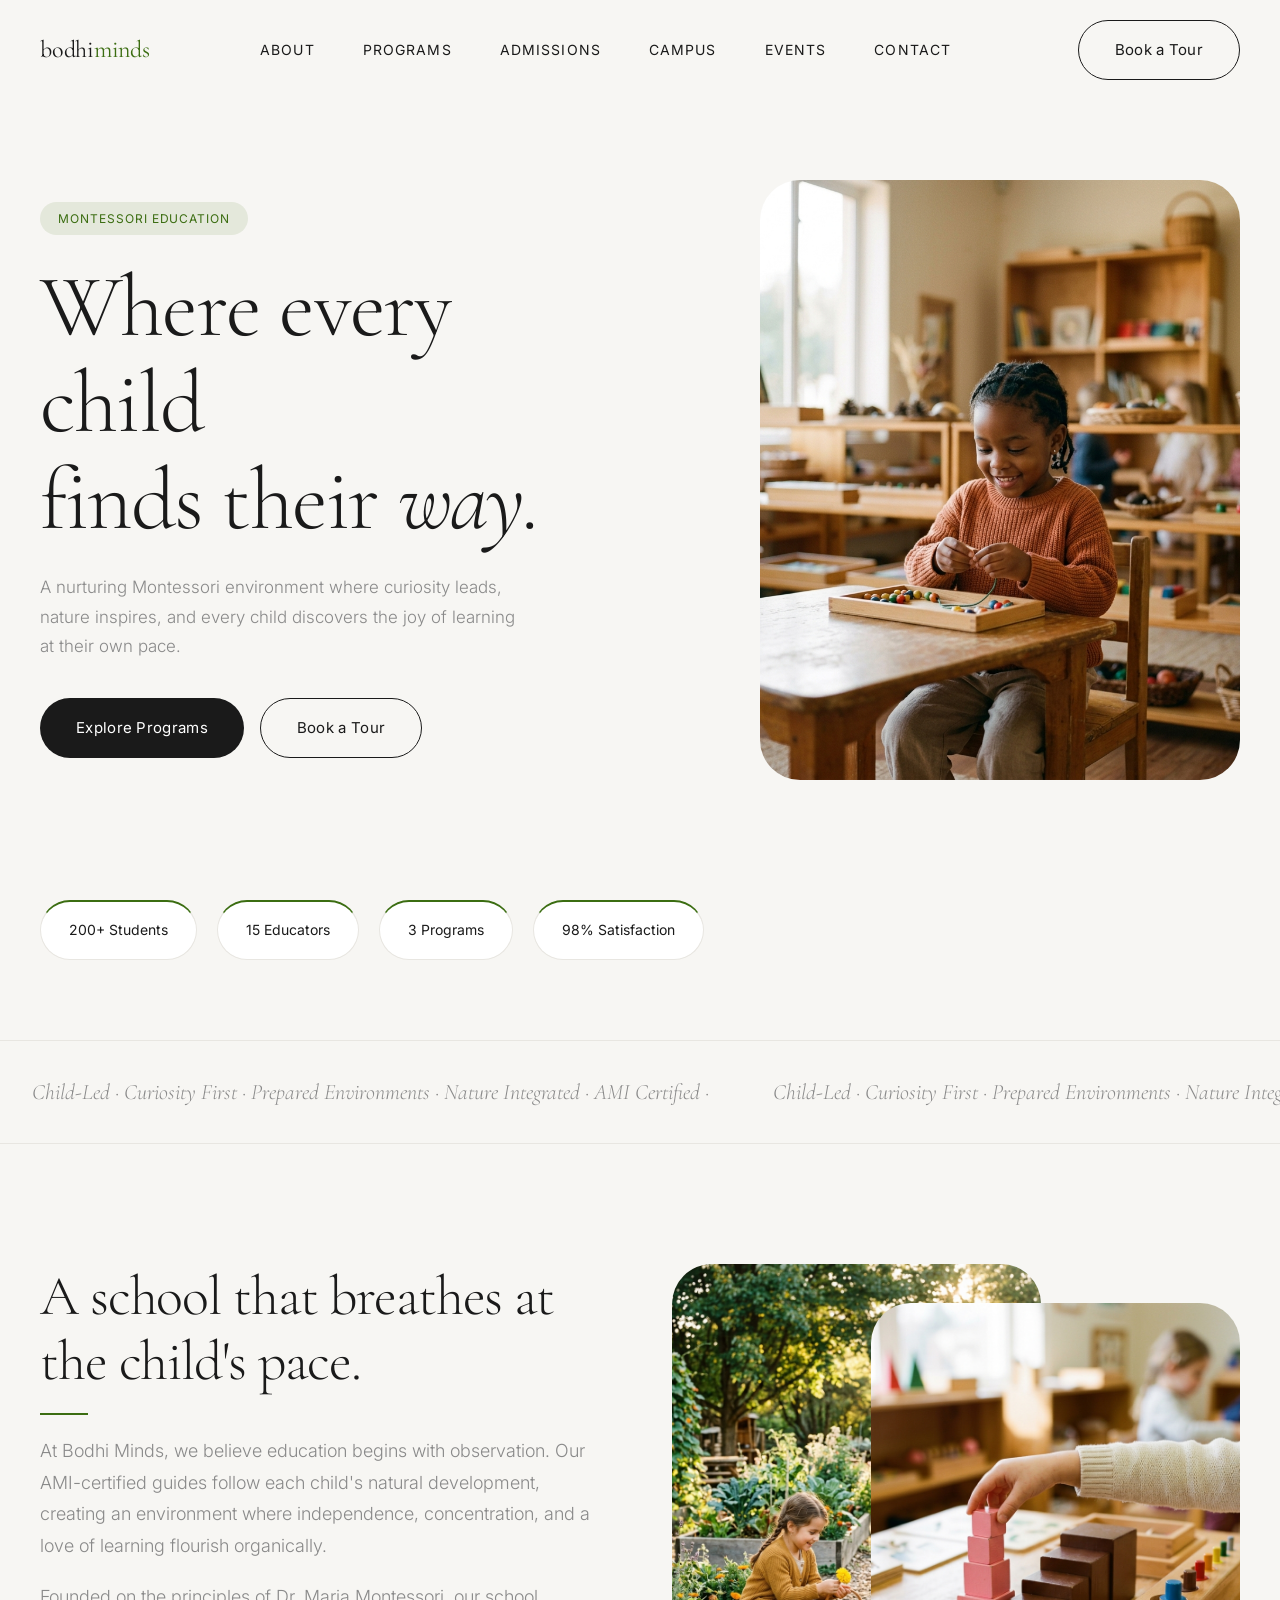
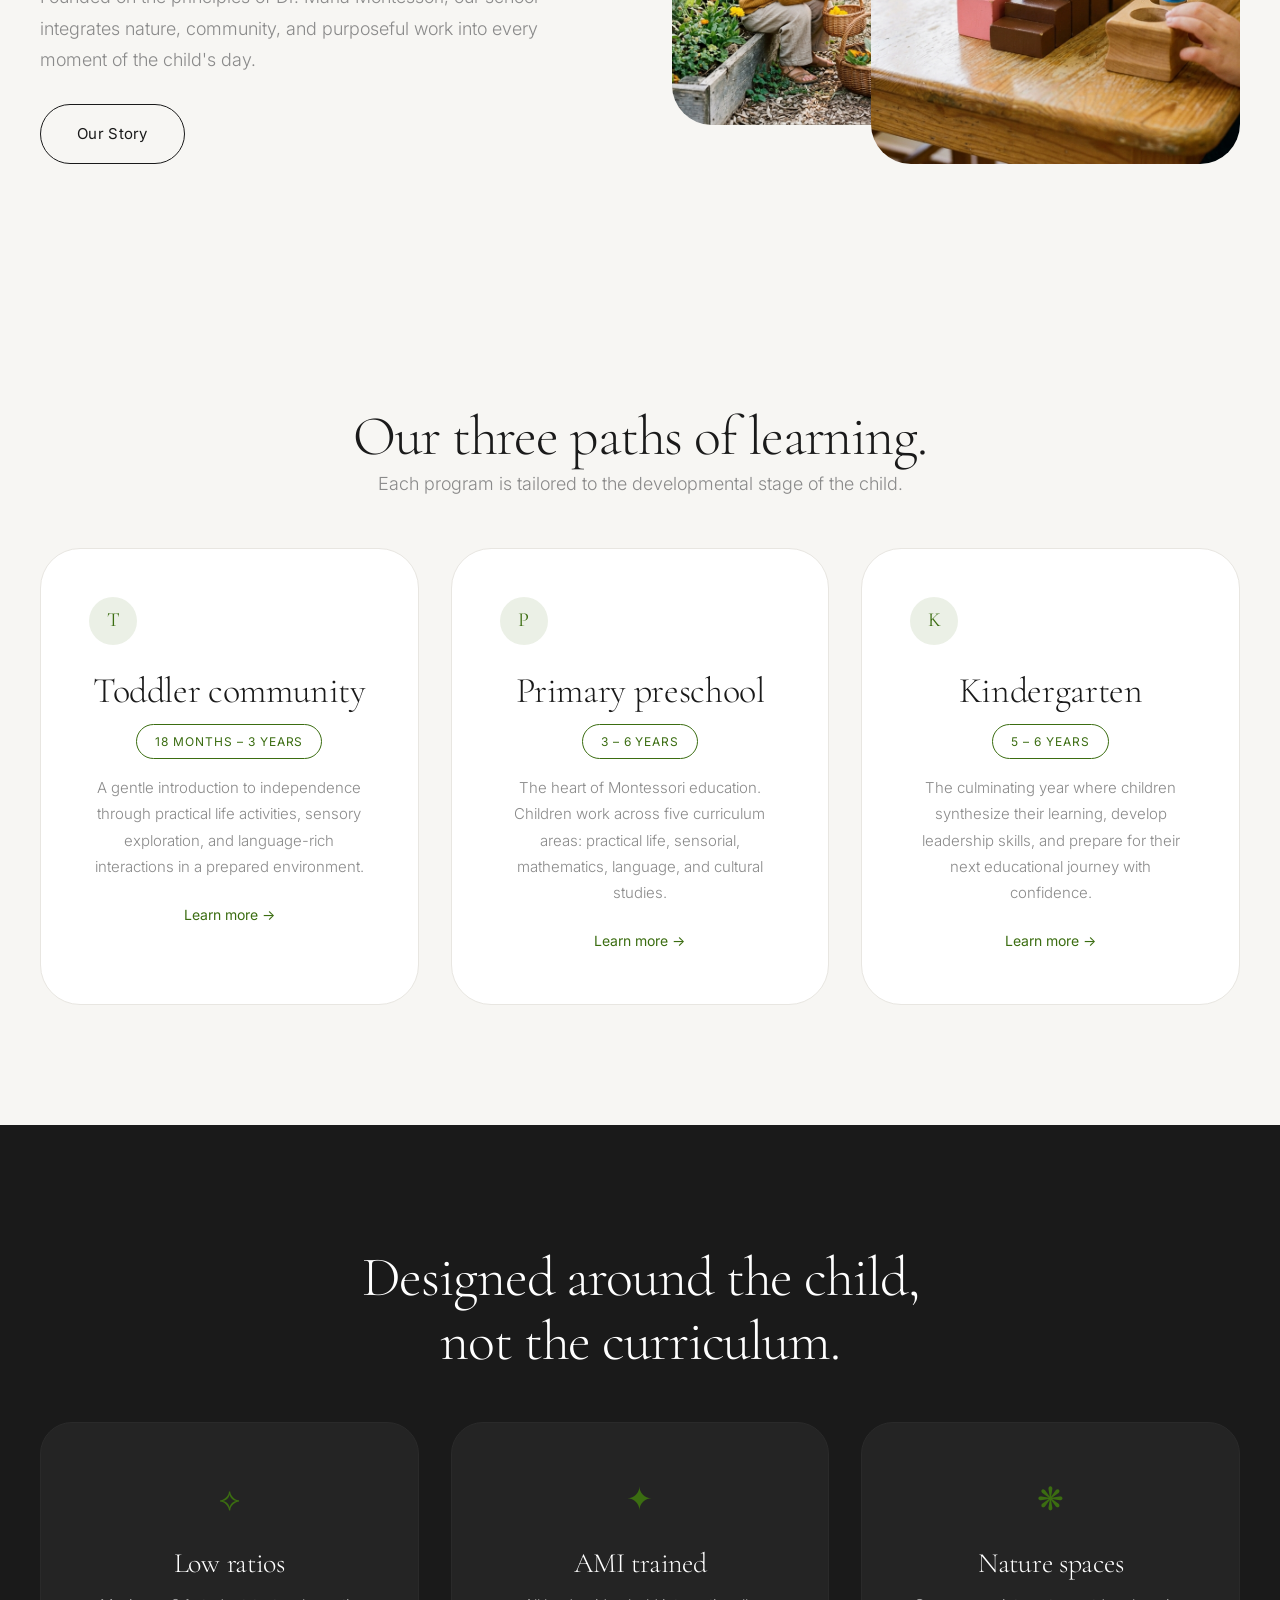
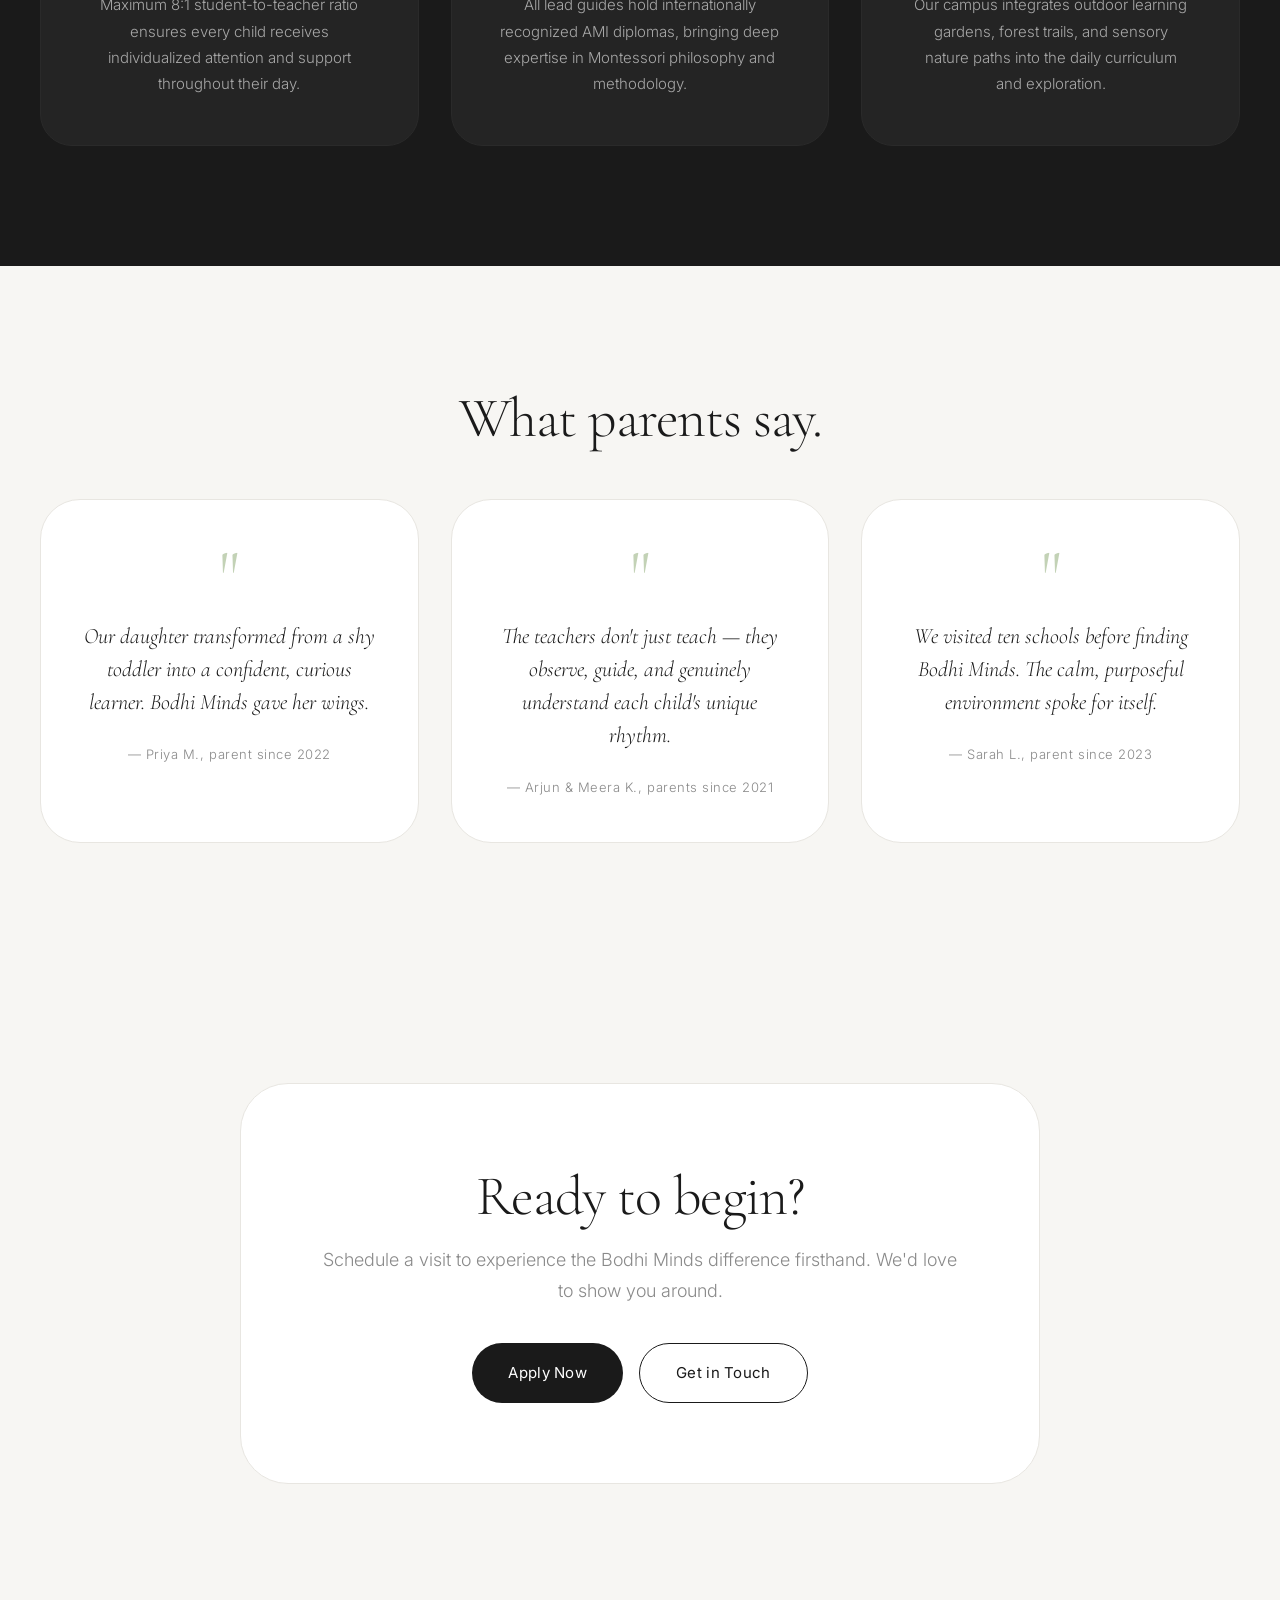
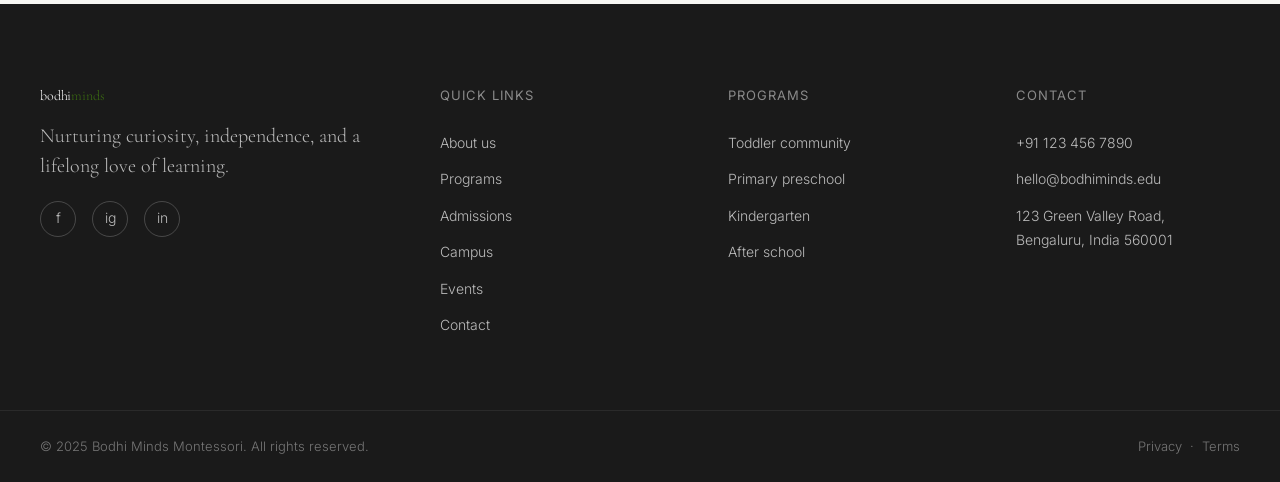
==== index.html @ 63c01d18 "Bodhi Minds Montessori - anti-gravity minimalist website with 7 pages" ====
<!DOCTYPE html>
<html lang="en">
<head>
  <meta charset="UTF-8">
  <meta name="viewport" content="width=device-width, initial-scale=1.0">
  <title>Bodhi Minds Montessori — Where Every Child Finds Their Way</title>
  <meta name="description" content="Bodhi Minds Montessori offers child-led education through our Toddler, Preschool, and Kindergarten programs. Discover a school that breathes at the child's pace.">
  <meta property="og:title" content="Bodhi Minds Montessori — Where Every Child Finds Their Way">
  <meta property="og:description" content="Child-led Montessori education in a nature-integrated, prepared environment. AMI certified educators nurturing every child's unique path.">
  <meta property="og:type" content="website">
  <link rel="stylesheet" href="css/tokens.css">
  <link rel="stylesheet" href="css/style.css">
</head>
<body>

  <!-- NAV -->
  <header class="site-nav" role="banner">
    <nav class="nav-inner" aria-label="Main navigation">
      <a href="index.html" class="nav-logo">bodhi<span>minds</span></a>
      <div class="nav-links">
        <a href="about.html">About</a>
        <a href="programs.html">Programs</a>
        <a href="admissions.html">Admissions</a>
        <a href="campus.html">Campus</a>
        <a href="events.html">Events</a>
        <a href="contact.html">Contact</a>
      </div>
      <a href="admissions.html" class="btn btn-ghost nav-cta">Book a Tour</a>
      <div class="nav-hamburger" aria-label="Open menu">
        <span></span><span></span><span></span>
      </div>
    </nav>
  </header>

  <!-- MOBILE DRAWER -->
  <div class="mobile-drawer" role="dialog" aria-label="Mobile menu">
    <a href="index.html">Home</a>
    <a href="about.html">About</a>
    <a href="programs.html">Programs</a>
    <a href="admissions.html">Admissions</a>
    <a href="campus.html">Campus</a>
    <a href="events.html">Events</a>
    <a href="contact.html">Contact</a>
    <a href="admissions.html" class="btn btn-filled" style="margin-top:16px">Book a Tour</a>
  </div>

  <main>
    <!-- HERO -->
    <section class="hero" aria-label="Hero">
      <div class="hero-inner">
        <div class="hero-text" data-reveal>
          <span class="pill-badge pill-badge-green hero-badge">Montessori Education</span>
          <h1>Where every child<br>finds their <em>way.</em></h1>
          <p class="hero-desc">A nurturing Montessori environment where curiosity leads, nature inspires, and every child discovers the joy of learning at their own pace.</p>
          <div class="hero-buttons">
            <a href="programs.html" class="btn btn-filled">Explore Programs</a>
            <a href="admissions.html" class="btn btn-ghost">Book a Tour</a>
          </div>
        </div>
        <div class="hero-image" data-reveal data-reveal-delay="0.3">
          <img src="images/hero_child.png" alt="Child engaged in Montessori learning with wooden materials" class="float-8">
        </div>
      </div>
    </section>

    <!-- HERO STATS -->
    <div class="hero-stats" data-stagger>
      <div class="stat-chip float-6">200+ Students</div>
      <div class="stat-chip float-7 float-delay-1">15 Educators</div>
      <div class="stat-chip float-8 float-delay-2">3 Programs</div>
      <div class="stat-chip float-9 float-delay-3">98% Satisfaction</div>
    </div>

    <!-- MARQUEE -->
    <div class="marquee-strip" aria-hidden="true">
      <div class="marquee-track">
        <span>Child-Led · Curiosity First · Prepared Environments · Nature Integrated · AMI Certified ·</span>
        <span>Child-Led · Curiosity First · Prepared Environments · Nature Integrated · AMI Certified ·</span>
        <span>Child-Led · Curiosity First · Prepared Environments · Nature Integrated · AMI Certified ·</span>
        <span>Child-Led · Curiosity First · Prepared Environments · Nature Integrated · AMI Certified ·</span>
      </div>
    </div>

    <!-- ABOUT PREVIEW -->
    <section class="section" aria-label="About preview">
      <div class="container">
        <div class="about-preview">
          <div data-reveal>
            <h2>A school that breathes at the child's pace.</h2>
            <span class="accent-dash"></span>
            <p class="body-lg" style="color:var(--muted)">At Bodhi Minds, we believe education begins with observation. Our AMI-certified guides follow each child's natural development, creating an environment where independence, concentration, and a love of learning flourish organically.</p>
            <p class="body-lg" style="color:var(--muted);margin-bottom:28px">Founded on the principles of Dr. Maria Montessori, our school integrates nature, community, and purposeful work into every moment of the child's day.</p>
            <a href="about.html" class="btn btn-ghost">Our Story</a>
          </div>
          <div class="about-preview-images" data-reveal data-reveal-delay="0.2">
            <img src="images/about_overlap1.png" alt="Children exploring nature in the school garden" class="float-7 img-hover">
            <img src="images/about_overlap2.png" alt="Child hands working with Montessori sensorial materials" class="float-10 float-delay-2 img-hover">
          </div>
        </div>
      </div>
    </section>

    <!-- PROGRAMS -->
    <section class="section" aria-label="Programs">
      <div class="container text-center">
        <h2 data-reveal>Our three paths of learning.</h2>
        <p class="body-lg text-muted" data-reveal data-reveal-delay="0.1">Each program is tailored to the developmental stage of the child.</p>
        <div class="programs-grid" data-stagger>
          <div class="card program-card float-7">
            <div class="monogram">T</div>
            <h3>Toddler community</h3>
            <span class="pill-badge pill-badge-outline age-badge">18 months – 3 years</span>
            <p>A gentle introduction to independence through practical life activities, sensory exploration, and language-rich interactions in a prepared environment.</p>
            <a href="programs.html#toddler" class="learn-more">Learn more →</a>
          </div>
          <div class="card program-card float-8 float-delay-1">
            <div class="monogram">P</div>
            <h3>Primary preschool</h3>
            <span class="pill-badge pill-badge-outline age-badge">3 – 6 years</span>
            <p>The heart of Montessori education. Children work across five curriculum areas: practical life, sensorial, mathematics, language, and cultural studies.</p>
            <a href="programs.html#preschool" class="learn-more">Learn more →</a>
          </div>
          <div class="card program-card float-9 float-delay-2">
            <div class="monogram">K</div>
            <h3>Kindergarten</h3>
            <span class="pill-badge pill-badge-outline age-badge">5 – 6 years</span>
            <p>The culminating year where children synthesize their learning, develop leadership skills, and prepare for their next educational journey with confidence.</p>
            <a href="programs.html#kindergarten" class="learn-more">Learn more →</a>
          </div>
        </div>
      </div>
    </section>

    <!-- WHY US -->
    <section class="section section-dark" aria-label="Why choose us">
      <div class="container text-center">
        <h2 data-reveal>Designed around the child,<br>not the curriculum.</h2>
        <div class="why-grid" data-stagger>
          <div class="why-card float-7">
            <div class="icon">⟡</div>
            <h3>Low ratios</h3>
            <p>Maximum 8:1 student-to-teacher ratio ensures every child receives individualized attention and support throughout their day.</p>
          </div>
          <div class="why-card float-8 float-delay-1">
            <div class="icon">✦</div>
            <h3>AMI trained</h3>
            <p>All lead guides hold internationally recognized AMI diplomas, bringing deep expertise in Montessori philosophy and methodology.</p>
          </div>
          <div class="why-card float-9 float-delay-2">
            <div class="icon">❋</div>
            <h3>Nature spaces</h3>
            <p>Our campus integrates outdoor learning gardens, forest trails, and sensory nature paths into the daily curriculum and exploration.</p>
          </div>
        </div>
      </div>
    </section>

    <!-- TESTIMONIALS -->
    <section class="section" aria-label="Testimonials">
      <div class="container text-center">
        <h2 data-reveal>What parents say.</h2>
        <div class="testimonials-grid" data-stagger>
          <div class="card quote-card float-7">
            <div class="quote-mark">"</div>
            <blockquote>Our daughter transformed from a shy toddler into a confident, curious learner. Bodhi Minds gave her wings.</blockquote>
            <span class="parent-name">— Priya M., parent since 2022</span>
          </div>
          <div class="card quote-card float-8 float-delay-1">
            <div class="quote-mark">"</div>
            <blockquote>The teachers don't just teach — they observe, guide, and genuinely understand each child's unique rhythm.</blockquote>
            <span class="parent-name">— Arjun & Meera K., parents since 2021</span>
          </div>
          <div class="card quote-card float-9 float-delay-2">
            <div class="quote-mark">"</div>
            <blockquote>We visited ten schools before finding Bodhi Minds. The calm, purposeful environment spoke for itself.</blockquote>
            <span class="parent-name">— Sarah L., parent since 2023</span>
          </div>
        </div>
      </div>
    </section>

    <!-- ADMISSIONS CTA -->
    <section class="section" aria-label="Call to action">
      <div class="container">
        <div class="cta-card float-10" data-reveal>
          <h2>Ready to begin?</h2>
          <p class="body-lg text-muted">Schedule a visit to experience the Bodhi Minds difference firsthand. We'd love to show you around.</p>
          <div class="cta-buttons">
            <a href="admissions.html" class="btn btn-filled">Apply Now</a>
            <a href="contact.html" class="btn btn-ghost">Get in Touch</a>
          </div>
        </div>
      </div>
    </section>
  </main>

  <!-- FOOTER -->
  <footer class="site-footer" role="contentinfo">
    <div class="footer-grid">
      <div class="footer-col">
        <a href="index.html" class="nav-logo" style="color:#fff">bodhi<span>minds</span></a>
        <p class="footer-tagline">Nurturing curiosity, independence, and a lifelong love of learning.</p>
        <div class="footer-socials">
          <a href="#" aria-label="Facebook">f</a>
          <a href="#" aria-label="Instagram">ig</a>
          <a href="#" aria-label="LinkedIn">in</a>
        </div>
      </div>
      <div class="footer-col">
        <h4>Quick links</h4>
        <a href="about.html">About us</a>
        <a href="programs.html">Programs</a>
        <a href="admissions.html">Admissions</a>
        <a href="campus.html">Campus</a>
        <a href="events.html">Events</a>
        <a href="contact.html">Contact</a>
      </div>
      <div class="footer-col">
        <h4>Programs</h4>
        <a href="programs.html#toddler">Toddler community</a>
        <a href="programs.html#preschool">Primary preschool</a>
        <a href="programs.html#kindergarten">Kindergarten</a>
        <a href="programs.html#afterschool">After school</a>
      </div>
      <div class="footer-col">
        <h4>Contact</h4>
        <a href="tel:+911234567890">+91 123 456 7890</a>
        <a href="mailto:hello@bodhiminds.edu">hello@bodhiminds.edu</a>
        <a>123 Green Valley Road,<br>Bengaluru, India 560001</a>
      </div>
    </div>
    <div class="footer-bottom">
      <span>© 2025 Bodhi Minds Montessori. All rights reserved.</span>
      <div><a href="#">Privacy</a> &nbsp;·&nbsp; <a href="#">Terms</a></div>
    </div>
  </footer>

  <!-- FAB -->
  <a href="admissions.html" class="btn btn-green fab" id="fab-tour">Book a Tour</a>

  <script src="js/main.js"></script>
</body>
</html>
---- css/tokens.css ----
/* ============================================================
   BODHI MINDS — ANTI-GRAVITY DESIGN TOKENS
   ============================================================ */

/* --- Google Fonts --- */
@import url('https://fonts.googleapis.com/css2?family=Cormorant+Garamond:ital,wght@0,300;0,400;1,300;1,400&family=Inter:wght@300;400;500&display=swap');

/* --- Custom Properties --- */
:root {
  /* Colors */
  --bg:          #F7F6F3;
  --surface:     #FFFFFF;
  --text:        #1A1A1A;
  --accent:      #3B6D11;
  --divider:     #E8E6E1;
  --muted:       #8A8A8A;
  --dark-bg:     #1A1A1A;
  --dark-card:   #242424;
  --dark-card-alt: #1E1E1E;
  --dark-border: #2A2A2A;
  --light-num:   #F0EFEA;

  /* Typography */
  --font-display: 'Cormorant Garamond', serif;
  --font-body:    'Inter', sans-serif;

  /* Spacing */
  --section-pad:        120px;
  --section-pad-mobile: 64px;
  --gap:                64px;
  --gap-sm:             48px;
  --gap-xs:             24px;

  /* Radius */
  --radius-card:  40px;
  --radius-image: 24px;
  --radius-pill:  100px;
  --radius-small: 16px;
  --radius-medium: 32px;

  /* Nav */
  --nav-height: 80px;

  /* Transitions */
  --ease-smooth: cubic-bezier(0.25, 0.46, 0.45, 0.94);
}

/* --- Reset --- */
*, *::before, *::after {
  margin: 0;
  padding: 0;
  box-sizing: border-box;
}

html {
  scroll-behavior: smooth;
  -webkit-font-smoothing: antialiased;
  -moz-osx-font-smoothing: grayscale;
}

body {
  font-family: var(--font-body);
  font-weight: 300;
  font-size: 17px;
  line-height: 1.75;
  color: var(--text);
  background-color: var(--bg);
  overflow-x: hidden;
}

img {
  display: block;
  max-width: 100%;
  height: auto;
}

a {
  text-decoration: none;
  color: inherit;
}

ul, ol { list-style: none; }

button, input, textarea, select {
  font-family: inherit;
  font-size: inherit;
  color: inherit;
  border: none;
  outline: none;
  background: none;
}

button { cursor: pointer; }

/* --- Typography --- */
.h1, h1 {
  font-family: var(--font-display);
  font-weight: 300;
  font-size: clamp(40px, 8vw, 88px);
  line-height: 1.1;
  letter-spacing: -0.02em;
  color: var(--text);
}

.h2, h2 {
  font-family: var(--font-display);
  font-weight: 300;
  font-size: clamp(28px, 6vw, 56px);
  line-height: 1.15;
  letter-spacing: -0.02em;
  color: var(--text);
}

.h3, h3 {
  font-family: var(--font-display);
  font-weight: 300;
  font-size: clamp(24px, 4vw, 36px);
  line-height: 1.2;
  letter-spacing: -0.01em;
}

.body-lg {
  font-size: 18px;
  line-height: 1.75;
  font-weight: 300;
}

.body-sm {
  font-size: 14px;
  line-height: 1.6;
  font-weight: 300;
}

.label {
  font-family: var(--font-body);
  font-size: 12px;
  font-weight: 400;
  letter-spacing: 0.08em;
  text-transform: uppercase;
}

.label-nav {
  font-family: var(--font-body);
  font-size: 14px;
  font-weight: 400;
  letter-spacing: 0.08em;
  text-transform: uppercase;
}

/* --- Float Keyframes --- */
@keyframes float {
  0%   { transform: translateY(0px); }
  100% { transform: translateY(-14px); }
}

@keyframes float-mobile {
  0%   { transform: translateY(0px); }
  100% { transform: translateY(-6px); }
}

@keyframes fadeInUp {
  from {
    opacity: 0;
    transform: translateY(24px);
  }
  to {
    opacity: 1;
    transform: translateY(0);
  }
}

@keyframes marquee {
  0%   { transform: translateX(0); }
  100% { transform: translateX(-50%); }
}

@keyframes bounce-arrow {
  0%, 100% { transform: translateY(0); }
  50%      { transform: translateY(8px); }
}

@keyframes fabIn {
  from { opacity: 0; transform: translateY(20px) scale(0.9); }
  to   { opacity: 1; transform: translateY(0) scale(1); }
}

/* --- Float Utility Classes --- */
.float { animation: float 8s ease-in-out infinite alternate; }
.float-6  { animation: float 6s ease-in-out infinite alternate; }
.float-7  { animation: float 7s ease-in-out infinite alternate; }
.float-8  { animation: float 8s ease-in-out infinite alternate; }
.float-9  { animation: float 9s ease-in-out infinite alternate; }
.float-10 { animation: float 10s ease-in-out infinite alternate; }

.float-delay-1 { animation-delay: 1.5s; }
.float-delay-2 { animation-delay: 3s; }
.float-delay-3 { animation-delay: 4.5s; }
.float-delay-4 { animation-delay: 6s; }

/* --- Reveal (entrance animation) --- */
[data-reveal] {
  opacity: 0;
  transform: translateY(24px);
  transition: opacity 0.7s ease-out, transform 0.7s ease-out;
}

[data-reveal].revealed {
  opacity: 1;
  transform: translateY(0);
}

/* --- Buttons --- */
.btn {
  display: inline-flex;
  align-items: center;
  justify-content: center;
  gap: 8px;
  padding: 16px 36px;
  border-radius: var(--radius-pill);
  font-family: var(--font-body);
  font-size: 15px;
  font-weight: 400;
  letter-spacing: 0.02em;
  transition: all 0.4s ease;
  white-space: nowrap;
}

.btn-filled {
  background-color: var(--text);
  color: var(--surface);
}

.btn-filled:hover {
  background-color: var(--accent);
}

.btn-ghost {
  background: transparent;
  border: 1px solid var(--text);
  color: var(--text);
}

.btn-ghost:hover {
  border-color: var(--accent);
  color: var(--accent);
}

.btn-green {
  background-color: var(--accent);
  color: var(--surface);
}

.btn-green:hover {
  background-color: #2F5A0D;
}

.btn-white {
  background-color: var(--surface);
  color: var(--text);
}

.btn-white:hover {
  background-color: var(--divider);
}

.btn-ghost-white {
  background: transparent;
  border: 1px solid var(--surface);
  color: var(--surface);
}

.btn-ghost-white:hover {
  border-color: var(--accent);
  color: var(--accent);
}

.btn-ghost-green {
  background: transparent;
  border: 1px solid var(--accent);
  color: var(--accent);
}

.btn-ghost-green:hover {
  background-color: var(--accent);
  color: var(--surface);
}

/* --- Pill Badge --- */
.pill-badge {
  display: inline-flex;
  align-items: center;
  padding: 6px 18px;
  border-radius: var(--radius-pill);
  font-family: var(--font-body);
  font-size: 12px;
  font-weight: 400;
  letter-spacing: 0.08em;
  text-transform: uppercase;
}

.pill-badge-green {
  background-color: rgba(59, 109, 17, 0.1);
  color: var(--accent);
}

.pill-badge-outline {
  border: 1px solid var(--accent);
  color: var(--accent);
  background: transparent;
}

/* --- Container --- */
.container {
  width: 100%;
  max-width: 1280px;
  margin: 0 auto;
  padding: 0 40px;
}

.container-narrow {
  max-width: 960px;
}

/* --- Section --- */
.section {
  padding: var(--section-pad) 0;
}

.section-dark {
  background-color: var(--dark-bg);
  color: var(--surface);
}

.section-dark h2,
.section-dark h3,
.section-dark .h2,
.section-dark .h3 {
  color: var(--surface);
}

.section-white {
  background-color: var(--surface);
}

/* --- Cards --- */
.card {
  background: var(--surface);
  border: 1px solid var(--divider);
  border-radius: var(--radius-card);
  padding: var(--gap-sm);
  transition: transform 0.35s ease;
}

.card:hover {
  transform: scale(1.015);
}

.card-dark {
  background: var(--dark-card);
  border: 1px solid var(--dark-border);
  color: var(--surface);
}

.card-dark:hover {
  transform: scale(1.015);
}

/* --- Images --- */
.img-rounded {
  border-radius: var(--radius-image);
  object-fit: cover;
}

.img-card {
  border-radius: var(--radius-card);
  object-fit: cover;
}

.img-hover {
  transition: transform 0.4s ease;
}

.img-hover:hover {
  transform: scale(1.03);
}

/* --- Green Accent Dash --- */
.accent-dash {
  display: block;
  width: 48px;
  height: 2px;
  background-color: var(--accent);
  margin: 20px 0;
}

/* --- Green Dot --- */
.green-dot {
  display: inline-block;
  width: 6px;
  height: 6px;
  border-radius: 50%;
  background-color: var(--accent);
  margin-right: 12px;
  flex-shrink: 0;
}

/* --- Responsive --- */
@media (max-width: 768px) {
  .container {
    padding: 0 20px;
  }

  .section {
    padding: var(--section-pad-mobile) 0;
  }

  /* Halve float amplitude on mobile */
  .float, .float-6, .float-7, .float-8, .float-9, .float-10 {
    animation-name: float-mobile;
  }

  [data-reveal] {
    transform: translateY(16px);
  }
}

/* --- Reduced Motion --- */
@media (prefers-reduced-motion: reduce) {
  .float, .float-6, .float-7, .float-8, .float-9, .float-10,
  [data-reveal] {
    animation: none !important;
    transition: none !important;
    transform: none !important;
    opacity: 1 !important;
  }
}
---- css/style.css ----
/* ============================================================
   BODHI MINDS — COMPONENT & PAGE STYLES
   ============================================================ */

/* === NAVIGATION === */
.site-nav{position:fixed;top:0;left:0;width:100%;z-index:1000;padding:20px 0;transition:all .3s ease}
.site-nav.scrolled{background:rgba(247,246,243,.92);backdrop-filter:blur(12px);-webkit-backdrop-filter:blur(12px);padding:14px 0;border-bottom:1px solid var(--divider)}
.nav-inner{display:flex;align-items:center;justify-content:space-between;max-width:1280px;margin:0 auto;padding:0 40px}
.nav-logo{font-family:var(--font-display);font-size:24px;font-weight:400;letter-spacing:-.01em;color:var(--text)}
.nav-logo span{color:var(--accent)}
.nav-links{display:flex;align-items:center;gap:48px}
.nav-links a{font-family:var(--font-body);font-size:14px;font-weight:400;letter-spacing:.08em;text-transform:uppercase;color:var(--text);transition:color .3s}
.nav-links a:hover{color:var(--accent)}
.nav-cta{margin-left:16px}
.nav-hamburger{display:none;flex-direction:column;gap:5px;cursor:pointer;padding:8px;z-index:1001}
.nav-hamburger span{display:block;width:24px;height:1.5px;background:var(--text);transition:all .3s}
.mobile-drawer{position:fixed;top:0;right:-100%;width:100%;height:100vh;background:var(--bg);z-index:999;display:flex;flex-direction:column;align-items:center;justify-content:center;gap:32px;transition:right .4s ease}
.mobile-drawer.open{right:0}
.mobile-drawer a{font-family:var(--font-body);font-size:28px;font-weight:300;color:var(--text);text-align:center}
.mobile-drawer a:hover{color:var(--accent)}

@media(max-width:768px){
  .nav-links,.nav-cta{display:none}
  .nav-hamburger{display:flex}
  .nav-inner{padding:0 20px}
}

/* === FOOTER === */
.site-footer{background:var(--dark-bg);color:var(--surface);padding:80px 0 0}
.footer-grid{display:grid;grid-template-columns:1.5fr 1fr 1fr 1fr;gap:var(--gap);max-width:1280px;margin:0 auto;padding:0 40px}
.footer-col h4{font-family:var(--font-body);font-size:13px;font-weight:400;letter-spacing:.08em;text-transform:uppercase;color:var(--muted);margin-bottom:24px}
.footer-col a{display:block;font-size:14px;font-weight:300;color:rgba(255,255,255,.7);margin-bottom:12px;transition:color .3s}
.footer-col a:hover{color:var(--accent)}
.footer-tagline{font-family:var(--font-display);font-size:20px;font-weight:300;color:rgba(255,255,255,.7);margin-top:12px;line-height:1.5}
.footer-socials{display:flex;gap:16px;margin-top:20px}
.footer-socials a{width:36px;height:36px;border-radius:50%;border:1px solid rgba(255,255,255,.2);display:flex;align-items:center;justify-content:center;font-size:14px;transition:all .3s}
.footer-socials a:hover{border-color:var(--accent);color:var(--accent)}
.footer-bottom{border-top:1px solid #2A2A2A;margin-top:60px;padding:24px 40px;max-width:1280px;margin-left:auto;margin-right:auto;display:flex;justify-content:space-between;font-size:13px;color:rgba(255,255,255,.4)}
.footer-bottom a{color:rgba(255,255,255,.4);transition:color .3s}
.footer-bottom a:hover{color:var(--accent)}

@media(max-width:768px){
  .footer-grid{grid-template-columns:1fr;gap:40px;padding:0 20px}
  .footer-bottom{flex-direction:column;gap:8px;text-align:center;padding:24px 20px}
}

/* === FAB === */
.fab{position:fixed;bottom:24px;right:24px;z-index:998;opacity:0;pointer-events:none;transition:all .3s}
.fab.visible{opacity:1;pointer-events:auto;animation:fabIn .3s ease forwards}

/* === HERO === */
.hero{min-height:100vh;display:flex;align-items:center;padding-top:var(--nav-height);background:var(--bg)}
.hero-inner{display:grid;grid-template-columns:1fr 1fr;gap:var(--gap);align-items:center;max-width:1280px;margin:0 auto;padding:40px 40px 60px}
.hero-text{padding-right:40px}
.hero-badge{margin-bottom:24px}
.hero h1{margin-bottom:24px}
.hero h1 em{font-style:italic}
.hero-desc{font-size:17px;color:var(--muted);margin-bottom:36px;max-width:480px}
.hero-buttons{display:flex;gap:16px;flex-wrap:wrap;margin-bottom:0}
.hero-image{position:relative;display:flex;justify-content:flex-end}
.hero-image img{width:85%;max-width:480px;aspect-ratio:4/5;object-fit:cover;border-radius:var(--radius-card)}
.hero-stats{display:flex;gap:20px;flex-wrap:wrap;max-width:1280px;margin:0 auto;padding:0 40px 80px}
.stat-chip{background:var(--surface);border:1px solid var(--divider);border-top:2px solid var(--accent);border-radius:var(--radius-pill);padding:16px 28px;font-family:var(--font-body);font-size:14px;font-weight:400;white-space:nowrap}

@media(max-width:768px){
  .hero-inner{grid-template-columns:1fr;text-align:center;padding:40px 20px}
  .hero-text{padding-right:0}
  .hero-desc{margin:0 auto 36px}
  .hero-buttons{justify-content:center}
  .hero-image{justify-content:center;margin-top:40px}
  .hero-image img{width:70%;max-width:320px}
  .hero-stats{justify-content:center;padding:0 20px 60px}
}

/* === MARQUEE === */
.marquee-strip{overflow:hidden;padding:32px 0;background:var(--bg);border-top:1px solid var(--divider);border-bottom:1px solid var(--divider)}
.marquee-track{display:flex;width:max-content;animation:marquee 30s linear infinite}
.marquee-track span{font-family:var(--font-display);font-style:italic;font-size:22px;font-weight:300;color:var(--muted);white-space:nowrap;padding:0 32px}

/* === ABOUT PREVIEW === */
.about-preview{display:grid;grid-template-columns:1fr 1fr;gap:var(--gap);align-items:center}
.about-preview-images{position:relative;height:500px}
.about-preview-images img{position:absolute;width:65%;aspect-ratio:4/5;object-fit:cover;border-radius:var(--radius-card)}
.about-preview-images img:first-child{top:0;left:0;z-index:1}
.about-preview-images img:last-child{bottom:0;right:0;z-index:2}
.about-preview h2{margin-bottom:8px}
.about-preview p{color:var(--muted);margin-bottom:20px}

@media(max-width:768px){
  .about-preview{grid-template-columns:1fr}
  .about-preview-images{height:400px;margin-top:40px}
}

/* === PROGRAMS SECTION === */
.programs-grid{display:grid;grid-template-columns:repeat(3,1fr);gap:32px;margin-top:48px}
.program-card{padding:var(--gap-sm)}
.program-card .monogram{width:48px;height:48px;border-radius:50%;background:rgba(59,109,17,.1);color:var(--accent);display:flex;align-items:center;justify-content:center;font-family:var(--font-display);font-size:20px;font-weight:400;margin-bottom:24px}
.program-card h3{margin-bottom:12px}
.program-card .age-badge{margin-bottom:16px}
.program-card p{color:var(--muted);margin-bottom:20px;font-size:15px}
.program-card .learn-more{color:var(--accent);font-size:14px;font-weight:400;transition:opacity .3s}
.program-card .learn-more:hover{opacity:.7}

@media(max-width:768px){
  .programs-grid{grid-template-columns:1fr}
}

/* === WHY US === */
.why-grid{display:grid;grid-template-columns:repeat(3,1fr);gap:32px;margin-top:48px}
.why-card{background:var(--dark-card);border:1px solid var(--dark-border);border-radius:var(--radius-medium);padding:var(--gap-sm)}
.why-card h3{color:var(--surface);margin-bottom:12px;font-size:clamp(22px,3vw,28px)}
.why-card p{color:rgba(255,255,255,.6);font-size:15px}
.why-card .icon{color:var(--accent);font-size:32px;margin-bottom:20px}

@media(max-width:768px){
  .why-grid{grid-template-columns:1fr}
}

/* === TESTIMONIALS === */
.testimonials-grid{display:grid;grid-template-columns:repeat(3,1fr);gap:32px;margin-top:48px}
.quote-card{padding:40px}
.quote-card .quote-mark{font-family:var(--font-display);font-size:72px;line-height:1;color:var(--accent);opacity:.3;margin-bottom:8px}
.quote-card blockquote{font-family:var(--font-display);font-style:italic;font-size:22px;font-weight:300;line-height:1.5;margin-bottom:20px;color:var(--text)}
.quote-card .parent-name{font-size:13px;color:var(--muted);letter-spacing:.04em}

@media(max-width:768px){
  .testimonials-grid{grid-template-columns:1fr}
}

/* === CTA SECTION === */
.cta-card{background:var(--surface);border:1px solid var(--divider);border-radius:48px;padding:80px;text-align:center;max-width:800px;margin:0 auto}
.cta-card h2{margin-bottom:16px}
.cta-card p{color:var(--muted);margin-bottom:36px}
.cta-buttons{display:flex;gap:16px;justify-content:center;flex-wrap:wrap}

@media(max-width:768px){
  .cta-card{padding:48px 24px;border-radius:32px}
}

/* === PAGE INTRO === */
.page-intro{padding-top:calc(var(--nav-height) + 60px)}
.breadcrumb{font-size:12px;color:var(--muted);letter-spacing:.06em;margin-bottom:24px}
.breadcrumb a{color:var(--muted);transition:color .3s}
.breadcrumb a:hover{color:var(--accent)}
.page-intro h1{margin-bottom:16px}
.page-intro .intro-sub{color:var(--muted);font-size:17px;max-width:560px}

/* === ABOUT PAGE === */
.story-section{display:grid;grid-template-columns:1fr 1fr;gap:var(--gap);align-items:start}
.pull-quote{font-family:var(--font-display);font-style:italic;font-size:28px;font-weight:300;line-height:1.4;color:var(--accent);margin-bottom:32px}
.timeline{display:flex;align-items:flex-start;gap:0;margin-top:48px;position:relative;padding-top:24px}
.timeline::before{content:'';position:absolute;top:30px;left:0;right:0;height:2px;border-top:2px dotted var(--accent)}
.timeline-node{flex:1;text-align:center;position:relative}
.timeline-node::before{content:'';width:12px;height:12px;border-radius:50%;background:var(--surface);border:2px solid var(--accent);position:absolute;top:-12px;left:50%;transform:translateX(-50%)}
.timeline-node .year{font-family:var(--font-display);font-size:20px;font-weight:400;color:var(--accent);margin-top:12px}
.timeline-node .event{font-size:13px;color:var(--muted);margin-top:4px}

.team-grid{display:grid;grid-template-columns:repeat(4,1fr);gap:32px;margin-top:48px}
.team-card{text-align:center;padding:32px 24px}
.team-card img{width:120px;height:120px;border-radius:var(--radius-image);object-fit:cover;margin:0 auto 20px}
.team-card .name{font-family:var(--font-body);font-weight:500;font-size:16px;margin-bottom:4px}
.team-card .role{font-size:13px;color:var(--muted);margin-bottom:8px}

.values-list{margin-top:48px}
.value-item{display:grid;grid-template-columns:120px 1fr;gap:32px;align-items:start;padding:40px 0;border-bottom:1px solid var(--divider)}
.value-item:last-child{border-bottom:none}
.value-num{font-family:var(--font-display);font-size:80px;font-weight:300;color:var(--light-num);line-height:1}
.value-item h3{font-size:clamp(24px,4vw,32px);margin-bottom:8px}
.value-item p{color:var(--muted);font-size:15px}

@media(max-width:768px){
  .story-section{grid-template-columns:1fr}
  .team-grid{grid-template-columns:repeat(2,1fr)}
  .value-item{grid-template-columns:60px 1fr;gap:16px}
  .value-num{font-size:48px}
  .timeline{flex-direction:column;gap:32px}
  .timeline::before{display:none}
}

/* === PROGRAMS PAGE === */
.pill-nav{display:flex;gap:12px;flex-wrap:wrap;margin-top:24px}
.program-section{display:grid;grid-template-columns:1fr 1fr;gap:var(--gap);align-items:center}
.program-section.reverse{direction:rtl}
.program-section.reverse>*{direction:ltr}
.program-section img{width:100%;aspect-ratio:4/5;object-fit:cover;border-radius:var(--radius-card)}
.program-features{display:flex;flex-wrap:wrap;gap:10px;margin:20px 0}
.schedule-row{display:flex;align-items:center;gap:8px;font-size:14px;color:var(--muted);margin-bottom:24px}
.comparison-table{width:100%;border-collapse:collapse;font-size:14px}
.comparison-table th{text-align:left;font-weight:400;padding:16px 12px;color:var(--muted);font-size:12px;letter-spacing:.06em;text-transform:uppercase}
.comparison-table td{padding:16px 12px;border-bottom:1px solid var(--divider)}
.comparison-table tr:last-child td{border-bottom:none}
.check{color:var(--accent);font-weight:500}
.dash{color:var(--divider)}

@media(max-width:768px){
  .program-section{grid-template-columns:1fr}
  .program-section.reverse{direction:ltr}
}

/* === ADMISSIONS PAGE === */
.steps-grid{display:grid;grid-template-columns:repeat(4,1fr);gap:32px;margin-top:48px;position:relative}
.steps-grid::before{content:'';position:absolute;top:48px;left:10%;right:10%;height:2px;border-top:2px dashed var(--accent);z-index:0}
.step-card{position:relative;z-index:1;text-align:center;padding:40px 24px}
.step-num{font-family:var(--font-display);font-size:56px;font-weight:300;color:var(--light-num);line-height:1;margin-bottom:16px}
.step-card h3{font-family:var(--font-body);font-weight:500;font-size:16px;margin-bottom:8px}
.step-card p{font-size:14px;color:var(--muted)}

.pricing-grid{display:grid;grid-template-columns:repeat(3,1fr);gap:32px;margin-top:48px}
.price-card{padding:var(--gap-sm);text-align:center}
.price-card h3{font-family:var(--font-display);font-size:28px;margin-bottom:8px}
.price-amount{font-family:var(--font-body);font-weight:500;font-size:36px;color:var(--accent);margin:16px 0}
.price-card ul{text-align:left;margin-bottom:24px}
.price-card li{display:flex;align-items:center;font-size:14px;color:var(--muted);padding:6px 0}

.form-section{display:grid;grid-template-columns:1fr 1fr;gap:var(--gap);align-items:start}
.form-group{margin-bottom:24px}
.form-group label{display:block;font-size:11px;letter-spacing:.08em;text-transform:uppercase;color:var(--muted);margin-bottom:8px}
.form-group input,.form-group textarea,.form-group select{width:100%;padding:12px 0;border-bottom:1px solid var(--divider);font-size:16px;font-weight:300;transition:border-color .3s;background:transparent}
.form-group input:focus,.form-group textarea:focus,.form-group select:focus{border-bottom-color:var(--accent)}
.form-group textarea{resize:vertical;min-height:100px}

.faq-list{max-width:800px;margin:48px auto 0}
.faq-item{border-bottom:1px solid var(--divider);overflow:hidden}
.faq-question{display:flex;justify-content:space-between;align-items:center;padding:24px 0;cursor:pointer;font-family:var(--font-body);font-weight:400;font-size:18px;transition:color .3s}
.faq-question:hover{color:var(--accent)}
.faq-icon{font-size:24px;transition:all .3s;color:var(--muted)}
.faq-item.open .faq-icon{color:var(--accent);transform:rotate(45deg)}
.faq-item.open .faq-question{color:var(--text)}
.faq-answer{max-height:0;overflow:hidden;transition:max-height .4s ease;padding-left:0;border-left:2px solid transparent}
.faq-item.open .faq-answer{max-height:300px;padding-bottom:24px;border-left-color:var(--accent)}
.faq-answer p{font-size:16px;color:var(--muted);padding-left:16px}

@media(max-width:768px){
  .steps-grid{grid-template-columns:repeat(2,1fr)}
  .steps-grid::before{display:none}
  .pricing-grid{grid-template-columns:1fr}
  .form-section{grid-template-columns:1fr}
}

/* === CAMPUS PAGE === */
.campus-hero{background:var(--dark-bg);min-height:60vh;display:flex;flex-direction:column;align-items:center;justify-content:center;text-align:center;padding-top:var(--nav-height)}
.campus-hero h1{color:var(--surface)}
.scroll-arrow{margin-top:32px;font-size:24px;color:rgba(255,255,255,.4);animation:bounce-arrow 2s ease infinite}
.masonry-grid{columns:3;column-gap:24px;margin-top:48px}
.masonry-item{break-inside:avoid;margin-bottom:24px;position:relative;overflow:hidden;border-radius:var(--radius-medium)}
.masonry-item img{width:100%;display:block;border-radius:var(--radius-medium);transition:transform .4s ease}
.masonry-item:hover img{transform:scale(1.03)}
.masonry-label{position:absolute;bottom:16px;left:16px;background:rgba(255,255,255,.95);border-radius:var(--radius-small);padding:8px 16px;font-size:14px;font-weight:500;opacity:0;transform:translateY(8px);transition:all .3s}
.masonry-item:hover .masonry-label{opacity:1;transform:translateY(0)}

.detail-section{display:grid;grid-template-columns:1fr 1fr;gap:var(--gap);align-items:center}
.detail-section.reverse{direction:rtl}
.detail-section.reverse>*{direction:ltr}
.detail-section img{width:100%;aspect-ratio:16/9;object-fit:cover;border-radius:var(--radius-card)}
.feature-list{margin-top:20px}
.feature-list li{display:flex;align-items:flex-start;gap:12px;padding:8px 0;font-size:15px;color:var(--muted)}

.gallery-grid{display:grid;grid-template-columns:repeat(3,1fr);gap:24px;margin-top:48px}
.gallery-item{border-radius:var(--radius-image);overflow:hidden;border:1px solid var(--dark-border);cursor:pointer;transition:transform .4s}
.gallery-item:hover{transform:scale(1.03)}
.gallery-item img{width:100%;aspect-ratio:1;object-fit:cover;display:block}

.lightbox{position:fixed;inset:0;background:rgba(0,0,0,.9);z-index:2000;display:none;align-items:center;justify-content:center;padding:40px}
.lightbox.active{display:flex}
.lightbox img{max-width:90%;max-height:90vh;border-radius:16px;object-fit:contain}
.lightbox-close{position:absolute;top:24px;right:24px;color:#fff;font-size:32px;cursor:pointer;width:48px;height:48px;display:flex;align-items:center;justify-content:center}

@media(max-width:768px){
  .masonry-grid{columns:2}
  .detail-section{grid-template-columns:1fr}
  .detail-section.reverse{direction:ltr}
  .gallery-grid{grid-template-columns:repeat(2,1fr)}
}

/* === EVENTS PAGE === */
.event-card{display:grid;grid-template-columns:100px 1fr auto;gap:32px;align-items:center;padding:32px}
.event-date{text-align:center}
.event-date .day{font-family:var(--font-display);font-size:48px;font-weight:300;line-height:1;color:var(--text)}
.event-date .month{font-size:13px;color:var(--muted);text-transform:uppercase;letter-spacing:.06em}
.event-info h3{font-family:var(--font-display);font-size:28px;margin-bottom:4px}
.event-meta{font-size:13px;color:var(--muted)}
.event-actions{display:flex;align-items:center;gap:12px}

.blog-grid{display:grid;grid-template-columns:repeat(3,1fr);gap:32px;margin-top:48px}
.blog-card{overflow:hidden}
.blog-card img{width:100%;aspect-ratio:16/9;object-fit:cover;border-radius:var(--radius-image) var(--radius-image) 0 0}
.blog-card-body{padding:28px}
.blog-card .category{margin-bottom:12px}
.blog-card h3{font-family:var(--font-display);font-size:24px;margin-bottom:8px}
.blog-card p{font-size:14px;color:var(--muted)}

.newsletter-strip{background:var(--dark-bg);padding:80px 0;text-align:center}
.newsletter-strip h2{color:var(--surface);margin-bottom:24px}
.newsletter-form{display:flex;gap:12px;max-width:480px;margin:0 auto}
.newsletter-form input{flex:1;padding:14px 20px;background:rgba(255,255,255,.08);border:1px solid rgba(255,255,255,.15);border-radius:var(--radius-pill);color:#fff;font-size:15px}
.newsletter-form input::placeholder{color:rgba(255,255,255,.4)}

@media(max-width:768px){
  .event-card{grid-template-columns:1fr;text-align:center}
  .blog-grid{grid-template-columns:1fr}
  .newsletter-form{flex-direction:column}
}

/* === CONTACT PAGE === */
.contact-layout{display:grid;grid-template-columns:2fr 3fr;gap:var(--gap);align-items:start}
.contact-cards{display:flex;flex-direction:column;gap:16px}
.contact-card{display:flex;align-items:center;gap:16px;padding:20px 24px}
.contact-card .icon{width:40px;height:40px;border-radius:50%;background:rgba(59,109,17,.08);color:var(--accent);display:flex;align-items:center;justify-content:center;font-size:16px;flex-shrink:0}
.contact-card .info{font-size:15px}
.contact-card .info span{display:block;font-size:12px;color:var(--muted);text-transform:uppercase;letter-spacing:.06em;margin-bottom:2px}
.social-row{display:flex;gap:12px;margin-top:24px}
.social-row a{width:44px;height:44px;border-radius:50%;border:1px solid var(--divider);display:flex;align-items:center;justify-content:center;font-size:16px;transition:all .3s}
.social-row a:hover{border-color:var(--accent);color:var(--accent)}
.map-container{width:100%;border-radius:var(--radius-medium) var(--radius-medium) 0 0;overflow:hidden;height:360px;margin-top:var(--section-pad)}
.map-container iframe{width:100%;height:100%;border:none}

@media(max-width:768px){
  .contact-layout{grid-template-columns:1fr}
}

/* === DARK HERO CTA === */
.dark-cta{text-align:center}
.dark-cta h2{color:var(--surface);margin-bottom:16px}
.dark-cta p{color:rgba(255,255,255,.6);margin-bottom:36px}

/* === TEXT COLORS === */
.text-muted{color:var(--muted)}
.text-accent{color:var(--accent)}
.text-center{text-align:center}
.mt-48{margin-top:48px}
.mb-16{margin-bottom:16px}
.mb-8{margin-bottom:8px}
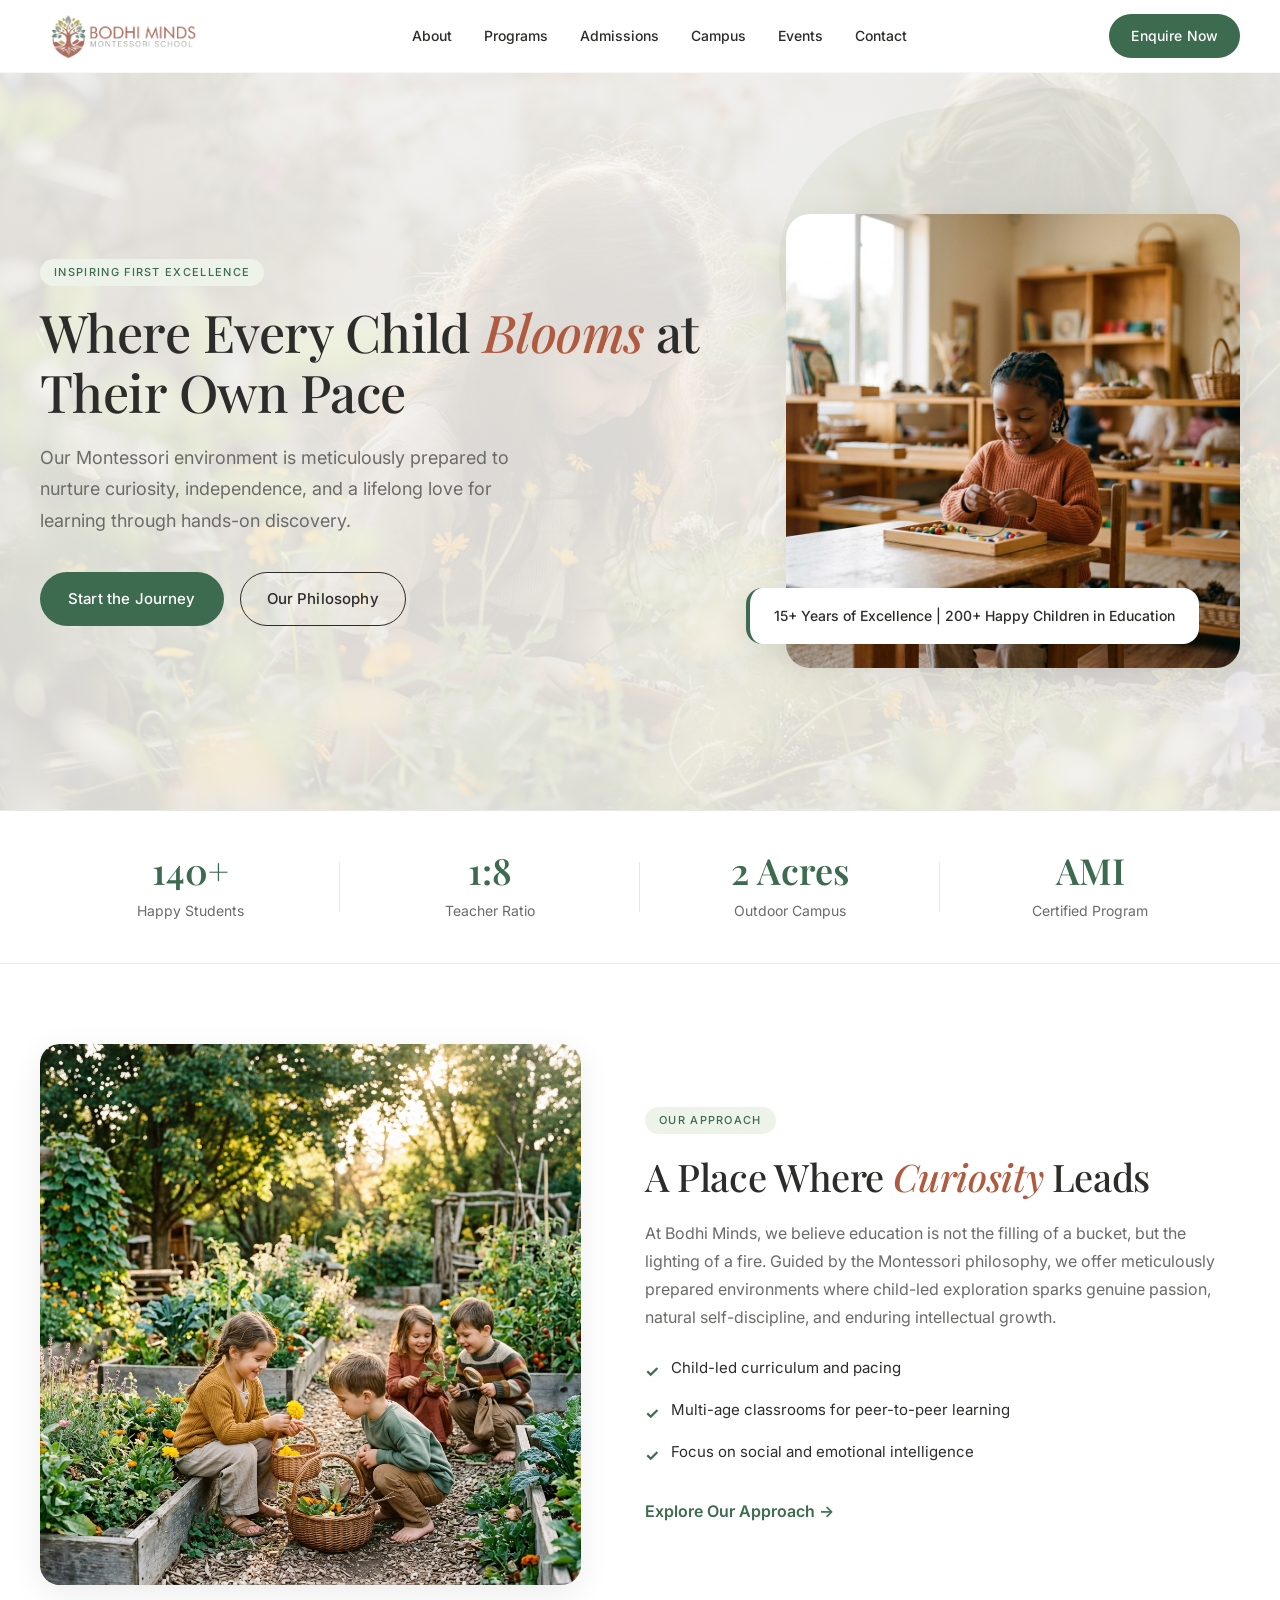
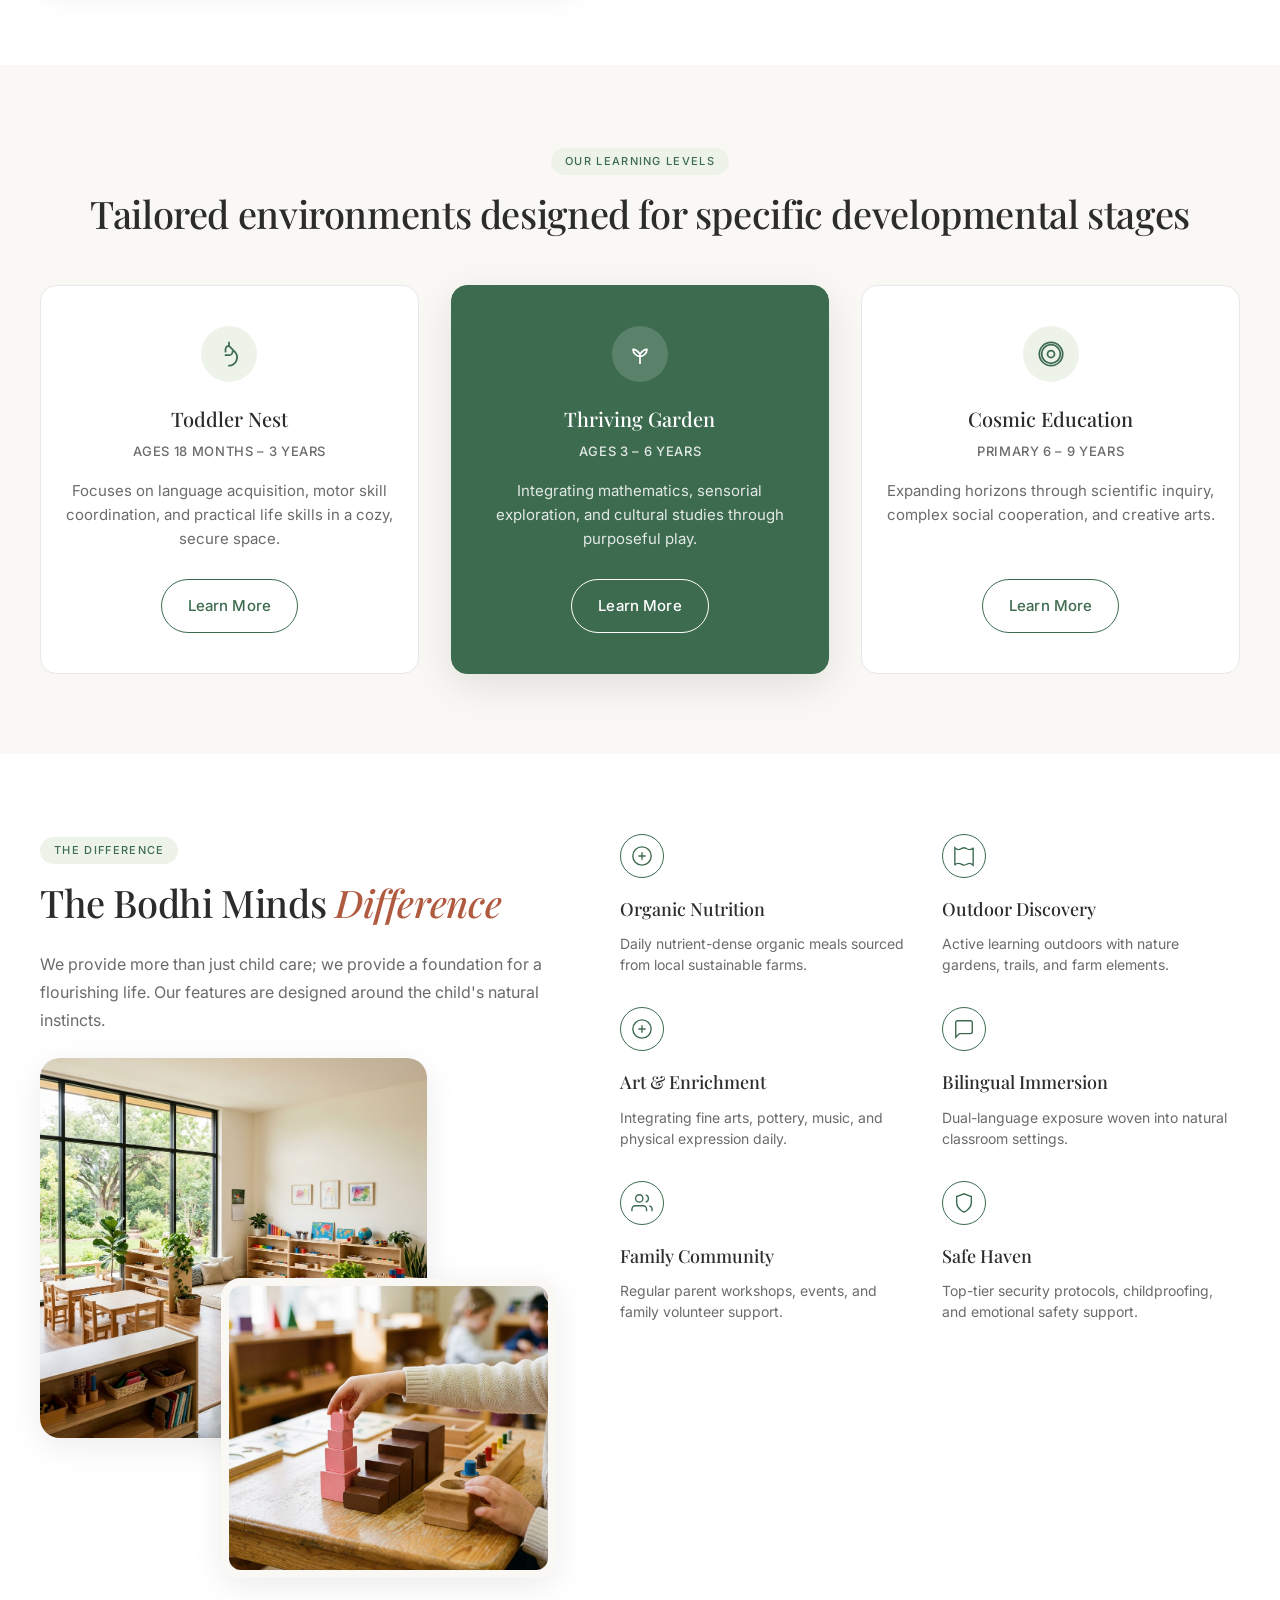
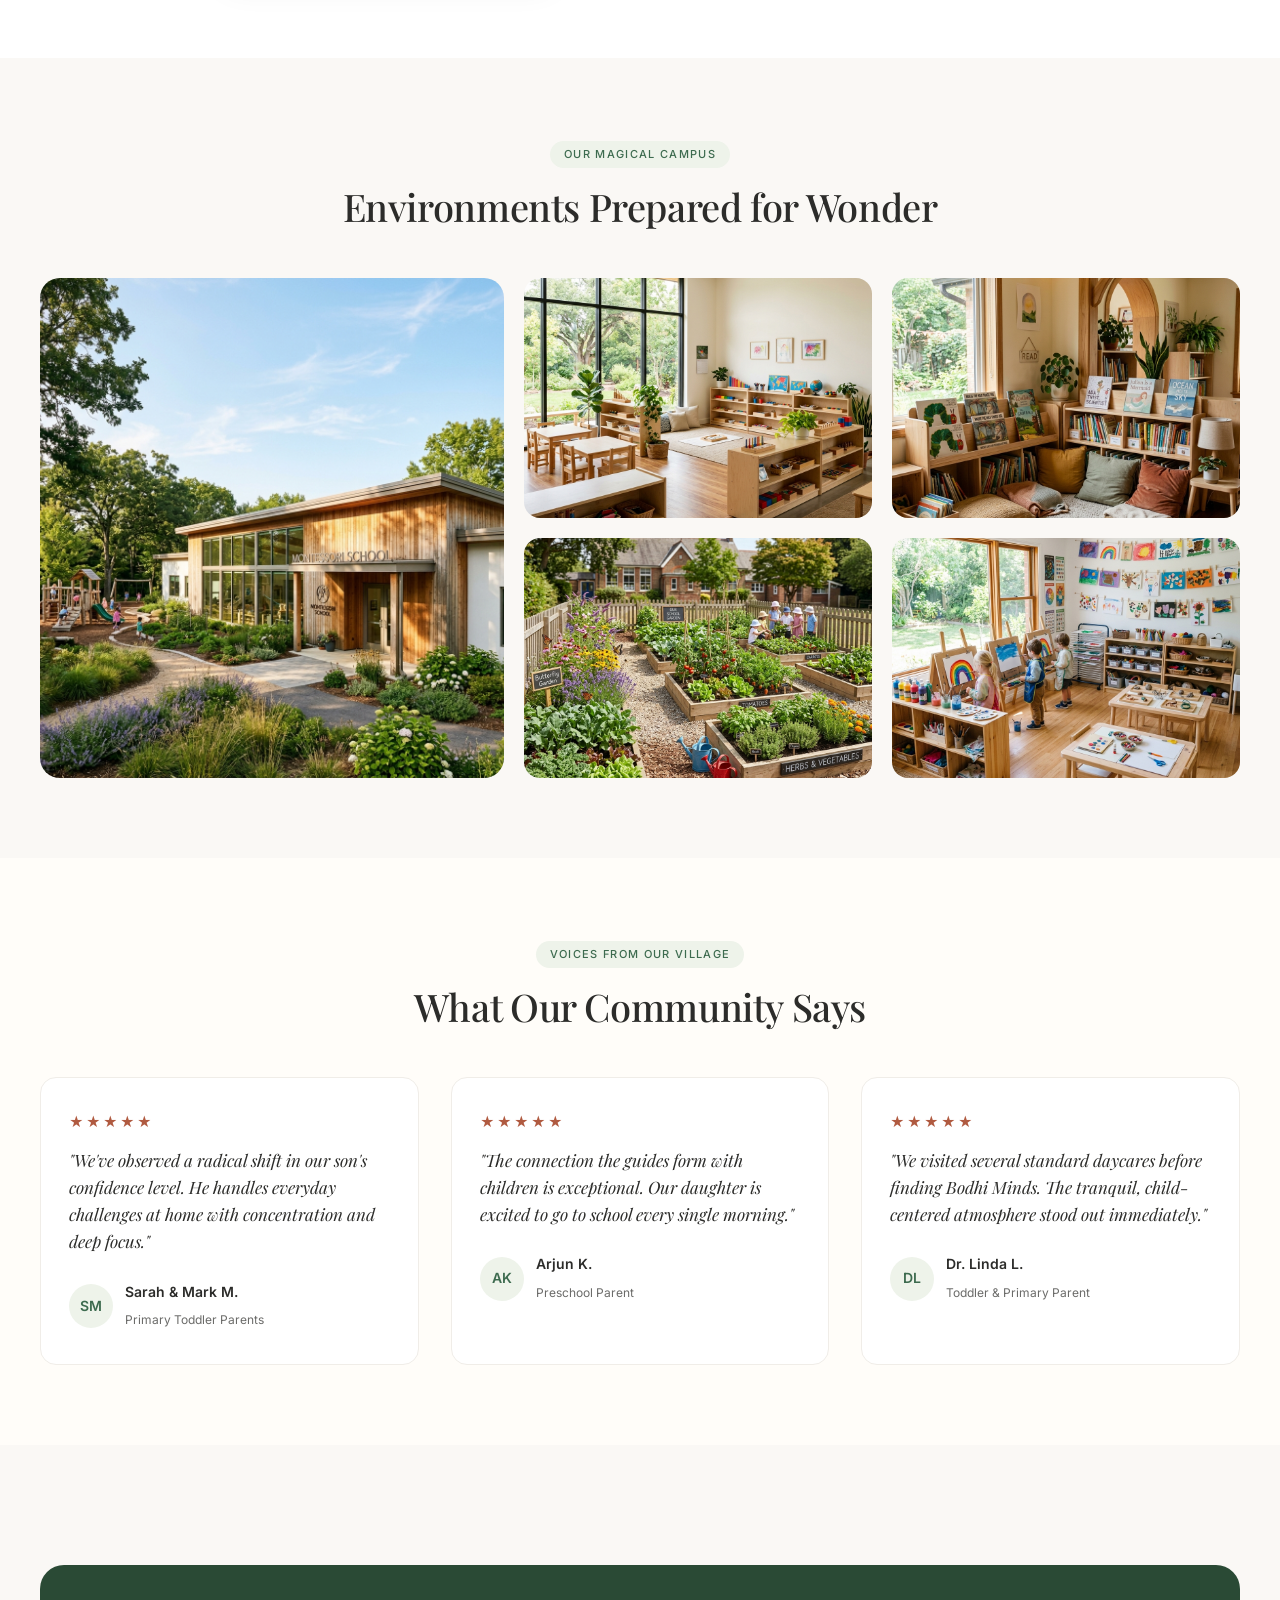
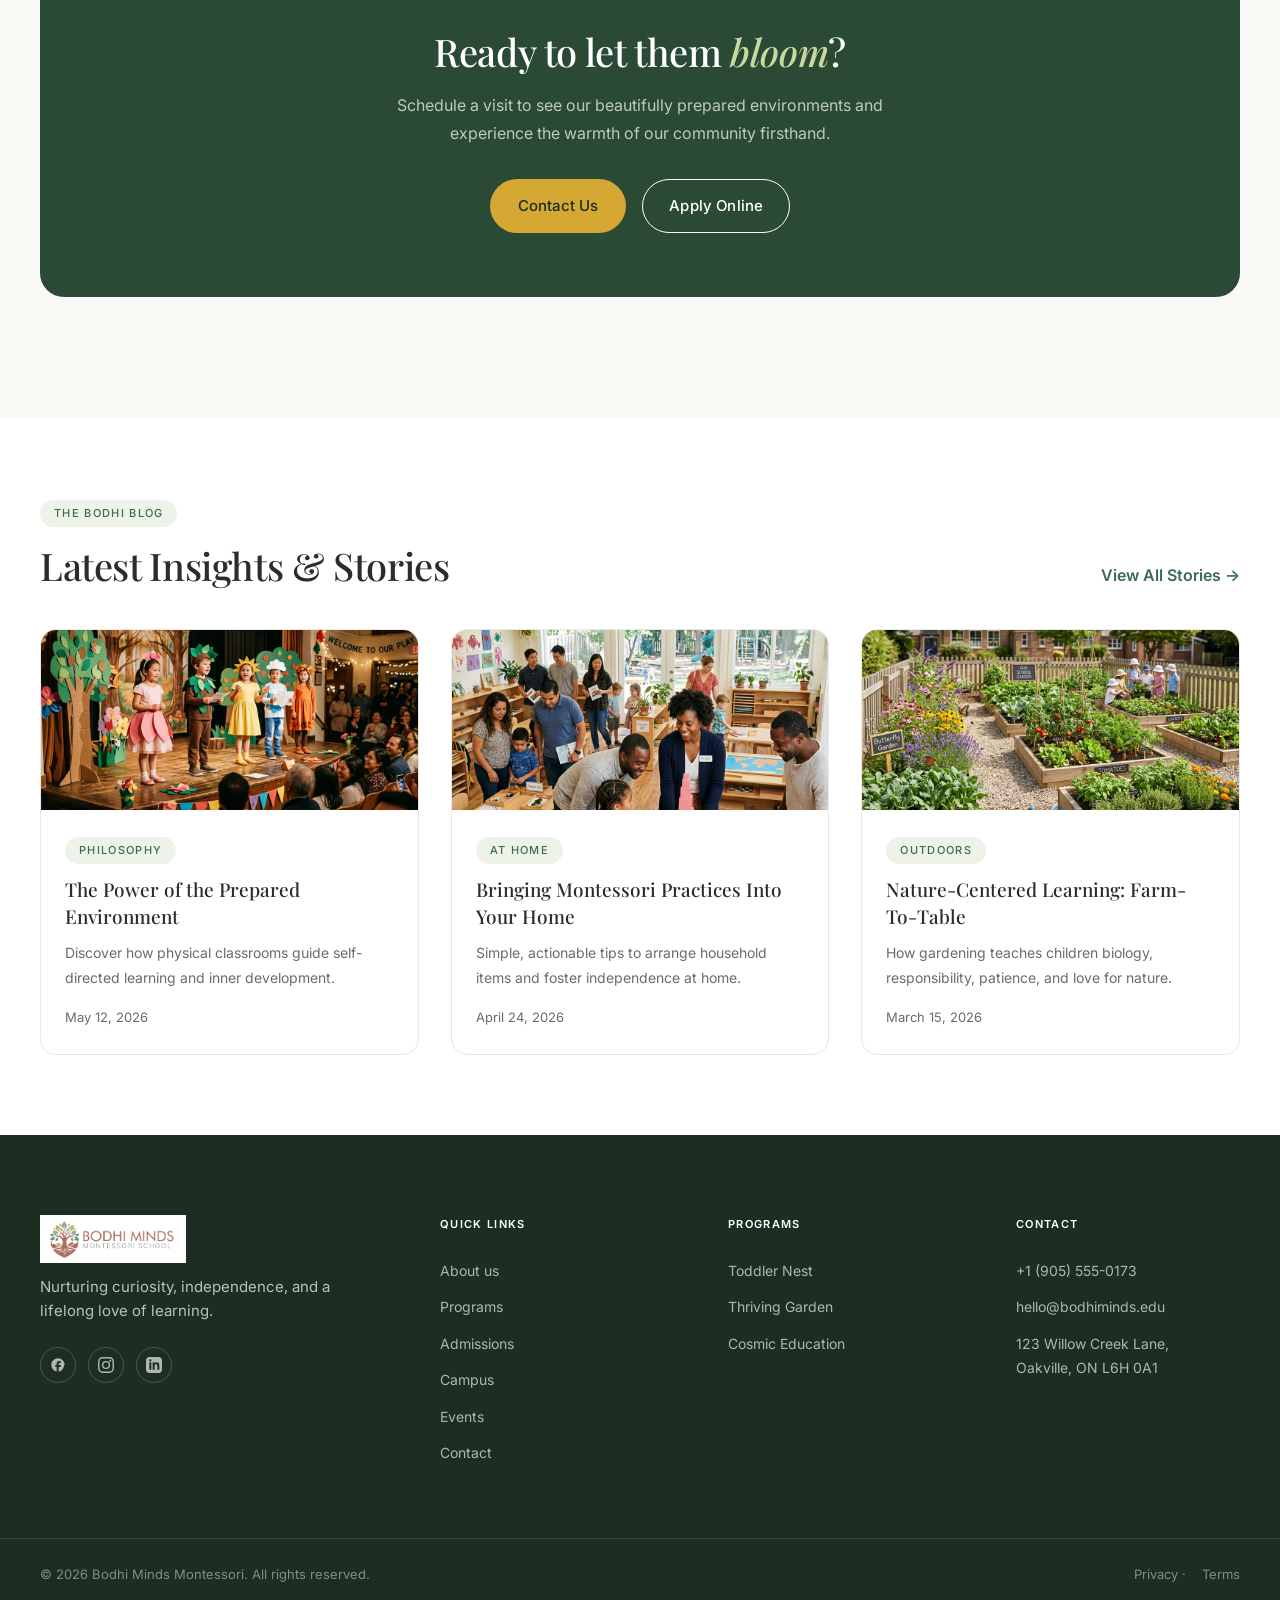
==== commit 534d392f: "Update styling and remove react files" ====
--- a/index.html
+++ b/index.html
@@ -3,20 +3,80 @@
 <head>
   <meta charset="UTF-8">
   <meta name="viewport" content="width=device-width, initial-scale=1.0">
-  <title>Bodhi Minds Montessori — Where Every Child Finds Their Way</title>
-  <meta name="description" content="Bodhi Minds Montessori offers child-led education through our Toddler, Preschool, and Kindergarten programs. Discover a school that breathes at the child's pace.">
-  <meta property="og:title" content="Bodhi Minds Montessori — Where Every Child Finds Their Way">
-  <meta property="og:description" content="Child-led Montessori education in a nature-integrated, prepared environment. AMI certified educators nurturing every child's unique path.">
-  <meta property="og:type" content="website">
+  <title>Bodhi Minds Montessori — Where Every Child Blooms</title>
+  
+  <!-- SEO Meta Tags -->
+  <meta name="description" content="Bodhi Minds Montessori — A nature-integrated, child-led Montessori school in Canada. AMI-certified educators. Toddler, Preschool & Kindergarten programs.">
+  <meta property="og:title" content="Bodhi Minds Montessori — Where Every Child Blooms">
+  <meta property="og:description" content="Discover Montessori education rooted in curiosity, nature, and independence. Serving families in Canada.">
+  <meta property="og:image" content="images/blog_event1.png">
+  <meta name="robots" content="index, follow">
+  <link rel="canonical" href="https://bodhi-minds-montessori.vercel.app/">
+
+  <!-- Stylesheets -->
   <link rel="stylesheet" href="css/tokens.css">
   <link rel="stylesheet" href="css/style.css">
+
+  <!-- LocalBusiness + EducationalOrganization Schema -->
+  <script type="application/ld+json">
+  {
+    "@context": "https://schema.org",
+    "@graph": [
+      {
+        "@type": "EducationalOrganization",
+        "@id": "https://bodhi-minds-montessori.vercel.app/#organization",
+        "name": "Bodhi Minds Montessori",
+        "url": "https://bodhi-minds-montessori.vercel.app/",
+        "logo": "https://bodhi-minds-montessori.vercel.app/images/hero_child.png",
+        "sameAs": [
+          "https://www.facebook.com/bodhimindsmontessori",
+          "https://www.instagram.com/bodhimindsmontessori"
+        ]
+      },
+      {
+        "@type": "LocalBusiness",
+        "@id": "https://bodhi-minds-montessori.vercel.app/#localbusiness",
+        "name": "Bodhi Minds Montessori",
+        "image": "https://bodhi-minds-montessori.vercel.app/images/hero_child.png",
+        "telephone": "+1 (905) 555-0173",
+        "email": "hello@bodhiminds.edu",
+        "address": {
+          "@type": "PostalAddress",
+          "streetAddress": "123 Willow Creek Lane",
+          "addressLocality": "Oakville",
+          "addressRegion": "ON",
+          "postalCode": "L6H 0A1",
+          "addressCountry": "CA"
+        },
+        "geo": {
+          "@type": "GeoCoordinates",
+          "latitude": "43.4675",
+          "longitude": "-79.6877"
+        },
+        "url": "https://bodhi-minds-montessori.vercel.app/",
+        "openingHoursSpecification": {
+          "@type": "OpeningHoursSpecification",
+          "dayOfWeek": [
+            "Monday",
+            "Tuesday",
+            "Wednesday",
+            "Thursday",
+            "Friday"
+          ],
+          "opens": "08:30",
+          "closes": "16:00"
+        }
+      }
+    ]
+  }
+  </script>
 </head>
 <body>
 
-  <!-- NAV -->
+  <!-- STICKY NAVBAR -->
   <header class="site-nav" role="banner">
     <nav class="nav-inner" aria-label="Main navigation">
-      <a href="index.html" class="nav-logo">bodhi<span>minds</span></a>
+      <a href="index.html" class="nav-logo"><img src="images/Screenshot 2026-05-21 191802.png" alt="Bodhi Minds Montessori Logo"></a>
       <div class="nav-links">
         <a href="about.html">About</a>
         <a href="programs.html">Programs</a>
@@ -25,189 +85,398 @@
         <a href="events.html">Events</a>
         <a href="contact.html">Contact</a>
       </div>
-      <a href="admissions.html" class="btn btn-ghost nav-cta">Book a Tour</a>
+      <a href="contact.html" class="btn nav-cta">Enquire Now</a>
       <div class="nav-hamburger" aria-label="Open menu">
-        <span></span><span></span><span></span>
+        <span></span>
+        <span></span>
+        <span></span>
       </div>
     </nav>
   </header>
 
   <!-- MOBILE DRAWER -->
+  <div class="mobile-overlay" aria-hidden="true"></div>
   <div class="mobile-drawer" role="dialog" aria-label="Mobile menu">
-    <a href="index.html">Home</a>
-    <a href="about.html">About</a>
-    <a href="programs.html">Programs</a>
-    <a href="admissions.html">Admissions</a>
-    <a href="campus.html">Campus</a>
-    <a href="events.html">Events</a>
-    <a href="contact.html">Contact</a>
-    <a href="admissions.html" class="btn btn-filled" style="margin-top:16px">Book a Tour</a>
+    <div class="mobile-drawer-header">
+      <span class="mobile-drawer-logo"><img src="images/Screenshot 2026-05-21 191802.png" alt="Logo"></span>
+      <span class="mobile-drawer-close" aria-label="Close menu">&times;</span>
+    </div>
+    <div class="mobile-drawer-links">
+      <a href="index.html">Home</a>
+      <a href="about.html">About</a>
+      <a href="programs.html">Programs</a>
+      <a href="admissions.html">Admissions</a>
+      <a href="campus.html">Campus</a>
+      <a href="events.html">Events</a>
+      <a href="contact.html">Contact</a>
+    </div>
+    <a href="contact.html" class="btn btn-primary" style="margin-top: 24px; width: 100%;">Enquire Now</a>
   </div>
 
   <main>
-    <!-- HERO -->
+    <!-- SECTION 1: HERO -->
     <section class="hero" aria-label="Hero">
+      <!-- Subtle SVG organic shape in top-right -->
+      <svg class="hero-svg-bg" viewBox="0 0 200 200" xmlns="http://www.w3.org/2000/svg">
+        <path fill="currentColor" d="M45.7,-64.3C57.9,-58.2,65.6,-42.9,71.2,-27.1C76.9,-11.3,80.4,5,76.5,19.3C72.6,33.5,61.2,45.8,48.2,55.8C35.2,65.8,20.5,73.5,4.7,72.9C-11.2,72.3,-22.4,63.3,-34.5,53.8C-46.7,44.2,-59.8,34.1,-67.2,20.2C-74.6,6.3,-76.3,-11.4,-70.7,-25.9C-65.1,-40.4,-52.3,-51.7,-38.7,-57.2C-25.1,-62.7,-10.7,-62.4,3.2,-66.7C17.1,-71,33.5,-70.3,45.7,-64.3Z" transform="translate(100 100)" />
+      </svg>
       <div class="hero-inner">
-        <div class="hero-text" data-reveal>
-          <span class="pill-badge pill-badge-green hero-badge">Montessori Education</span>
-          <h1>Where every child<br>finds their <em>way.</em></h1>
-          <p class="hero-desc">A nurturing Montessori environment where curiosity leads, nature inspires, and every child discovers the joy of learning at their own pace.</p>
+        <div class="hero-text animate-on-scroll">
+          <span class="eyebrow">Inspiring First Excellence</span>
+          <h1>Where Every Child <span class="italic-accent">Blooms</span> at Their Own Pace</h1>
+          <p class="hero-desc">Our Montessori environment is meticulously prepared to nurture curiosity, independence, and a lifelong love for learning through hands-on discovery.</p>
           <div class="hero-buttons">
-            <a href="programs.html" class="btn btn-filled">Explore Programs</a>
-            <a href="admissions.html" class="btn btn-ghost">Book a Tour</a>
-          </div>
-        </div>
-        <div class="hero-image" data-reveal data-reveal-delay="0.3">
-          <img src="images/hero_child.png" alt="Child engaged in Montessori learning with wooden materials" class="float-8">
-        </div>
-      </div>
-    </section>
-
-    <!-- HERO STATS -->
-    <div class="hero-stats" data-stagger>
-      <div class="stat-chip float-6">200+ Students</div>
-      <div class="stat-chip float-7 float-delay-1">15 Educators</div>
-      <div class="stat-chip float-8 float-delay-2">3 Programs</div>
-      <div class="stat-chip float-9 float-delay-3">98% Satisfaction</div>
+            <a href="admissions.html" class="btn btn-primary">Start the Journey</a>
+            <a href="about.html" class="btn btn-outline">Our Philosophy</a>
+          </div>
+        </div>
+        <div class="hero-image-wrapper animate-on-scroll">
+          <img src="images/hero_child.png" alt="A young child exploring wooden sorting toys in a warm Montessori classroom setting" class="img-hero">
+          <div class="hero-stat-card">
+            15+ Years of Excellence | 200+ Happy Children in Education
+          </div>
+        </div>
+      </div>
+    </section>
+
+    <!-- Trust Bar below hero -->
+    <div class="trust-bar animate-on-scroll">
+      <div class="trust-inner">
+        <div class="trust-item">
+          <div class="trust-number">140+</div>
+          <div class="trust-label">Happy Students</div>
+        </div>
+        <div class="trust-item">
+          <div class="trust-number">1:8</div>
+          <div class="trust-label">Teacher Ratio</div>
+        </div>
+        <div class="trust-item">
+          <div class="trust-number">2 Acres</div>
+          <div class="trust-label">Outdoor Campus</div>
+        </div>
+        <div class="trust-item">
+          <div class="trust-number">AMI</div>
+          <div class="trust-label">Certified Program</div>
+        </div>
+      </div>
     </div>
 
-    <!-- MARQUEE -->
-    <div class="marquee-strip" aria-hidden="true">
-      <div class="marquee-track">
-        <span>Child-Led · Curiosity First · Prepared Environments · Nature Integrated · AMI Certified ·</span>
-        <span>Child-Led · Curiosity First · Prepared Environments · Nature Integrated · AMI Certified ·</span>
-        <span>Child-Led · Curiosity First · Prepared Environments · Nature Integrated · AMI Certified ·</span>
-        <span>Child-Led · Curiosity First · Prepared Environments · Nature Integrated · AMI Certified ·</span>
-      </div>
-    </div>
-
-    <!-- ABOUT PREVIEW -->
-    <section class="section" aria-label="About preview">
+    <!-- SECTION 2: ABOUT -->
+    <section class="section section-alt" aria-label="About our approach">
       <div class="container">
-        <div class="about-preview">
-          <div data-reveal>
-            <h2>A school that breathes at the child's pace.</h2>
-            <span class="accent-dash"></span>
-            <p class="body-lg" style="color:var(--muted)">At Bodhi Minds, we believe education begins with observation. Our AMI-certified guides follow each child's natural development, creating an environment where independence, concentration, and a love of learning flourish organically.</p>
-            <p class="body-lg" style="color:var(--muted);margin-bottom:28px">Founded on the principles of Dr. Maria Montessori, our school integrates nature, community, and purposeful work into every moment of the child's day.</p>
-            <a href="about.html" class="btn btn-ghost">Our Story</a>
-          </div>
-          <div class="about-preview-images" data-reveal data-reveal-delay="0.2">
-            <img src="images/about_overlap1.png" alt="Children exploring nature in the school garden" class="float-7 img-hover">
-            <img src="images/about_overlap2.png" alt="Child hands working with Montessori sensorial materials" class="float-10 float-delay-2 img-hover">
-          </div>
-        </div>
-      </div>
-    </section>
-
-    <!-- PROGRAMS -->
-    <section class="section" aria-label="Programs">
+        <div class="about-split">
+          <div class="about-image animate-on-scroll">
+            <img src="images/about_overlap1.png" alt="Montessori kids circle time learning together in a bright outdoor environment" class="img-cover">
+          </div>
+          <div class="about-text animate-on-scroll">
+            <span class="eyebrow">Our Approach</span>
+            <h2>A Place Where <span class="italic-accent">Curiosity</span> Leads</h2>
+            <p>At Bodhi Minds, we believe education is not the filling of a bucket, but the lighting of a fire. Guided by the Montessori philosophy, we offer meticulously prepared environments where child-led exploration sparks genuine passion, natural self-discipline, and enduring intellectual growth.</p>
+            <div class="bullets-list">
+              <div class="check-item">
+                <span class="check-icon">✓</span>
+                <span>Child-led curriculum and pacing</span>
+              </div>
+              <div class="check-item">
+                <span class="check-icon">✓</span>
+                <span>Multi-age classrooms for peer-to-peer learning</span>
+              </div>
+              <div class="check-item">
+                <span class="check-icon">✓</span>
+                <span>Focus on social and emotional intelligence</span>
+              </div>
+            </div>
+            <a href="about.html" class="cta-text-link">Explore Our Approach →</a>
+          </div>
+        </div>
+      </div>
+    </section>
+
+    <!-- SECTION 3: PROGRAMS -->
+    <section class="section" aria-label="Our learning programs">
       <div class="container text-center">
-        <h2 data-reveal>Our three paths of learning.</h2>
-        <p class="body-lg text-muted" data-reveal data-reveal-delay="0.1">Each program is tailored to the developmental stage of the child.</p>
-        <div class="programs-grid" data-stagger>
-          <div class="card program-card float-7">
-            <div class="monogram">T</div>
-            <h3>Toddler community</h3>
-            <span class="pill-badge pill-badge-outline age-badge">18 months – 3 years</span>
-            <p>A gentle introduction to independence through practical life activities, sensory exploration, and language-rich interactions in a prepared environment.</p>
-            <a href="programs.html#toddler" class="learn-more">Learn more →</a>
-          </div>
-          <div class="card program-card float-8 float-delay-1">
-            <div class="monogram">P</div>
-            <h3>Primary preschool</h3>
-            <span class="pill-badge pill-badge-outline age-badge">3 – 6 years</span>
-            <p>The heart of Montessori education. Children work across five curriculum areas: practical life, sensorial, mathematics, language, and cultural studies.</p>
-            <a href="programs.html#preschool" class="learn-more">Learn more →</a>
-          </div>
-          <div class="card program-card float-9 float-delay-2">
-            <div class="monogram">K</div>
-            <h3>Kindergarten</h3>
-            <span class="pill-badge pill-badge-outline age-badge">5 – 6 years</span>
-            <p>The culminating year where children synthesize their learning, develop leadership skills, and prepare for their next educational journey with confidence.</p>
-            <a href="programs.html#kindergarten" class="learn-more">Learn more →</a>
-          </div>
-        </div>
-      </div>
-    </section>
-
-    <!-- WHY US -->
-    <section class="section section-dark" aria-label="Why choose us">
-      <div class="container text-center">
-        <h2 data-reveal>Designed around the child,<br>not the curriculum.</h2>
-        <div class="why-grid" data-stagger>
-          <div class="why-card float-7">
-            <div class="icon">⟡</div>
-            <h3>Low ratios</h3>
-            <p>Maximum 8:1 student-to-teacher ratio ensures every child receives individualized attention and support throughout their day.</p>
-          </div>
-          <div class="why-card float-8 float-delay-1">
-            <div class="icon">✦</div>
-            <h3>AMI trained</h3>
-            <p>All lead guides hold internationally recognized AMI diplomas, bringing deep expertise in Montessori philosophy and methodology.</p>
-          </div>
-          <div class="why-card float-9 float-delay-2">
-            <div class="icon">❋</div>
-            <h3>Nature spaces</h3>
-            <p>Our campus integrates outdoor learning gardens, forest trails, and sensory nature paths into the daily curriculum and exploration.</p>
-          </div>
-        </div>
-      </div>
-    </section>
-
-    <!-- TESTIMONIALS -->
-    <section class="section" aria-label="Testimonials">
-      <div class="container text-center">
-        <h2 data-reveal>What parents say.</h2>
-        <div class="testimonials-grid" data-stagger>
-          <div class="card quote-card float-7">
-            <div class="quote-mark">"</div>
-            <blockquote>Our daughter transformed from a shy toddler into a confident, curious learner. Bodhi Minds gave her wings.</blockquote>
-            <span class="parent-name">— Priya M., parent since 2022</span>
-          </div>
-          <div class="card quote-card float-8 float-delay-1">
-            <div class="quote-mark">"</div>
-            <blockquote>The teachers don't just teach — they observe, guide, and genuinely understand each child's unique rhythm.</blockquote>
-            <span class="parent-name">— Arjun & Meera K., parents since 2021</span>
-          </div>
-          <div class="card quote-card float-9 float-delay-2">
-            <div class="quote-mark">"</div>
-            <blockquote>We visited ten schools before finding Bodhi Minds. The calm, purposeful environment spoke for itself.</blockquote>
-            <span class="parent-name">— Sarah L., parent since 2023</span>
-          </div>
-        </div>
-      </div>
-    </section>
-
-    <!-- ADMISSIONS CTA -->
-    <section class="section" aria-label="Call to action">
+        <span class="eyebrow animate-on-scroll">Our Learning Levels</span>
+        <h2 class="animate-on-scroll mb-24">Tailored environments designed for specific developmental stages</h2>
+        <div class="programs-tabs animate-on-scroll">
+          
+          <!-- Toddler Nest -->
+          <div class="program-card">
+            <div class="icon-wrapper">
+              <svg viewBox="0 0 24 24" fill="none" stroke="currentColor" stroke-width="1.5" stroke-linecap="round" stroke-linejoin="round"><path d="M12 22a7 7 0 0 0 5-11.8L12 5V2m0 3a3 3 0 0 0-3 3v2m6 0a3 3 0 0 1-3 3h-3"/></svg>
+            </div>
+            <h3>Toddler Nest</h3>
+            <div class="age-range">Ages 18 months – 3 years</div>
+            <p>Focuses on language acquisition, motor skill coordination, and practical life skills in a cozy, secure space.</p>
+            <a href="programs.html#toddler" class="btn btn-outline-green">Learn More</a>
+          </div>
+
+          <!-- Thriving Garden (Default Active) -->
+          <div class="program-card active">
+            <div class="icon-wrapper">
+              <svg viewBox="0 0 24 24" fill="none" stroke="currentColor" stroke-width="1.5" stroke-linecap="round" stroke-linejoin="round"><path d="M12 12c-2-2.67-4-4-6-4 0 4 4 6 6 6m0-2c2-2.67 4-4 6-4 0 4-4 6-6 6m0 6V12"/></svg>
+            </div>
+            <h3>Thriving Garden</h3>
+            <div class="age-range">Ages 3 – 6 years</div>
+            <p>Integrating mathematics, sensorial exploration, and cultural studies through purposeful play.</p>
+            <a href="programs.html#preschool" class="btn btn-outline-white">Learn More</a>
+          </div>
+
+          <!-- Cosmic Education -->
+          <div class="program-card">
+            <div class="icon-wrapper">
+              <svg viewBox="0 0 24 24" fill="none" stroke="currentColor" stroke-width="1.5" stroke-linecap="round" stroke-linejoin="round"><path d="M12 2a10 10 0 1 0 10 10A10 10 0 0 0 12 2zm0 18a8 8 0 1 1 8-8 8 8 0 0 1-8 8z"/><circle cx="12" cy="12" r="3"/></svg>
+            </div>
+            <h3>Cosmic Education</h3>
+            <div class="age-range">Primary 6 – 9 years</div>
+            <p>Expanding horizons through scientific inquiry, complex social cooperation, and creative arts.</p>
+            <a href="programs.html#kindergarten" class="btn btn-outline-green">Learn More</a>
+          </div>
+
+        </div>
+      </div>
+    </section>
+
+    <!-- SECTION 4: WHY CHOOSE US -->
+    <section class="section section-alt" aria-label="Why choose Bodhi Minds">
       <div class="container">
-        <div class="cta-card float-10" data-reveal>
-          <h2>Ready to begin?</h2>
-          <p class="body-lg text-muted">Schedule a visit to experience the Bodhi Minds difference firsthand. We'd love to show you around.</p>
-          <div class="cta-buttons">
-            <a href="admissions.html" class="btn btn-filled">Apply Now</a>
-            <a href="contact.html" class="btn btn-ghost">Get in Touch</a>
-          </div>
+        <div class="why-split">
+          <div class="animate-on-scroll">
+            <span class="eyebrow">The Difference</span>
+            <h2 class="mb-24">The Bodhi Minds <span class="italic-accent">Difference</span></h2>
+            <p class="text-muted mb-24" style="font-size: 16px;">We provide more than just child care; we provide a foundation for a flourishing life. Our features are designed around the child's natural instincts.</p>
+            <div class="why-images">
+              <div class="why-img-1">
+                <img src="images/classroom_main.png" alt="Prepared classroom shelves featuring wooden cylinders and sensorial Montessori toys" class="img-cover">
+              </div>
+              <div class="why-img-2">
+                <img src="images/about_overlap2.png" alt="A child carefully pouring water from a small glass pitcher, developing motor skills" class="img-cover">
+              </div>
+            </div>
+          </div>
+          <div class="features-grid animate-on-scroll">
+            
+            <div class="feature-tile">
+              <div class="feature-icon">
+                <svg viewBox="0 0 24 24" fill="none" stroke="currentColor" stroke-width="1.5"><circle cx="12" cy="12" r="10"/><path d="M8 12h8m-4-4v8"/></svg>
+              </div>
+              <h4>Organic Nutrition</h4>
+              <p>Daily nutrient-dense organic meals sourced from local sustainable farms.</p>
+            </div>
+
+            <div class="feature-tile">
+              <div class="feature-icon">
+                <svg viewBox="0 0 24 24" fill="none" stroke="currentColor" stroke-width="1.5"><path d="M2 22s1-2 4-2 4 2 6 2 4-2 6-2 4 2 4 2V3s-1 2-4 2-4-2-6-2-4 2-6 2-4-2-4-2z"/></svg>
+              </div>
+              <h4>Outdoor Discovery</h4>
+              <p>Active learning outdoors with nature gardens, trails, and farm elements.</p>
+            </div>
+
+            <div class="feature-tile">
+              <div class="feature-icon">
+                <svg viewBox="0 0 24 24" fill="none" stroke="currentColor" stroke-width="1.5"><path d="M12 22c5.523 0 10-4.477 10-10S17.523 2 12 2 2 6.477 2 12s4.477 10 10 10z"/><path d="M12 8v8m-4-4h8"/></svg>
+              </div>
+              <h4>Art & Enrichment</h4>
+              <p>Integrating fine arts, pottery, music, and physical expression daily.</p>
+            </div>
+
+            <div class="feature-tile">
+              <div class="feature-icon">
+                <svg viewBox="0 0 24 24" fill="none" stroke="currentColor" stroke-width="1.5"><path d="M21 15a2 2 0 0 1-2 2H7l-4 4V5a2 2 0 0 1 2-2h14a2 2 0 0 1 2 2z"/></svg>
+              </div>
+              <h4>Bilingual Immersion</h4>
+              <p>Dual-language exposure woven into natural classroom settings.</p>
+            </div>
+
+            <div class="feature-tile">
+              <div class="feature-icon">
+                <svg viewBox="0 0 24 24" fill="none" stroke="currentColor" stroke-width="1.5"><path d="M17 21v-2a4 4 0 0 0-4-4H5a4 4 0 0 0-4 4v2"/><circle cx="9" cy="7" r="4"/><path d="M23 21v-2a4 4 0 0 0-3-3.87"/><path d="M16 3.13a4 4 0 0 1 0 7.75"/></svg>
+              </div>
+              <h4>Family Community</h4>
+              <p>Regular parent workshops, events, and family volunteer support.</p>
+            </div>
+
+            <div class="feature-tile">
+              <div class="feature-icon">
+                <svg viewBox="0 0 24 24" fill="none" stroke="currentColor" stroke-width="1.5"><path d="M12 22s8-4 8-10V5l-8-3-8 3v7c0 6 8 10 8 10z"/></svg>
+              </div>
+              <h4>Safe Haven</h4>
+              <p>Top-tier security protocols, childproofing, and emotional safety support.</p>
+            </div>
+
+          </div>
+        </div>
+      </div>
+    </section>
+
+    <!-- SECTION 5: CAMPUS GALLERY -->
+    <section class="section" aria-label="Magical campus gallery">
+      <div class="container">
+        <div class="text-center animate-on-scroll">
+          <span class="eyebrow">Our Magical Campus</span>
+          <h2 class="mb-24">Environments Prepared for Wonder</h2>
+        </div>
+        <div class="bento-grid animate-on-scroll">
+          <div class="bento-item bento-large">
+            <img src="images/campus_outdoor.png" alt="Beautiful forested outdoor campus grounds of Bodhi Minds Montessori school" loading="lazy">
+          </div>
+          <div class="bento-item">
+            <img src="images/classroom_main.png" alt="Neatly organized Montessori shelves with beautiful wooden materials" loading="lazy">
+          </div>
+          <div class="bento-item">
+            <img src="images/campus_library.png" alt="Cozy reading nook with small wooden table, bookshelves and plants" loading="lazy">
+          </div>
+          <div class="bento-item">
+            <img src="images/campus_garden.png" alt="A child learning gardening in our lush green outdoor beds" loading="lazy">
+          </div>
+          <div class="bento-item">
+            <img src="images/campus_artroom.png" alt="Bright and spacious art studio with paint easels and canvases" loading="lazy">
+          </div>
+        </div>
+      </div>
+    </section>
+
+    <!-- SECTION 6: TESTIMONIALS -->
+    <section class="section section-warm" aria-label="Parent Testimonials">
+      <div class="container">
+        <div class="text-center animate-on-scroll">
+          <span class="eyebrow">Voices From Our Village</span>
+          <h2 class="mb-24">What Our Community Says</h2>
+        </div>
+        <div class="testimonials-grid animate-on-scroll">
+          
+          <div class="testimonial-card">
+            <div class="stars">★★★★★</div>
+            <p class="testimonial-quote">"We've observed a radical shift in our son's confidence level. He handles everyday challenges at home with concentration and deep focus."</p>
+            <div class="testimonial-author">
+              <div class="author-avatar">SM</div>
+              <div class="author-info">
+                <h4>Sarah & Mark M.</h4>
+                <span>Primary Toddler Parents</span>
+              </div>
+            </div>
+          </div>
+
+          <div class="testimonial-card">
+            <div class="stars">★★★★★</div>
+            <p class="testimonial-quote">"The connection the guides form with children is exceptional. Our daughter is excited to go to school every single morning."</p>
+            <div class="testimonial-author">
+              <div class="author-avatar">AK</div>
+              <div class="author-info">
+                <h4>Arjun K.</h4>
+                <span>Preschool Parent</span>
+              </div>
+            </div>
+          </div>
+
+          <div class="testimonial-card">
+            <div class="stars">★★★★★</div>
+            <p class="testimonial-quote">"We visited several standard daycares before finding Bodhi Minds. The tranquil, child-centered atmosphere stood out immediately."</p>
+            <div class="testimonial-author">
+              <div class="author-avatar">DL</div>
+              <div class="author-info">
+                <h4>Dr. Linda L.</h4>
+                <span>Toddler & Primary Parent</span>
+              </div>
+            </div>
+          </div>
+
+        </div>
+      </div>
+    </section>
+
+    <!-- SECTION 7: CTA BANNER -->
+    <section class="section" aria-label="Get started today">
+      <div class="cta-banner-wrapper">
+        <div class="cta-banner animate-on-scroll">
+          <h2>Ready to let them <span style="font-style: italic; color: #C8D8A0;">bloom</span>?</h2>
+          <p>Schedule a visit to see our beautifully prepared environments and experience the warmth of our community firsthand.</p>
+          <div class="cta-banner-buttons">
+            <a href="contact.html" class="btn btn-gold">Contact Us</a>
+            <a href="admissions.html" class="btn btn-outline-white">Apply Online</a>
+          </div>
+        </div>
+      </div>
+    </section>
+
+    <!-- SECTION 8: BLOG -->
+    <section class="section section-alt" aria-label="Latest blog articles">
+      <div class="container">
+        <div class="blog-header animate-on-scroll">
+          <div>
+            <span class="eyebrow">The Bodhi Blog</span>
+            <h2>Latest Insights & Stories</h2>
+          </div>
+          <a href="events.html" class="cta-text-link">View All Stories →</a>
+        </div>
+        <div class="blog-grid animate-on-scroll">
+          
+          <article class="card blog-card">
+            <div class="blog-card-img">
+              <img src="images/blog_event1.png" alt="Children doing creative crafts in class" loading="lazy">
+            </div>
+            <div class="blog-card-content">
+              <span class="eyebrow">Philosophy</span>
+              <h3><a href="events.html">The Power of the Prepared Environment</a></h3>
+              <p class="text-muted" style="font-size:14px; margin-bottom:12px;">Discover how physical classrooms guide self-directed learning and inner development.</p>
+              <span class="blog-date">May 12, 2026</span>
+            </div>
+          </article>
+
+          <article class="card blog-card">
+            <div class="blog-card-img">
+              <img src="images/blog_event2.png" alt="Hands-on Montessori materials close up" loading="lazy">
+            </div>
+            <div class="blog-card-content">
+              <span class="eyebrow">At Home</span>
+              <h3><a href="events.html">Bringing Montessori Practices Into Your Home</a></h3>
+              <p class="text-muted" style="font-size:14px; margin-bottom:12px;">Simple, actionable tips to arrange household items and foster independence at home.</p>
+              <span class="blog-date">April 24, 2026</span>
+            </div>
+          </article>
+
+          <article class="card blog-card">
+            <div class="blog-card-img">
+              <img src="images/campus_garden.png" alt="Kids learning outdoors in nature" loading="lazy">
+            </div>
+            <div class="blog-card-content">
+              <span class="eyebrow">Outdoors</span>
+              <h3><a href="events.html">Nature-Centered Learning: Farm-To-Table</a></h3>
+              <p class="text-muted" style="font-size:14px; margin-bottom:12px;">How gardening teaches children biology, responsibility, patience, and love for nature.</p>
+              <span class="blog-date">March 15, 2026</span>
+            </div>
+          </article>
+
         </div>
       </div>
     </section>
   </main>
+
+  <!-- LIGHTBOX -->
+  <div class="lightbox" role="dialog" aria-label="Image lightbox">
+    <span class="lightbox-close" aria-label="Close lightbox">×</span>
+    <img src="" alt="Enlarged gallery image">
+  </div>
 
   <!-- FOOTER -->
   <footer class="site-footer" role="contentinfo">
     <div class="footer-grid">
       <div class="footer-col">
-        <a href="index.html" class="nav-logo" style="color:#fff">bodhi<span>minds</span></a>
+        <a href="index.html" class="footer-logo"><img src="images/Screenshot 2026-05-21 191802.png" alt="Bodhi Minds Montessori Logo"></a>
         <p class="footer-tagline">Nurturing curiosity, independence, and a lifelong love of learning.</p>
         <div class="footer-socials">
-          <a href="#" aria-label="Facebook">f</a>
-          <a href="#" aria-label="Instagram">ig</a>
-          <a href="#" aria-label="LinkedIn">in</a>
+          <a href="#" aria-label="Facebook">
+            <svg viewBox="0 0 24 24"><path d="M22 12c0-5.52-4.48-10-10-10S2 6.48 2 12c0 4.84 3.44 8.87 8 9.8V15H8v-3h2V9.5C10 7.57 11.57 6 13.5 6H16v3h-2c-.55 0-1 .45-1 1v2h3v3h-3v6.95c4.56-.93 8-4.96 8-9.75z"/></svg>
+          </a>
+          <a href="#" aria-label="Instagram">
+            <svg viewBox="0 0 24 24"><path d="M12 2.163c3.204 0 3.584.012 4.85.07 3.252.148 4.771 1.691 4.919 4.919.058 1.265.069 1.645.069 4.849 0 3.205-.012 3.584-.069 4.849-.149 3.225-1.664 4.771-4.919 4.919-1.266.058-1.644.07-4.85.07-3.204 0-3.584-.012-4.849-.07-3.26-.149-4.771-1.699-4.919-4.92-.058-1.265-.07-1.644-.07-4.849 0-3.204.013-3.583.07-4.849.149-3.227 1.664-4.771 4.919-4.919 1.266-.057 1.645-.069 4.849-.069zM12 0C8.741 0 8.333.014 7.053.072 2.695.272.273 2.69.073 7.051.014 8.333 0 8.741 0 12c0 3.259.014 3.668.072 4.948.2 4.358 2.618 6.78 6.98 6.98 1.281.058 1.689.072 4.948.072 3.259 0 3.668-.014 4.948-.072 4.354-.2 6.782-2.618 6.979-6.98.059-1.28.073-1.689.073-4.948 0-3.259-.014-3.667-.072-4.947-.196-4.354-2.617-6.78-6.979-6.98C15.668.014 15.259 0 12 0zm0 5.838a6.162 6.162 0 1 0 0 12.324 6.162 6.162 0 0 0 0-12.324zM12 16a4 4 0 1 1 0-8 4 4 0 0 1 0 8zm6.406-11.845a1.44 1.44 0 1 0 0 2.881 1.44 1.44 0 0 0 0-2.881z"/></svg>
+          </a>
+          <a href="#" aria-label="LinkedIn">
+            <svg viewBox="0 0 24 24"><path d="M19 0h-14c-2.761 0-5 2.239-5 5v14c0 2.761 2.239 5 5 5h14c2.762 0 5-2.239 5-5v-14c0-2.761-2.238-5-5-5zm-11 19h-3v-11h3v11zm-1.5-12.268c-.966 0-1.75-.79-1.75-1.764s.784-1.764 1.75-1.764 1.75.79 1.75 1.764-.783 1.764-1.75 1.764zm13.5 12.268h-3v-5.604c0-3.368-4-3.113-4 0v5.604h-3v-11h3v1.765c1.396-2.586 7-2.777 7 2.476v6.759z"/></svg>
+          </a>
         </div>
       </div>
       <div class="footer-col">
-        <h4>Quick links</h4>
+        <h4>Quick Links</h4>
         <a href="about.html">About us</a>
         <a href="programs.html">Programs</a>
         <a href="admissions.html">Admissions</a>
@@ -217,26 +486,24 @@
       </div>
       <div class="footer-col">
         <h4>Programs</h4>
-        <a href="programs.html#toddler">Toddler community</a>
-        <a href="programs.html#preschool">Primary preschool</a>
-        <a href="programs.html#kindergarten">Kindergarten</a>
-        <a href="programs.html#afterschool">After school</a>
+        <a href="programs.html#toddler">Toddler Nest</a>
+        <a href="programs.html#preschool">Thriving Garden</a>
+        <a href="programs.html#kindergarten">Cosmic Education</a>
       </div>
       <div class="footer-col">
         <h4>Contact</h4>
-        <a href="tel:+911234567890">+91 123 456 7890</a>
+        <a href="tel:+19055550173">+1 (905) 555-0173</a>
         <a href="mailto:hello@bodhiminds.edu">hello@bodhiminds.edu</a>
-        <a>123 Green Valley Road,<br>Bengaluru, India 560001</a>
+        <a>123 Willow Creek Lane,<br>Oakville, ON L6H 0A1</a>
       </div>
     </div>
     <div class="footer-bottom">
-      <span>© 2025 Bodhi Minds Montessori. All rights reserved.</span>
-      <div><a href="#">Privacy</a> &nbsp;·&nbsp; <a href="#">Terms</a></div>
+      <span>© 2026 Bodhi Minds Montessori. All rights reserved.</span>
+      <div>
+        <a href="#">Privacy</a> · <a href="#">Terms</a>
+      </div>
     </div>
   </footer>
-
-  <!-- FAB -->
-  <a href="admissions.html" class="btn btn-green fab" id="fab-tour">Book a Tour</a>
 
   <script src="js/main.js"></script>
 </body>
--- a/css/tokens.css
+++ b/css/tokens.css
@@ -1,48 +1,67 @@
 /* ============================================================
-   BODHI MINDS — ANTI-GRAVITY DESIGN TOKENS
+   BODHI MINDS — DESIGN TOKENS (Warm Editorial)
    ============================================================ */
 
 /* --- Google Fonts --- */
-@import url('https://fonts.googleapis.com/css2?family=Cormorant+Garamond:ital,wght@0,300;0,400;1,300;1,400&family=Inter:wght@300;400;500&display=swap');
+@import url('https://fonts.googleapis.com/css2?family=Playfair+Display:ital,wght@0,400;0,500;0,600;0,700;1,400;1,500;1,600&family=Inter:wght@300;400;500;600&display=swap');
 
 /* --- Custom Properties --- */
 :root {
-  /* Colors */
-  --bg:          #F7F6F3;
-  --surface:     #FFFFFF;
-  --text:        #1A1A1A;
-  --accent:      #3B6D11;
-  --divider:     #E8E6E1;
-  --muted:       #8A8A8A;
-  --dark-bg:     #1A1A1A;
-  --dark-card:   #242424;
-  --dark-card-alt: #1E1E1E;
-  --dark-border: #2A2A2A;
-  --light-num:   #F0EFEA;
+  /* Brand Colors */
+  --color-terracotta: #B05A40;
+  --color-olive: #8A9A5B;
+  --color-sage: #6B8C7A;
+  --color-forest: #3D6B4F;
+  --color-forest-dark: #2A4A35;
+  --color-footer: #1C2E22;
+
+  /* Backgrounds */
+  --color-bg: #FAF8F5;
+  --color-surface: #FFFFFF;
+  --color-warm: #FFFDF9;
+  --color-badge-bg: #EEF3EA;
+
+  /* Text */
+  --color-text: #2C2C2A;
+  --color-muted: #6B6B69;
+
+  /* Borders */
+  --color-border: #E8E8E8;
+  --color-border-light: #F0EDE8;
+
+  /* CTA */
+  --color-cta: #3D6B4F;
+  --color-gold: #D4A833;
 
   /* Typography */
-  --font-display: 'Cormorant Garamond', serif;
-  --font-body:    'Inter', sans-serif;
+  --font-heading: 'Playfair Display', serif;
+  --font-body: 'Inter', sans-serif;
 
   /* Spacing */
-  --section-pad:        120px;
-  --section-pad-mobile: 64px;
-  --gap:                64px;
-  --gap-sm:             48px;
-  --gap-xs:             24px;
+  --section-pad: 80px;
+  --section-pad-mobile: 48px;
+  --gap: 64px;
+  --gap-sm: 48px;
+  --gap-xs: 24px;
 
   /* Radius */
-  --radius-card:  40px;
-  --radius-image: 24px;
-  --radius-pill:  100px;
-  --radius-small: 16px;
-  --radius-medium: 32px;
+  --radius-card: 16px;
+  --radius-image: 20px;
+  --radius-hero-image: 24px;
+  --radius-pill: 999px;
+  --radius-input: 10px;
 
   /* Nav */
-  --nav-height: 80px;
+  --nav-height: 72px;
+
+  /* Shadows */
+  --shadow-card: 0 8px 32px rgba(0,0,0,0.08);
+  --shadow-card-hover: 0 12px 40px rgba(0,0,0,0.1);
+  --shadow-nav: 0 2px 16px rgba(0,0,0,0.08);
 
   /* Transitions */
-  --ease-smooth: cubic-bezier(0.25, 0.46, 0.45, 0.94);
+  --transition: all 0.2s ease;
+  --transition-smooth: all 0.3s ease;
 }
 
 /* --- Reset --- */
@@ -60,11 +79,11 @@
 
 body {
   font-family: var(--font-body);
-  font-weight: 300;
-  font-size: 17px;
+  font-weight: 400;
+  font-size: 16px;
   line-height: 1.75;
-  color: var(--text);
-  background-color: var(--bg);
+  color: var(--color-text);
+  background-color: var(--color-bg);
   overflow-x: hidden;
 }
 
@@ -94,119 +113,62 @@
 
 /* --- Typography --- */
 .h1, h1 {
-  font-family: var(--font-display);
-  font-weight: 300;
-  font-size: clamp(40px, 8vw, 88px);
-  line-height: 1.1;
-  letter-spacing: -0.02em;
-  color: var(--text);
+  font-family: var(--font-heading);
+  font-weight: 500;
+  font-size: 52px;
+  line-height: 1.15;
+  letter-spacing: -0.01em;
+  color: var(--color-text);
 }
 
 .h2, h2 {
-  font-family: var(--font-display);
-  font-weight: 300;
-  font-size: clamp(28px, 6vw, 56px);
-  line-height: 1.15;
-  letter-spacing: -0.02em;
-  color: var(--text);
-}
-
-.h3, h3 {
-  font-family: var(--font-display);
-  font-weight: 300;
-  font-size: clamp(24px, 4vw, 36px);
+  font-family: var(--font-heading);
+  font-weight: 500;
+  font-size: 38px;
   line-height: 1.2;
   letter-spacing: -0.01em;
+  color: var(--color-text);
+}
+
+.h3, h3 {
+  font-family: var(--font-heading);
+  font-weight: 500;
+  font-size: 20px;
+  line-height: 1.3;
 }
 
 .body-lg {
-  font-size: 18px;
+  font-size: 16px;
   line-height: 1.75;
-  font-weight: 300;
+  font-weight: 400;
 }
 
 .body-sm {
   font-size: 14px;
   line-height: 1.6;
-  font-weight: 300;
-}
-
-.label {
+  font-weight: 400;
+}
+
+/* Italic accent word */
+.italic-accent {
+  font-style: italic;
+  color: var(--color-terracotta);
+}
+
+/* Eyebrow label */
+.eyebrow {
+  display: inline-flex;
+  align-items: center;
+  padding: 4px 14px;
+  border-radius: var(--radius-pill);
   font-family: var(--font-body);
-  font-size: 12px;
-  font-weight: 400;
-  letter-spacing: 0.08em;
+  font-size: 11px;
+  font-weight: 500;
+  letter-spacing: 0.12em;
   text-transform: uppercase;
-}
-
-.label-nav {
-  font-family: var(--font-body);
-  font-size: 14px;
-  font-weight: 400;
-  letter-spacing: 0.08em;
-  text-transform: uppercase;
-}
-
-/* --- Float Keyframes --- */
-@keyframes float {
-  0%   { transform: translateY(0px); }
-  100% { transform: translateY(-14px); }
-}
-
-@keyframes float-mobile {
-  0%   { transform: translateY(0px); }
-  100% { transform: translateY(-6px); }
-}
-
-@keyframes fadeInUp {
-  from {
-    opacity: 0;
-    transform: translateY(24px);
-  }
-  to {
-    opacity: 1;
-    transform: translateY(0);
-  }
-}
-
-@keyframes marquee {
-  0%   { transform: translateX(0); }
-  100% { transform: translateX(-50%); }
-}
-
-@keyframes bounce-arrow {
-  0%, 100% { transform: translateY(0); }
-  50%      { transform: translateY(8px); }
-}
-
-@keyframes fabIn {
-  from { opacity: 0; transform: translateY(20px) scale(0.9); }
-  to   { opacity: 1; transform: translateY(0) scale(1); }
-}
-
-/* --- Float Utility Classes --- */
-.float { animation: float 8s ease-in-out infinite alternate; }
-.float-6  { animation: float 6s ease-in-out infinite alternate; }
-.float-7  { animation: float 7s ease-in-out infinite alternate; }
-.float-8  { animation: float 8s ease-in-out infinite alternate; }
-.float-9  { animation: float 9s ease-in-out infinite alternate; }
-.float-10 { animation: float 10s ease-in-out infinite alternate; }
-
-.float-delay-1 { animation-delay: 1.5s; }
-.float-delay-2 { animation-delay: 3s; }
-.float-delay-3 { animation-delay: 4.5s; }
-.float-delay-4 { animation-delay: 6s; }
-
-/* --- Reveal (entrance animation) --- */
-[data-reveal] {
-  opacity: 0;
-  transform: translateY(24px);
-  transition: opacity 0.7s ease-out, transform 0.7s ease-out;
-}
-
-[data-reveal].revealed {
-  opacity: 1;
-  transform: translateY(0);
+  color: var(--color-forest);
+  background: var(--color-badge-bg);
+  margin-bottom: 16px;
 }
 
 /* --- Buttons --- */
@@ -215,98 +177,87 @@
   align-items: center;
   justify-content: center;
   gap: 8px;
-  padding: 16px 36px;
   border-radius: var(--radius-pill);
   font-family: var(--font-body);
   font-size: 15px;
-  font-weight: 400;
-  letter-spacing: 0.02em;
-  transition: all 0.4s ease;
+  font-weight: 500;
+  letter-spacing: 0.01em;
+  transition: var(--transition);
   white-space: nowrap;
-}
-
-.btn-filled {
-  background-color: var(--text);
-  color: var(--surface);
-}
-
-.btn-filled:hover {
-  background-color: var(--accent);
-}
-
-.btn-ghost {
+  cursor: pointer;
+}
+
+.btn:hover {
+  transform: scale(1.02);
+}
+
+.btn-primary {
+  background: var(--color-cta);
+  color: #fff;
+  padding: 14px 28px;
+}
+
+.btn-primary:hover {
+  background: var(--color-forest-dark);
+}
+
+.btn-outline {
   background: transparent;
-  border: 1px solid var(--text);
-  color: var(--text);
-}
-
-.btn-ghost:hover {
-  border-color: var(--accent);
-  color: var(--accent);
-}
-
-.btn-green {
-  background-color: var(--accent);
-  color: var(--surface);
-}
-
-.btn-green:hover {
-  background-color: #2F5A0D;
-}
-
-.btn-white {
-  background-color: var(--surface);
-  color: var(--text);
-}
-
-.btn-white:hover {
-  background-color: var(--divider);
-}
-
-.btn-ghost-white {
+  border: 1.5px solid var(--color-text);
+  color: var(--color-text);
+  padding: 13px 26px;
+}
+
+.btn-outline:hover {
+  border-color: var(--color-forest);
+  color: var(--color-forest);
+}
+
+.btn-gold {
+  background: var(--color-gold);
+  color: #1A2E1A;
+  padding: 14px 28px;
+}
+
+.btn-gold:hover {
+  background: #c49a2e;
+}
+
+.btn-outline-white {
   background: transparent;
-  border: 1px solid var(--surface);
-  color: var(--surface);
-}
-
-.btn-ghost-white:hover {
-  border-color: var(--accent);
-  color: var(--accent);
-}
-
-.btn-ghost-green {
+  border: 1.5px solid #fff;
+  color: #fff;
+  padding: 13px 26px;
+}
+
+.btn-outline-white:hover {
+  background: rgba(255,255,255,0.1);
+}
+
+.btn-outline-green {
   background: transparent;
-  border: 1px solid var(--accent);
-  color: var(--accent);
-}
-
-.btn-ghost-green:hover {
-  background-color: var(--accent);
-  color: var(--surface);
-}
-
-/* --- Pill Badge --- */
-.pill-badge {
-  display: inline-flex;
-  align-items: center;
-  padding: 6px 18px;
-  border-radius: var(--radius-pill);
-  font-family: var(--font-body);
-  font-size: 12px;
-  font-weight: 400;
-  letter-spacing: 0.08em;
-  text-transform: uppercase;
-}
-
-.pill-badge-green {
-  background-color: rgba(59, 109, 17, 0.1);
-  color: var(--accent);
-}
-
-.pill-badge-outline {
-  border: 1px solid var(--accent);
-  color: var(--accent);
-  background: transparent;
+  border: 1.5px solid var(--color-forest);
+  color: var(--color-forest);
+  padding: 13px 26px;
+}
+
+.btn-outline-green:hover {
+  background: var(--color-forest);
+  color: #fff;
+}
+
+.btn-text {
+  background: none;
+  border: none;
+  color: var(--color-forest);
+  font-weight: 500;
+  padding: 0;
+  font-size: 15px;
+}
+
+.btn-text:hover {
+  opacity: 0.8;
+  transform: none;
 }
 
 /* --- Container --- */
@@ -326,85 +277,104 @@
   padding: var(--section-pad) 0;
 }
 
-.section-dark {
-  background-color: var(--dark-bg);
-  color: var(--surface);
-}
-
-.section-dark h2,
-.section-dark h3,
-.section-dark .h2,
-.section-dark .h3 {
-  color: var(--surface);
-}
-
-.section-white {
-  background-color: var(--surface);
+.section-alt {
+  background-color: var(--color-surface);
+}
+
+.section-warm {
+  background-color: var(--color-warm);
 }
 
 /* --- Cards --- */
 .card {
-  background: var(--surface);
-  border: 1px solid var(--divider);
+  background: var(--color-surface);
+  border: 1px solid var(--color-border);
   border-radius: var(--radius-card);
-  padding: var(--gap-sm);
-  transition: transform 0.35s ease;
+  transition: var(--transition-smooth);
 }
 
 .card:hover {
-  transform: scale(1.015);
-}
-
-.card-dark {
-  background: var(--dark-card);
-  border: 1px solid var(--dark-border);
-  color: var(--surface);
-}
-
-.card-dark:hover {
-  transform: scale(1.015);
+  box-shadow: var(--shadow-card-hover);
 }
 
 /* --- Images --- */
 .img-rounded {
-  border-radius: var(--radius-image);
+  border-radius: var(--radius-card);
+  overflow: hidden;
+}
+
+.img-hero {
+  border-radius: var(--radius-hero-image);
+  overflow: hidden;
+}
+
+.img-cover {
+  width: 100%;
+  height: 100%;
   object-fit: cover;
 }
 
-.img-card {
-  border-radius: var(--radius-card);
-  object-fit: cover;
-}
-
-.img-hover {
-  transition: transform 0.4s ease;
-}
-
-.img-hover:hover {
-  transform: scale(1.03);
-}
-
-/* --- Green Accent Dash --- */
-.accent-dash {
-  display: block;
-  width: 48px;
-  height: 2px;
-  background-color: var(--accent);
-  margin: 20px 0;
-}
-
-/* --- Green Dot --- */
-.green-dot {
-  display: inline-block;
-  width: 6px;
-  height: 6px;
-  border-radius: 50%;
-  background-color: var(--accent);
-  margin-right: 12px;
+/* --- Green Check --- */
+.check-item {
+  display: flex;
+  align-items: flex-start;
+  gap: 12px;
+  margin-bottom: 12px;
+  font-size: 15px;
+  color: var(--color-text);
+}
+
+.check-icon {
+  color: var(--color-forest);
+  font-weight: 700;
+  font-size: 16px;
   flex-shrink: 0;
+  margin-top: 2px;
+}
+
+/* --- Stars --- */
+.stars {
+  color: var(--color-terracotta);
+  font-size: 14px;
+  letter-spacing: 2px;
+  margin-bottom: 12px;
+}
+
+/* --- Scroll Animations --- */
+.animate-on-scroll {
+  opacity: 0;
+  transform: translateY(24px);
+  transition: opacity 0.5s ease, transform 0.5s ease;
+}
+
+.animate-on-scroll.is-visible {
+  opacity: 1;
+  transform: translateY(0);
+}
+
+/* --- Keyframes --- */
+@keyframes fadeInUp {
+  from {
+    opacity: 0;
+    transform: translateY(24px);
+  }
+  to {
+    opacity: 1;
+    transform: translateY(0);
+  }
+}
+
+@keyframes marquee {
+  0%   { transform: translateX(0); }
+  100% { transform: translateX(-50%); }
 }
 
 /* --- Responsive --- */
+@media (max-width: 1024px) {
+  h1, .h1 { font-size: 42px; }
+  h2, .h2 { font-size: 32px; }
+}
+
 @media (max-width: 768px) {
   .container {
     padding: 0 20px;
@@ -414,23 +384,31 @@
     padding: var(--section-pad-mobile) 0;
   }
 
-  /* Halve float amplitude on mobile */
-  .float, .float-6, .float-7, .float-8, .float-9, .float-10 {
-    animation-name: float-mobile;
-  }
-
-  [data-reveal] {
+  h1, .h1 { font-size: 36px; }
+  h2, .h2 { font-size: 28px; }
+  h3, .h3 { font-size: 18px; }
+
+  .animate-on-scroll {
     transform: translateY(16px);
   }
 }
 
 /* --- Reduced Motion --- */
 @media (prefers-reduced-motion: reduce) {
-  .float, .float-6, .float-7, .float-8, .float-9, .float-10,
-  [data-reveal] {
-    animation: none !important;
+  .animate-on-scroll {
     transition: none !important;
     transform: none !important;
     opacity: 1 !important;
   }
 }
+
+/* --- Utility Classes --- */
+.text-muted { color: var(--color-muted); }
+.text-forest { color: var(--color-forest); }
+.text-terracotta { color: var(--color-terracotta); }
+.text-center { text-align: center; }
+.text-white { color: #fff; }
+.mt-48 { margin-top: 48px; }
+.mb-16 { margin-bottom: 16px; }
+.mb-8 { margin-bottom: 8px; }
+.mb-24 { margin-bottom: 24px; }
--- a/css/style.css
+++ b/css/style.css
@@ -3,330 +3,1072 @@
    ============================================================ */
 
 /* === NAVIGATION === */
-.site-nav{position:fixed;top:0;left:0;width:100%;z-index:1000;padding:20px 0;transition:all .3s ease}
-.site-nav.scrolled{background:rgba(247,246,243,.92);backdrop-filter:blur(12px);-webkit-backdrop-filter:blur(12px);padding:14px 0;border-bottom:1px solid var(--divider)}
-.nav-inner{display:flex;align-items:center;justify-content:space-between;max-width:1280px;margin:0 auto;padding:0 40px}
-.nav-logo{font-family:var(--font-display);font-size:24px;font-weight:400;letter-spacing:-.01em;color:var(--text)}
-.nav-logo span{color:var(--accent)}
-.nav-links{display:flex;align-items:center;gap:48px}
-.nav-links a{font-family:var(--font-body);font-size:14px;font-weight:400;letter-spacing:.08em;text-transform:uppercase;color:var(--text);transition:color .3s}
-.nav-links a:hover{color:var(--accent)}
-.nav-cta{margin-left:16px}
-.nav-hamburger{display:none;flex-direction:column;gap:5px;cursor:pointer;padding:8px;z-index:1001}
-.nav-hamburger span{display:block;width:24px;height:1.5px;background:var(--text);transition:all .3s}
-.mobile-drawer{position:fixed;top:0;right:-100%;width:100%;height:100vh;background:var(--bg);z-index:999;display:flex;flex-direction:column;align-items:center;justify-content:center;gap:32px;transition:right .4s ease}
-.mobile-drawer.open{right:0}
-.mobile-drawer a{font-family:var(--font-body);font-size:28px;font-weight:300;color:var(--text);text-align:center}
-.mobile-drawer a:hover{color:var(--accent)}
+.site-nav {
+  position: fixed;
+  top: 0;
+  left: 0;
+  width: 100%;
+  z-index: 1000;
+  background: var(--color-surface);
+  transition: var(--transition-smooth);
+  border-bottom: 1px solid rgba(0,0,0,0.03);
+}
+.site-nav.scrolled {
+  box-shadow: var(--shadow-nav);
+  border-bottom-color: rgba(0,0,0,0.06);
+}
+.nav-inner {
+  display: flex;
+  align-items: center;
+  justify-content: space-between;
+  max-width: 1280px;
+  margin: 0 auto;
+  padding: 0 40px;
+  height: var(--nav-height);
+}
+.nav-logo {
+  display: flex;
+  align-items: center;
+}
+.nav-logo img {
+  height: 40px;
+  width: auto;
+  object-fit: contain;
+}
+@media (min-width: 1025px) {
+  .nav-logo img {
+    height: 56px;
+  }
+}
+.nav-links {
+  display: flex;
+  align-items: center;
+  gap: 32px;
+}
+.nav-links a {
+  font-family: var(--font-body);
+  font-size: 14px;
+  font-weight: 500;
+  color: var(--color-text);
+  transition: var(--transition);
+  position: relative;
+}
+.nav-links a::after {
+  content: '';
+  position: absolute;
+  bottom: -4px;
+  left: 0;
+  width: 0;
+  height: 2px;
+  background-color: var(--color-forest);
+  transition: var(--transition);
+}
+.nav-links a:hover::after {
+  width: 100%;
+}
+.nav-links a:hover {
+  color: var(--color-forest);
+}
+.nav-cta {
+  background: var(--color-forest);
+  color: #fff;
+  border-radius: 999px;
+  padding: 10px 22px;
+  font-size: 14px;
+}
+.nav-cta:hover {
+  background: var(--color-forest-dark);
+}
+.nav-hamburger {
+  display: none;
+  flex-direction: column;
+  gap: 6px;
+  cursor: pointer;
+  z-index: 1001;
+}
+.nav-hamburger span {
+  display: block;
+  width: 24px;
+  height: 2px;
+  background: var(--color-text);
+  transition: var(--transition-smooth);
+}
+
+/* Mobile Overlay Backdrop */
+.mobile-overlay {
+  position: fixed;
+  inset: 0;
+  background: rgba(0, 0, 0, 0.4);
+  backdrop-filter: blur(4px);
+  z-index: 1004;
+  opacity: 0;
+  pointer-events: none;
+  transition: opacity 0.3s ease;
+}
+.mobile-overlay.open {
+  opacity: 1;
+  pointer-events: auto;
+}
+
+/* Mobile Drawer (Slide-in from Right) */
+.mobile-drawer {
+  position: fixed;
+  top: 0;
+  right: -100%;
+  width: 320px;
+  max-width: 85vw;
+  height: 100vh;
+  background: var(--color-surface);
+  z-index: 1005;
+  display: flex;
+  flex-direction: column;
+  padding: 40px var(--gap-xs);
+  box-shadow: -8px 0 32px rgba(0,0,0,0.15);
+  transition: right 0.4s cubic-bezier(0.16, 1, 0.3, 1);
+}
+.mobile-drawer.open {
+  right: 0;
+}
+.mobile-drawer-header {
+  display: flex;
+  width: 100%;
+  justify-content: space-between;
+  align-items: center;
+  margin-bottom: 32px;
+  border-bottom: 1px solid var(--color-border-light);
+  padding-bottom: 16px;
+}
+.mobile-drawer-logo img {
+  height: 32px;
+  width: auto;
+}
+.mobile-drawer-close {
+  font-size: 32px;
+  cursor: pointer;
+  color: var(--color-muted);
+  line-height: 1;
+  transition: var(--transition);
+}
+.mobile-drawer-close:hover {
+  color: var(--color-terracotta);
+}
+.mobile-drawer-links {
+  display: flex;
+  flex-direction: column;
+  gap: 16px;
+  width: 100%;
+}
+.mobile-drawer-links a {
+  font-family: var(--font-heading);
+  font-size: 22px;
+  font-weight: 500;
+  color: var(--color-text);
+  padding: 8px 0;
+  transition: var(--transition-smooth);
+  border-bottom: 1px solid transparent;
+}
+.mobile-drawer-links a:hover {
+  color: var(--color-terracotta);
+  padding-left: 8px;
+}
 
 @media(max-width:768px){
-  .nav-links,.nav-cta{display:none}
-  .nav-hamburger{display:flex}
-  .nav-inner{padding:0 20px}
+  .nav-links, .nav-cta { display: none; }
+  .nav-hamburger { display: flex; }
+  .nav-inner { padding: 0 20px; }
+}
+
+/* === PAGE HERO BANNER === */
+.page-intro {
+  background: var(--color-badge-bg);
+  padding: 80px 0;
+  text-align: center;
+  margin-top: var(--nav-height);
+}
+.breadcrumb {
+  font-size: 13px;
+  color: var(--color-muted);
+  margin-top: 12px;
+  letter-spacing: 0.05em;
+}
+.breadcrumb a {
+  color: var(--color-muted);
+  transition: var(--transition);
+}
+.breadcrumb a:hover {
+  color: var(--color-forest);
 }
 
 /* === FOOTER === */
-.site-footer{background:var(--dark-bg);color:var(--surface);padding:80px 0 0}
-.footer-grid{display:grid;grid-template-columns:1.5fr 1fr 1fr 1fr;gap:var(--gap);max-width:1280px;margin:0 auto;padding:0 40px}
-.footer-col h4{font-family:var(--font-body);font-size:13px;font-weight:400;letter-spacing:.08em;text-transform:uppercase;color:var(--muted);margin-bottom:24px}
-.footer-col a{display:block;font-size:14px;font-weight:300;color:rgba(255,255,255,.7);margin-bottom:12px;transition:color .3s}
-.footer-col a:hover{color:var(--accent)}
-.footer-tagline{font-family:var(--font-display);font-size:20px;font-weight:300;color:rgba(255,255,255,.7);margin-top:12px;line-height:1.5}
-.footer-socials{display:flex;gap:16px;margin-top:20px}
-.footer-socials a{width:36px;height:36px;border-radius:50%;border:1px solid rgba(255,255,255,.2);display:flex;align-items:center;justify-content:center;font-size:14px;transition:all .3s}
-.footer-socials a:hover{border-color:var(--accent);color:var(--accent)}
-.footer-bottom{border-top:1px solid #2A2A2A;margin-top:60px;padding:24px 40px;max-width:1280px;margin-left:auto;margin-right:auto;display:flex;justify-content:space-between;font-size:13px;color:rgba(255,255,255,.4)}
-.footer-bottom a{color:rgba(255,255,255,.4);transition:color .3s}
-.footer-bottom a:hover{color:var(--accent)}
+.site-footer {
+  background: var(--color-footer);
+  color: rgba(255, 255, 255, 0.7);
+  padding: 80px 0 0;
+}
+.footer-grid {
+  display: grid;
+  grid-template-columns: 1.5fr 1fr 1fr 1fr;
+  gap: var(--gap);
+  max-width: 1280px;
+  margin: 0 auto;
+  padding: 0 40px;
+}
+.footer-logo {
+  display: inline-block;
+  margin-bottom: 16px;
+}
+.footer-logo img {
+  height: 48px;
+  width: auto;
+  object-fit: contain;
+}
+.footer-tagline {
+  font-size: 15px;
+  line-height: 1.6;
+  margin-bottom: 24px;
+}
+.footer-col h4 {
+  font-family: var(--font-body);
+  font-size: 11px;
+  font-weight: 600;
+  letter-spacing: 0.12em;
+  text-transform: uppercase;
+  color: #fff;
+  margin-bottom: 24px;
+}
+.footer-col a {
+  display: block;
+  font-size: 14px;
+  margin-bottom: 12px;
+  color: rgba(255,255,255,0.65);
+  transition: var(--transition);
+}
+.footer-col a:hover {
+  color: #fff;
+}
+.footer-socials {
+  display: flex;
+  gap: 12px;
+}
+.footer-socials a {
+  width: 36px;
+  height: 36px;
+  border-radius: 50%;
+  border: 1px solid rgba(255,255,255,0.2);
+  display: flex;
+  align-items: center;
+  justify-content: center;
+  transition: var(--transition);
+}
+.footer-socials a:hover {
+  border-color: #fff;
+  color: #fff;
+  transform: translateY(-2px);
+}
+.footer-socials svg {
+  width: 16px;
+  height: 16px;
+  fill: currentColor;
+}
+.footer-bottom {
+  border-top: 1px solid rgba(255,255,255,0.1);
+  margin-top: 60px;
+  padding: 24px 40px;
+  max-width: 1280px;
+  margin-left: auto;
+  margin-right: auto;
+  display: flex;
+  justify-content: space-between;
+  font-size: 13px;
+  color: rgba(255,255,255,0.45);
+}
+.footer-bottom a {
+  color: rgba(255,255,255,0.45);
+  margin-left: 12px;
+  transition: var(--transition);
+}
+.footer-bottom a:hover {
+  color: #fff;
+}
 
 @media(max-width:768px){
-  .footer-grid{grid-template-columns:1fr;gap:40px;padding:0 20px}
-  .footer-bottom{flex-direction:column;gap:8px;text-align:center;padding:24px 20px}
-}
-
-/* === FAB === */
-.fab{position:fixed;bottom:24px;right:24px;z-index:998;opacity:0;pointer-events:none;transition:all .3s}
-.fab.visible{opacity:1;pointer-events:auto;animation:fabIn .3s ease forwards}
-
-/* === HERO === */
-.hero{min-height:100vh;display:flex;align-items:center;padding-top:var(--nav-height);background:var(--bg)}
-.hero-inner{display:grid;grid-template-columns:1fr 1fr;gap:var(--gap);align-items:center;max-width:1280px;margin:0 auto;padding:40px 40px 60px}
-.hero-text{padding-right:40px}
-.hero-badge{margin-bottom:24px}
-.hero h1{margin-bottom:24px}
-.hero h1 em{font-style:italic}
-.hero-desc{font-size:17px;color:var(--muted);margin-bottom:36px;max-width:480px}
-.hero-buttons{display:flex;gap:16px;flex-wrap:wrap;margin-bottom:0}
-.hero-image{position:relative;display:flex;justify-content:flex-end}
-.hero-image img{width:85%;max-width:480px;aspect-ratio:4/5;object-fit:cover;border-radius:var(--radius-card)}
-.hero-stats{display:flex;gap:20px;flex-wrap:wrap;max-width:1280px;margin:0 auto;padding:0 40px 80px}
-.stat-chip{background:var(--surface);border:1px solid var(--divider);border-top:2px solid var(--accent);border-radius:var(--radius-pill);padding:16px 28px;font-family:var(--font-body);font-size:14px;font-weight:400;white-space:nowrap}
-
-@media(max-width:768px){
-  .hero-inner{grid-template-columns:1fr;text-align:center;padding:40px 20px}
-  .hero-text{padding-right:0}
-  .hero-desc{margin:0 auto 36px}
-  .hero-buttons{justify-content:center}
-  .hero-image{justify-content:center;margin-top:40px}
-  .hero-image img{width:70%;max-width:320px}
-  .hero-stats{justify-content:center;padding:0 20px 60px}
-}
-
-/* === MARQUEE === */
-.marquee-strip{overflow:hidden;padding:32px 0;background:var(--bg);border-top:1px solid var(--divider);border-bottom:1px solid var(--divider)}
-.marquee-track{display:flex;width:max-content;animation:marquee 30s linear infinite}
-.marquee-track span{font-family:var(--font-display);font-style:italic;font-size:22px;font-weight:300;color:var(--muted);white-space:nowrap;padding:0 32px}
-
-/* === ABOUT PREVIEW === */
-.about-preview{display:grid;grid-template-columns:1fr 1fr;gap:var(--gap);align-items:center}
-.about-preview-images{position:relative;height:500px}
-.about-preview-images img{position:absolute;width:65%;aspect-ratio:4/5;object-fit:cover;border-radius:var(--radius-card)}
-.about-preview-images img:first-child{top:0;left:0;z-index:1}
-.about-preview-images img:last-child{bottom:0;right:0;z-index:2}
-.about-preview h2{margin-bottom:8px}
-.about-preview p{color:var(--muted);margin-bottom:20px}
-
-@media(max-width:768px){
-  .about-preview{grid-template-columns:1fr}
-  .about-preview-images{height:400px;margin-top:40px}
-}
-
-/* === PROGRAMS SECTION === */
-.programs-grid{display:grid;grid-template-columns:repeat(3,1fr);gap:32px;margin-top:48px}
-.program-card{padding:var(--gap-sm)}
-.program-card .monogram{width:48px;height:48px;border-radius:50%;background:rgba(59,109,17,.1);color:var(--accent);display:flex;align-items:center;justify-content:center;font-family:var(--font-display);font-size:20px;font-weight:400;margin-bottom:24px}
-.program-card h3{margin-bottom:12px}
-.program-card .age-badge{margin-bottom:16px}
-.program-card p{color:var(--muted);margin-bottom:20px;font-size:15px}
-.program-card .learn-more{color:var(--accent);font-size:14px;font-weight:400;transition:opacity .3s}
-.program-card .learn-more:hover{opacity:.7}
-
-@media(max-width:768px){
-  .programs-grid{grid-template-columns:1fr}
-}
-
-/* === WHY US === */
-.why-grid{display:grid;grid-template-columns:repeat(3,1fr);gap:32px;margin-top:48px}
-.why-card{background:var(--dark-card);border:1px solid var(--dark-border);border-radius:var(--radius-medium);padding:var(--gap-sm)}
-.why-card h3{color:var(--surface);margin-bottom:12px;font-size:clamp(22px,3vw,28px)}
-.why-card p{color:rgba(255,255,255,.6);font-size:15px}
-.why-card .icon{color:var(--accent);font-size:32px;margin-bottom:20px}
-
-@media(max-width:768px){
-  .why-grid{grid-template-columns:1fr}
+  .footer-grid { grid-template-columns: 1fr; gap: 40px; padding: 0 20px; }
+  .footer-bottom { flex-direction: column; gap: 12px; text-align: center; padding: 24px 20px; }
+}
+
+/* === HOMEPAGE HERO === */
+.hero {
+  min-height: 90vh;
+  display: flex;
+  align-items: center;
+  position: relative;
+  background: linear-gradient(rgba(250, 248, 245, 0.85), rgba(250, 248, 245, 0.85)), url('../images/kid-learning-garden.jpg') center/cover no-repeat;
+  padding-top: var(--nav-height);
+  overflow: hidden;
+}
+.hero-svg-bg {
+  position: absolute;
+  top: 0;
+  right: 0;
+  width: 45%;
+  height: auto;
+  opacity: 0.08;
+  color: var(--color-olive);
+  pointer-events: none;
+  z-index: 0;
+}
+.hero-inner {
+  display: grid;
+  grid-template-columns: 1.2fr 0.8fr;
+  gap: var(--gap);
+  align-items: center;
+  max-width: 1280px;
+  margin: 0 auto;
+  padding: 40px;
+  position: relative;
+  z-index: 1;
+}
+.hero-text {
+  padding-right: 20px;
+}
+.hero-text h1 {
+  margin-bottom: 20px;
+}
+.hero-desc {
+  font-size: 18px;
+  color: var(--color-muted);
+  margin-bottom: 36px;
+  max-width: 520px;
+}
+.hero-buttons {
+  display: flex;
+  gap: 16px;
+  flex-wrap: wrap;
+}
+.hero-image-wrapper {
+  position: relative;
+}
+.hero-image-wrapper img {
+  border-radius: var(--radius-hero-image);
+  box-shadow: var(--shadow-card);
+  width: 100%;
+}
+.hero-stat-card {
+  position: absolute;
+  bottom: 24px;
+  left: -40px;
+  background: #fff;
+  padding: 16px 24px;
+  border-radius: var(--radius-card);
+  box-shadow: 0 8px 32px rgba(0,0,0,0.08);
+  font-family: var(--font-body);
+  font-size: 14px;
+  font-weight: 500;
+  color: var(--color-text);
+  border-left: 4px solid var(--color-forest);
+  z-index: 2;
+}
+
+/* Trust Bar */
+.trust-bar {
+  background: var(--color-surface);
+  border-top: 1px solid var(--color-border);
+  border-bottom: 1px solid var(--color-border);
+  padding: 40px 0;
+}
+.trust-inner {
+  display: flex;
+  justify-content: space-between;
+  max-width: 1280px;
+  margin: 0 auto;
+  padding: 0 40px;
+}
+.trust-item {
+  text-align: center;
+  flex: 1;
+  position: relative;
+}
+.trust-item:not(:last-child)::after {
+  content: '';
+  position: absolute;
+  right: 0;
+  top: 15%;
+  height: 70%;
+  width: 1px;
+  background: var(--color-border);
+}
+.trust-number {
+  font-family: var(--font-heading);
+  font-size: 36px;
+  font-weight: 600;
+  color: var(--color-forest);
+  line-height: 1.1;
+  margin-bottom: 8px;
+}
+.trust-label {
+  font-size: 14px;
+  color: var(--color-muted);
+}
+
+@media(max-width:992px) {
+  .hero-inner { grid-template-columns: 1fr; text-align: center; }
+  .hero-desc { margin-left: auto; margin-right: auto; }
+  .hero-buttons { justify-content: center; }
+  .hero-stat-card { left: 50%; transform: translateX(-50%); bottom: -20px; width: max-content; }
+  .hero-image-wrapper { max-width: 480px; margin: 40px auto 0; }
+  .trust-inner { flex-direction: column; gap: 32px; }
+  .trust-item:not(:last-child)::after { display: none; }
+}
+
+/* === ABOUT SECTION === */
+.about-split {
+  display: grid;
+  grid-template-columns: 1fr 1.1fr;
+  gap: var(--gap);
+  align-items: center;
+}
+.about-split-custom {
+  display: grid;
+  grid-template-columns: 1.1fr 1fr;
+  gap: var(--gap);
+  align-items: center;
+}
+.about-image {
+  border-radius: 20px;
+  overflow: hidden;
+  box-shadow: var(--shadow-card);
+}
+.about-text .eyebrow {
+  margin-bottom: 20px;
+}
+.about-text h2 {
+  margin-bottom: 20px;
+}
+.about-text p {
+  margin-bottom: 24px;
+  color: var(--color-muted);
+}
+.bullets-list {
+  margin-bottom: 28px;
+}
+.cta-text-link {
+  font-weight: 600;
+  color: var(--color-forest);
+  display: inline-flex;
+  align-items: center;
+  gap: 8px;
+  transition: var(--transition);
+}
+.cta-text-link:hover {
+  gap: 12px;
+}
+
+@media(max-width:768px) {
+  .about-split, .about-split-custom { grid-template-columns: 1fr; }
+  .about-image { order: 2; }
+}
+
+/* === PROGRAMS / LEARNING LEVELS === */
+.programs-tabs {
+  display: grid;
+  grid-template-columns: repeat(3, 1fr);
+  gap: 32px;
+  margin-top: 48px;
+}
+.program-card {
+  padding: 40px var(--gap-xs);
+  border: 1px solid var(--color-border);
+  border-radius: 16px;
+  background: var(--color-surface);
+  transition: var(--transition-smooth);
+  display: flex;
+  flex-direction: column;
+  align-items: center;
+  text-align: center;
+}
+.program-card .icon-wrapper {
+  width: 56px;
+  height: 56px;
+  border-radius: 50%;
+  background: var(--color-badge-bg);
+  color: var(--color-forest);
+  display: flex;
+  align-items: center;
+  justify-content: center;
+  margin-bottom: 24px;
+}
+.program-card .icon-wrapper svg {
+  width: 28px;
+  height: 28px;
+}
+.program-card h3 {
+  margin-bottom: 8px;
+}
+.program-card .age-range {
+  font-size: 13px;
+  text-transform: uppercase;
+  letter-spacing: 0.05em;
+  color: var(--color-muted);
+  margin-bottom: 16px;
+  font-weight: 500;
+}
+.program-card p {
+  font-size: 15px;
+  line-height: 1.6;
+  color: var(--color-muted);
+  margin-bottom: 28px;
+  flex-grow: 1;
+}
+
+/* Active Card Style */
+.program-card.active {
+  background: var(--color-forest);
+  color: #fff;
+  border-color: var(--color-forest);
+  box-shadow: var(--shadow-card-hover);
+}
+.program-card.active .icon-wrapper {
+  background: rgba(255,255,255,0.15);
+  color: #fff;
+}
+.program-card.active .age-range,
+.program-card.active p {
+  color: rgba(255,255,255,0.85);
+}
+
+@media(max-width:992px) {
+  .programs-tabs { grid-template-columns: 1fr; }
+}
+
+/* === WHY CHOOSE US / DIFFERENCE === */
+.why-split {
+  display: grid;
+  grid-template-columns: 1fr 1.2fr;
+  gap: var(--gap);
+  align-items: start;
+}
+.why-images {
+  position: relative;
+  height: 520px;
+}
+.why-img-1 {
+  width: 75%;
+  height: 380px;
+  border-radius: 20px;
+  overflow: hidden;
+  box-shadow: var(--shadow-card);
+  position: absolute;
+  top: 0;
+  left: 0;
+  z-index: 1;
+}
+.why-img-2 {
+  width: 65%;
+  height: 300px;
+  border-radius: 20px;
+  overflow: hidden;
+  box-shadow: var(--shadow-card);
+  position: absolute;
+  bottom: 0;
+  right: 0;
+  z-index: 2;
+  border: 8px solid var(--color-bg);
+}
+.features-grid {
+  display: grid;
+  grid-template-columns: 1fr 1fr;
+  gap: 32px 24px;
+}
+.feature-tile {
+  display: flex;
+  flex-direction: column;
+}
+.feature-icon {
+  width: 44px;
+  height: 44px;
+  border-radius: 50%;
+  border: 1px solid var(--color-forest);
+  color: var(--color-forest);
+  display: flex;
+  align-items: center;
+  justify-content: center;
+  margin-bottom: 16px;
+}
+.feature-icon svg {
+  width: 22px;
+  height: 22px;
+}
+.feature-tile h4 {
+  font-family: var(--font-heading);
+  font-size: 18px;
+  font-weight: 500;
+  margin-bottom: 8px;
+}
+.feature-tile p {
+  font-size: 14px;
+  line-height: 1.5;
+  color: var(--color-muted);
+}
+
+@media(max-width:992px) {
+  .why-split { grid-template-columns: 1fr; }
+  .why-images { height: 420px; }
+  .why-img-1 { height: 300px; }
+  .why-img-2 { height: 240px; }
+  .features-grid { grid-template-columns: 1fr; }
+}
+
+/* === CAMPUS GALLERY === */
+.bento-grid {
+  display: grid;
+  grid-template-columns: 1.2fr 0.9fr 0.9fr;
+  grid-template-rows: 240px 240px;
+  gap: 20px;
+  margin-top: 48px;
+}
+.bento-item {
+  position: relative;
+  overflow: hidden;
+  border-radius: 16px;
+  cursor: pointer;
+}
+.bento-item img {
+  width: 100%;
+  height: 100%;
+  object-fit: cover;
+  transition: transform 0.4s cubic-bezier(0.25, 0.46, 0.45, 0.94);
+}
+.bento-item:hover img {
+  transform: scale(1.03);
+}
+.bento-item::after {
+  content: '';
+  position: absolute;
+  inset: 0;
+  background: rgba(0,0,0,0.15);
+  opacity: 0;
+  transition: var(--transition);
+}
+.bento-item:hover::after {
+  opacity: 1;
+}
+.bento-large {
+  grid-column: 1 / 2;
+  grid-row: 1 / 3;
+  border-radius: 20px;
+}
+
+@media(max-width:768px) {
+  .bento-grid {
+    grid-template-columns: 1fr;
+    grid-template-rows: repeat(5, 220px);
+  }
+  .bento-large {
+    grid-column: span 1;
+    grid-row: span 1;
+  }
 }
 
 /* === TESTIMONIALS === */
-.testimonials-grid{display:grid;grid-template-columns:repeat(3,1fr);gap:32px;margin-top:48px}
-.quote-card{padding:40px}
-.quote-card .quote-mark{font-family:var(--font-display);font-size:72px;line-height:1;color:var(--accent);opacity:.3;margin-bottom:8px}
-.quote-card blockquote{font-family:var(--font-display);font-style:italic;font-size:22px;font-weight:300;line-height:1.5;margin-bottom:20px;color:var(--text)}
-.quote-card .parent-name{font-size:13px;color:var(--muted);letter-spacing:.04em}
-
-@media(max-width:768px){
-  .testimonials-grid{grid-template-columns:1fr}
-}
-
-/* === CTA SECTION === */
-.cta-card{background:var(--surface);border:1px solid var(--divider);border-radius:48px;padding:80px;text-align:center;max-width:800px;margin:0 auto}
-.cta-card h2{margin-bottom:16px}
-.cta-card p{color:var(--muted);margin-bottom:36px}
-.cta-buttons{display:flex;gap:16px;justify-content:center;flex-wrap:wrap}
-
-@media(max-width:768px){
-  .cta-card{padding:48px 24px;border-radius:32px}
-}
-
-/* === PAGE INTRO === */
-.page-intro{padding-top:calc(var(--nav-height) + 60px)}
-.breadcrumb{font-size:12px;color:var(--muted);letter-spacing:.06em;margin-bottom:24px}
-.breadcrumb a{color:var(--muted);transition:color .3s}
-.breadcrumb a:hover{color:var(--accent)}
-.page-intro h1{margin-bottom:16px}
-.page-intro .intro-sub{color:var(--muted);font-size:17px;max-width:560px}
-
-/* === ABOUT PAGE === */
-.story-section{display:grid;grid-template-columns:1fr 1fr;gap:var(--gap);align-items:start}
-.pull-quote{font-family:var(--font-display);font-style:italic;font-size:28px;font-weight:300;line-height:1.4;color:var(--accent);margin-bottom:32px}
-.timeline{display:flex;align-items:flex-start;gap:0;margin-top:48px;position:relative;padding-top:24px}
-.timeline::before{content:'';position:absolute;top:30px;left:0;right:0;height:2px;border-top:2px dotted var(--accent)}
-.timeline-node{flex:1;text-align:center;position:relative}
-.timeline-node::before{content:'';width:12px;height:12px;border-radius:50%;background:var(--surface);border:2px solid var(--accent);position:absolute;top:-12px;left:50%;transform:translateX(-50%)}
-.timeline-node .year{font-family:var(--font-display);font-size:20px;font-weight:400;color:var(--accent);margin-top:12px}
-.timeline-node .event{font-size:13px;color:var(--muted);margin-top:4px}
-
-.team-grid{display:grid;grid-template-columns:repeat(4,1fr);gap:32px;margin-top:48px}
-.team-card{text-align:center;padding:32px 24px}
-.team-card img{width:120px;height:120px;border-radius:var(--radius-image);object-fit:cover;margin:0 auto 20px}
-.team-card .name{font-family:var(--font-body);font-weight:500;font-size:16px;margin-bottom:4px}
-.team-card .role{font-size:13px;color:var(--muted);margin-bottom:8px}
-
-.values-list{margin-top:48px}
-.value-item{display:grid;grid-template-columns:120px 1fr;gap:32px;align-items:start;padding:40px 0;border-bottom:1px solid var(--divider)}
-.value-item:last-child{border-bottom:none}
-.value-num{font-family:var(--font-display);font-size:80px;font-weight:300;color:var(--light-num);line-height:1}
-.value-item h3{font-size:clamp(24px,4vw,32px);margin-bottom:8px}
-.value-item p{color:var(--muted);font-size:15px}
-
-@media(max-width:768px){
-  .story-section{grid-template-columns:1fr}
-  .team-grid{grid-template-columns:repeat(2,1fr)}
-  .value-item{grid-template-columns:60px 1fr;gap:16px}
-  .value-num{font-size:48px}
-  .timeline{flex-direction:column;gap:32px}
-  .timeline::before{display:none}
-}
-
-/* === PROGRAMS PAGE === */
-.pill-nav{display:flex;gap:12px;flex-wrap:wrap;margin-top:24px}
-.program-section{display:grid;grid-template-columns:1fr 1fr;gap:var(--gap);align-items:center}
-.program-section.reverse{direction:rtl}
-.program-section.reverse>*{direction:ltr}
-.program-section img{width:100%;aspect-ratio:4/5;object-fit:cover;border-radius:var(--radius-card)}
-.program-features{display:flex;flex-wrap:wrap;gap:10px;margin:20px 0}
-.schedule-row{display:flex;align-items:center;gap:8px;font-size:14px;color:var(--muted);margin-bottom:24px}
-.comparison-table{width:100%;border-collapse:collapse;font-size:14px}
-.comparison-table th{text-align:left;font-weight:400;padding:16px 12px;color:var(--muted);font-size:12px;letter-spacing:.06em;text-transform:uppercase}
-.comparison-table td{padding:16px 12px;border-bottom:1px solid var(--divider)}
-.comparison-table tr:last-child td{border-bottom:none}
-.check{color:var(--accent);font-weight:500}
-.dash{color:var(--divider)}
-
-@media(max-width:768px){
-  .program-section{grid-template-columns:1fr}
-  .program-section.reverse{direction:ltr}
-}
-
-/* === ADMISSIONS PAGE === */
-.steps-grid{display:grid;grid-template-columns:repeat(4,1fr);gap:32px;margin-top:48px;position:relative}
-.steps-grid::before{content:'';position:absolute;top:48px;left:10%;right:10%;height:2px;border-top:2px dashed var(--accent);z-index:0}
-.step-card{position:relative;z-index:1;text-align:center;padding:40px 24px}
-.step-num{font-family:var(--font-display);font-size:56px;font-weight:300;color:var(--light-num);line-height:1;margin-bottom:16px}
-.step-card h3{font-family:var(--font-body);font-weight:500;font-size:16px;margin-bottom:8px}
-.step-card p{font-size:14px;color:var(--muted)}
-
-.pricing-grid{display:grid;grid-template-columns:repeat(3,1fr);gap:32px;margin-top:48px}
-.price-card{padding:var(--gap-sm);text-align:center}
-.price-card h3{font-family:var(--font-display);font-size:28px;margin-bottom:8px}
-.price-amount{font-family:var(--font-body);font-weight:500;font-size:36px;color:var(--accent);margin:16px 0}
-.price-card ul{text-align:left;margin-bottom:24px}
-.price-card li{display:flex;align-items:center;font-size:14px;color:var(--muted);padding:6px 0}
-
-.form-section{display:grid;grid-template-columns:1fr 1fr;gap:var(--gap);align-items:start}
-.form-group{margin-bottom:24px}
-.form-group label{display:block;font-size:11px;letter-spacing:.08em;text-transform:uppercase;color:var(--muted);margin-bottom:8px}
-.form-group input,.form-group textarea,.form-group select{width:100%;padding:12px 0;border-bottom:1px solid var(--divider);font-size:16px;font-weight:300;transition:border-color .3s;background:transparent}
-.form-group input:focus,.form-group textarea:focus,.form-group select:focus{border-bottom-color:var(--accent)}
-.form-group textarea{resize:vertical;min-height:100px}
-
-.faq-list{max-width:800px;margin:48px auto 0}
-.faq-item{border-bottom:1px solid var(--divider);overflow:hidden}
-.faq-question{display:flex;justify-content:space-between;align-items:center;padding:24px 0;cursor:pointer;font-family:var(--font-body);font-weight:400;font-size:18px;transition:color .3s}
-.faq-question:hover{color:var(--accent)}
-.faq-icon{font-size:24px;transition:all .3s;color:var(--muted)}
-.faq-item.open .faq-icon{color:var(--accent);transform:rotate(45deg)}
-.faq-item.open .faq-question{color:var(--text)}
-.faq-answer{max-height:0;overflow:hidden;transition:max-height .4s ease;padding-left:0;border-left:2px solid transparent}
-.faq-item.open .faq-answer{max-height:300px;padding-bottom:24px;border-left-color:var(--accent)}
-.faq-answer p{font-size:16px;color:var(--muted);padding-left:16px}
-
-@media(max-width:768px){
-  .steps-grid{grid-template-columns:repeat(2,1fr)}
-  .steps-grid::before{display:none}
-  .pricing-grid{grid-template-columns:1fr}
-  .form-section{grid-template-columns:1fr}
-}
-
-/* === CAMPUS PAGE === */
-.campus-hero{background:var(--dark-bg);min-height:60vh;display:flex;flex-direction:column;align-items:center;justify-content:center;text-align:center;padding-top:var(--nav-height)}
-.campus-hero h1{color:var(--surface)}
-.scroll-arrow{margin-top:32px;font-size:24px;color:rgba(255,255,255,.4);animation:bounce-arrow 2s ease infinite}
-.masonry-grid{columns:3;column-gap:24px;margin-top:48px}
-.masonry-item{break-inside:avoid;margin-bottom:24px;position:relative;overflow:hidden;border-radius:var(--radius-medium)}
-.masonry-item img{width:100%;display:block;border-radius:var(--radius-medium);transition:transform .4s ease}
-.masonry-item:hover img{transform:scale(1.03)}
-.masonry-label{position:absolute;bottom:16px;left:16px;background:rgba(255,255,255,.95);border-radius:var(--radius-small);padding:8px 16px;font-size:14px;font-weight:500;opacity:0;transform:translateY(8px);transition:all .3s}
-.masonry-item:hover .masonry-label{opacity:1;transform:translateY(0)}
-
-.detail-section{display:grid;grid-template-columns:1fr 1fr;gap:var(--gap);align-items:center}
-.detail-section.reverse{direction:rtl}
-.detail-section.reverse>*{direction:ltr}
-.detail-section img{width:100%;aspect-ratio:16/9;object-fit:cover;border-radius:var(--radius-card)}
-.feature-list{margin-top:20px}
-.feature-list li{display:flex;align-items:flex-start;gap:12px;padding:8px 0;font-size:15px;color:var(--muted)}
-
-.gallery-grid{display:grid;grid-template-columns:repeat(3,1fr);gap:24px;margin-top:48px}
-.gallery-item{border-radius:var(--radius-image);overflow:hidden;border:1px solid var(--dark-border);cursor:pointer;transition:transform .4s}
-.gallery-item:hover{transform:scale(1.03)}
-.gallery-item img{width:100%;aspect-ratio:1;object-fit:cover;display:block}
-
-.lightbox{position:fixed;inset:0;background:rgba(0,0,0,.9);z-index:2000;display:none;align-items:center;justify-content:center;padding:40px}
-.lightbox.active{display:flex}
-.lightbox img{max-width:90%;max-height:90vh;border-radius:16px;object-fit:contain}
-.lightbox-close{position:absolute;top:24px;right:24px;color:#fff;font-size:32px;cursor:pointer;width:48px;height:48px;display:flex;align-items:center;justify-content:center}
-
-@media(max-width:768px){
-  .masonry-grid{columns:2}
-  .detail-section{grid-template-columns:1fr}
-  .detail-section.reverse{direction:ltr}
-  .gallery-grid{grid-template-columns:repeat(2,1fr)}
-}
-
-/* === EVENTS PAGE === */
-.event-card{display:grid;grid-template-columns:100px 1fr auto;gap:32px;align-items:center;padding:32px}
-.event-date{text-align:center}
-.event-date .day{font-family:var(--font-display);font-size:48px;font-weight:300;line-height:1;color:var(--text)}
-.event-date .month{font-size:13px;color:var(--muted);text-transform:uppercase;letter-spacing:.06em}
-.event-info h3{font-family:var(--font-display);font-size:28px;margin-bottom:4px}
-.event-meta{font-size:13px;color:var(--muted)}
-.event-actions{display:flex;align-items:center;gap:12px}
-
-.blog-grid{display:grid;grid-template-columns:repeat(3,1fr);gap:32px;margin-top:48px}
-.blog-card{overflow:hidden}
-.blog-card img{width:100%;aspect-ratio:16/9;object-fit:cover;border-radius:var(--radius-image) var(--radius-image) 0 0}
-.blog-card-body{padding:28px}
-.blog-card .category{margin-bottom:12px}
-.blog-card h3{font-family:var(--font-display);font-size:24px;margin-bottom:8px}
-.blog-card p{font-size:14px;color:var(--muted)}
-
-.newsletter-strip{background:var(--dark-bg);padding:80px 0;text-align:center}
-.newsletter-strip h2{color:var(--surface);margin-bottom:24px}
-.newsletter-form{display:flex;gap:12px;max-width:480px;margin:0 auto}
-.newsletter-form input{flex:1;padding:14px 20px;background:rgba(255,255,255,.08);border:1px solid rgba(255,255,255,.15);border-radius:var(--radius-pill);color:#fff;font-size:15px}
-.newsletter-form input::placeholder{color:rgba(255,255,255,.4)}
-
-@media(max-width:768px){
-  .event-card{grid-template-columns:1fr;text-align:center}
-  .blog-grid{grid-template-columns:1fr}
-  .newsletter-form{flex-direction:column}
-}
-
-/* === CONTACT PAGE === */
-.contact-layout{display:grid;grid-template-columns:2fr 3fr;gap:var(--gap);align-items:start}
-.contact-cards{display:flex;flex-direction:column;gap:16px}
-.contact-card{display:flex;align-items:center;gap:16px;padding:20px 24px}
-.contact-card .icon{width:40px;height:40px;border-radius:50%;background:rgba(59,109,17,.08);color:var(--accent);display:flex;align-items:center;justify-content:center;font-size:16px;flex-shrink:0}
-.contact-card .info{font-size:15px}
-.contact-card .info span{display:block;font-size:12px;color:var(--muted);text-transform:uppercase;letter-spacing:.06em;margin-bottom:2px}
-.social-row{display:flex;gap:12px;margin-top:24px}
-.social-row a{width:44px;height:44px;border-radius:50%;border:1px solid var(--divider);display:flex;align-items:center;justify-content:center;font-size:16px;transition:all .3s}
-.social-row a:hover{border-color:var(--accent);color:var(--accent)}
-.map-container{width:100%;border-radius:var(--radius-medium) var(--radius-medium) 0 0;overflow:hidden;height:360px;margin-top:var(--section-pad)}
-.map-container iframe{width:100%;height:100%;border:none}
-
-@media(max-width:768px){
-  .contact-layout{grid-template-columns:1fr}
-}
-
-/* === DARK HERO CTA === */
-.dark-cta{text-align:center}
-.dark-cta h2{color:var(--surface);margin-bottom:16px}
-.dark-cta p{color:rgba(255,255,255,.6);margin-bottom:36px}
-
-/* === TEXT COLORS === */
-.text-muted{color:var(--muted)}
-.text-accent{color:var(--accent)}
-.text-center{text-align:center}
-.mt-48{margin-top:48px}
-.mb-16{margin-bottom:16px}
-.mb-8{margin-bottom:8px}
+.testimonials-grid {
+  display: grid;
+  grid-template-columns: repeat(3, 1fr);
+  gap: 32px;
+  margin-top: 48px;
+}
+.testimonial-card {
+  background: #fff;
+  border: 1px solid var(--color-border-light);
+  border-radius: 16px;
+  padding: 32px 28px;
+}
+.testimonial-quote {
+  font-family: var(--font-heading);
+  font-style: italic;
+  font-size: 17px;
+  line-height: 1.6;
+  color: var(--color-text);
+  margin-bottom: 24px;
+}
+.testimonial-author {
+  display: flex;
+  align-items: center;
+  gap: 12px;
+}
+.author-avatar {
+  width: 44px;
+  height: 44px;
+  border-radius: 50%;
+  background: var(--color-badge-bg);
+  color: var(--color-forest);
+  display: flex;
+  align-items: center;
+  justify-content: center;
+  font-weight: 600;
+  font-size: 14px;
+}
+.author-info h4 {
+  font-size: 14px;
+  font-weight: 600;
+  color: var(--color-text);
+}
+.author-info span {
+  font-size: 12px;
+  color: var(--color-muted);
+}
+
+@media(max-width:992px) {
+  .testimonials-grid { grid-template-columns: 1fr; }
+}
+
+/* === CTA BANNER === */
+.cta-banner-wrapper {
+  padding: 40px;
+}
+.cta-banner {
+  background: var(--color-forest-dark);
+  border-radius: 24px;
+  padding: 64px 40px;
+  text-align: center;
+  color: #fff;
+  max-width: 1200px;
+  margin: 0 auto;
+}
+.cta-banner h2 {
+  color: #fff;
+  margin-bottom: 16px;
+}
+.cta-banner p {
+  color: rgba(255, 255, 255, 0.7);
+  max-width: 540px;
+  margin: 0 auto 32px;
+}
+.cta-banner-buttons {
+  display: flex;
+  gap: 16px;
+  justify-content: center;
+  flex-wrap: wrap;
+}
+
+@media(max-width:768px) {
+  .cta-banner-wrapper { padding: 20px; }
+  .cta-banner { padding: 48px 20px; }
+}
+
+/* === BLOG SECTION === */
+.blog-header {
+  display: flex;
+  justify-content: space-between;
+  align-items: flex-end;
+  margin-bottom: 40px;
+}
+.blog-grid {
+  display: grid;
+  grid-template-columns: repeat(3, 1fr);
+  gap: 32px;
+}
+.blog-card {
+  overflow: hidden;
+}
+.blog-card-img {
+  height: 180px;
+  overflow: hidden;
+}
+.blog-card-img img {
+  width: 100%;
+  height: 100%;
+  object-fit: cover;
+  transition: transform 0.4s ease;
+}
+.blog-card:hover .blog-card-img img {
+  transform: scale(1.04);
+}
+.blog-card-content {
+  padding: 24px;
+}
+.blog-card-content .eyebrow {
+  margin-bottom: 12px;
+}
+.blog-card-content h3 {
+  font-size: 19px;
+  line-height: 1.4;
+  margin-bottom: 12px;
+}
+.blog-card-content h3 a:hover {
+  color: var(--color-forest);
+}
+.blog-date {
+  font-size: 13px;
+  color: var(--color-muted);
+}
+
+@media(max-width:992px) {
+  .blog-grid { grid-template-columns: 1fr; }
+  .blog-header { flex-direction: column; align-items: flex-start; gap: 16px; }
+}
+
+/* === CONTACT PAGE LAYOUT === */
+.contact-split {
+  display: grid;
+  grid-template-columns: 1.1fr 0.9fr;
+  gap: var(--gap);
+  align-items: start;
+}
+.contact-form-side h2 {
+  margin-bottom: 12px;
+}
+.contact-form-side > p {
+  color: var(--color-muted);
+  margin-bottom: 32px;
+}
+.form-group {
+  margin-bottom: 24px;
+}
+.form-group label {
+  display: block;
+  font-family: var(--font-body);
+  font-size: 11px;
+  font-weight: 600;
+  letter-spacing: 0.08em;
+  text-transform: uppercase;
+  color: var(--color-muted);
+  margin-bottom: 8px;
+}
+.form-group input,
+.form-group select,
+.form-group textarea {
+  width: 100%;
+  border: 1px solid var(--color-border);
+  border-radius: var(--radius-input);
+  padding: 14px 16px;
+  font-family: var(--font-body);
+  font-size: 15px;
+  background: var(--color-surface);
+  color: var(--color-text);
+  transition: var(--transition);
+}
+.form-group input:focus,
+.form-group select:focus,
+.form-group textarea:focus {
+  border-color: var(--color-forest);
+  outline: none;
+}
+.form-group textarea {
+  resize: vertical;
+  min-height: 120px;
+}
+
+/* Map & Details Side */
+.contact-info-side {
+  display: flex;
+  flex-direction: column;
+  gap: 24px;
+}
+.contact-map {
+  width: 100%;
+  height: 360px;
+  border-radius: var(--radius-card);
+  overflow: hidden;
+  box-shadow: var(--shadow-card);
+}
+.contact-map iframe {
+  width: 100%;
+  height: 100%;
+  border: none;
+}
+.contact-details-grid {
+  display: grid;
+  grid-template-columns: 1fr 1fr;
+  gap: 20px;
+}
+.contact-info-card {
+  padding: 24px;
+  border: 1px solid var(--color-border);
+  border-radius: 12px;
+}
+.contact-info-card h4 {
+  font-family: var(--font-body);
+  font-size: 11px;
+  font-weight: 600;
+  text-transform: uppercase;
+  letter-spacing: 0.08em;
+  color: var(--color-muted);
+  margin-bottom: 8px;
+}
+.contact-info-card p {
+  font-size: 15px;
+  color: var(--color-text);
+  line-height: 1.5;
+}
+
+@media(max-width:992px) {
+  .contact-split { grid-template-columns: 1fr; }
+  .contact-details-grid { grid-template-columns: 1fr; }
+}
+
+/* === LIGHTBOX === */
+.lightbox {
+  position: fixed;
+  inset: 0;
+  background: rgba(0,0,0,0.85);
+  z-index: 2000;
+  display: none;
+  align-items: center;
+  justify-content: center;
+  padding: 40px;
+}
+.lightbox.active {
+  display: flex;
+}
+.lightbox img {
+  max-width: 100%;
+  max-height: 90vh;
+  object-fit: contain;
+  border-radius: 12px;
+}
+.lightbox-close {
+  position: absolute;
+  top: 24px;
+  right: 24px;
+  color: #fff;
+  font-size: 36px;
+  cursor: pointer;
+  line-height: 1;
+}
+
+/* === FAQ SECTION === */
+.faq-list {
+  max-width: 800px;
+  margin: 48px auto 0;
+}
+.faq-item {
+  border-bottom: 1px solid var(--color-border);
+}
+.faq-question {
+  display: flex;
+  justify-content: space-between;
+  align-items: center;
+  padding: 24px 0;
+  cursor: pointer;
+  font-family: var(--font-body);
+  font-weight: 500;
+  font-size: 18px;
+  color: var(--color-text);
+}
+.faq-icon {
+  font-size: 24px;
+  color: var(--color-muted);
+  transition: transform 0.3s;
+}
+.faq-item.open .faq-icon {
+  transform: rotate(45deg);
+  color: var(--color-forest);
+}
+.faq-answer {
+  max-height: 0;
+  overflow: hidden;
+  transition: max-height 0.4s ease, padding 0.4s ease;
+}
+.faq-item.open .faq-answer {
+  max-height: 200px;
+  padding-bottom: 24px;
+}
+.faq-answer p {
+  font-size: 15px;
+  color: var(--color-muted);
+}
+
+/* Responsive adjustments for mobile-friendly viewports */
+@media (max-width: 768px) {
+  .section {
+    padding: 56px 0;
+  }
+  .mb-48 {
+    margin-bottom: 28px;
+  }
+  .why-images {
+    height: 320px !important;
+  }
+  .why-img-1 {
+    height: 240px !important;
+  }
+  .why-img-2 {
+    height: 180px !important;
+  }
+}
+
+@media (max-width: 480px) {
+  .why-images {
+    height: 260px !important;
+  }
+  .why-img-1 {
+    height: 190px !important;
+  }
+  .why-img-2 {
+    height: 140px !important;
+  }
+  .hero-inner {
+    padding: 24px 16px;
+  }
+  .trust-inner {
+    padding: 0 16px;
+  }
+  .about-split, .contact-split {
+    padding: 0 16px;
+  }
+}
+
+/* Custom Bento Layout for Campus Page */
+.campus-bento {
+  display: grid;
+  grid-template-columns: 2fr 1fr;
+  grid-template-rows: 280px 280px;
+  gap: 24px;
+  margin-top: 48px;
+}
+.campus-bento .bento-large {
+  grid-column: 1 / 2;
+  grid-row: 1 / 3;
+  border-radius: 20px;
+}
+@media (max-width: 768px) {
+  .campus-bento {
+    grid-template-columns: 1fr;
+    grid-template-rows: repeat(3, 220px);
+    gap: 16px;
+  }
+  .campus-bento .bento-large {
+    grid-column: span 1;
+    grid-row: span 1;
+  }
+}
+
+/* Gallery Grid Layout */
+.gallery-grid {
+  display: grid;
+  grid-template-columns: repeat(3, 1fr);
+  gap: 24px;
+  margin-top: 48px;
+}
+.gallery-grid .bento-item {
+  height: 280px;
+}
+@media (max-width: 992px) {
+  .gallery-grid {
+    grid-template-columns: repeat(2, 1fr);
+    gap: 16px;
+  }
+  .gallery-grid .bento-item {
+    height: 220px;
+  }
+}
+@media (max-width: 576px) {
+  .gallery-grid {
+    grid-template-columns: 1fr;
+    gap: 16px;
+  }
+  .gallery-grid .bento-item {
+    height: 240px;
+  }
+}
+
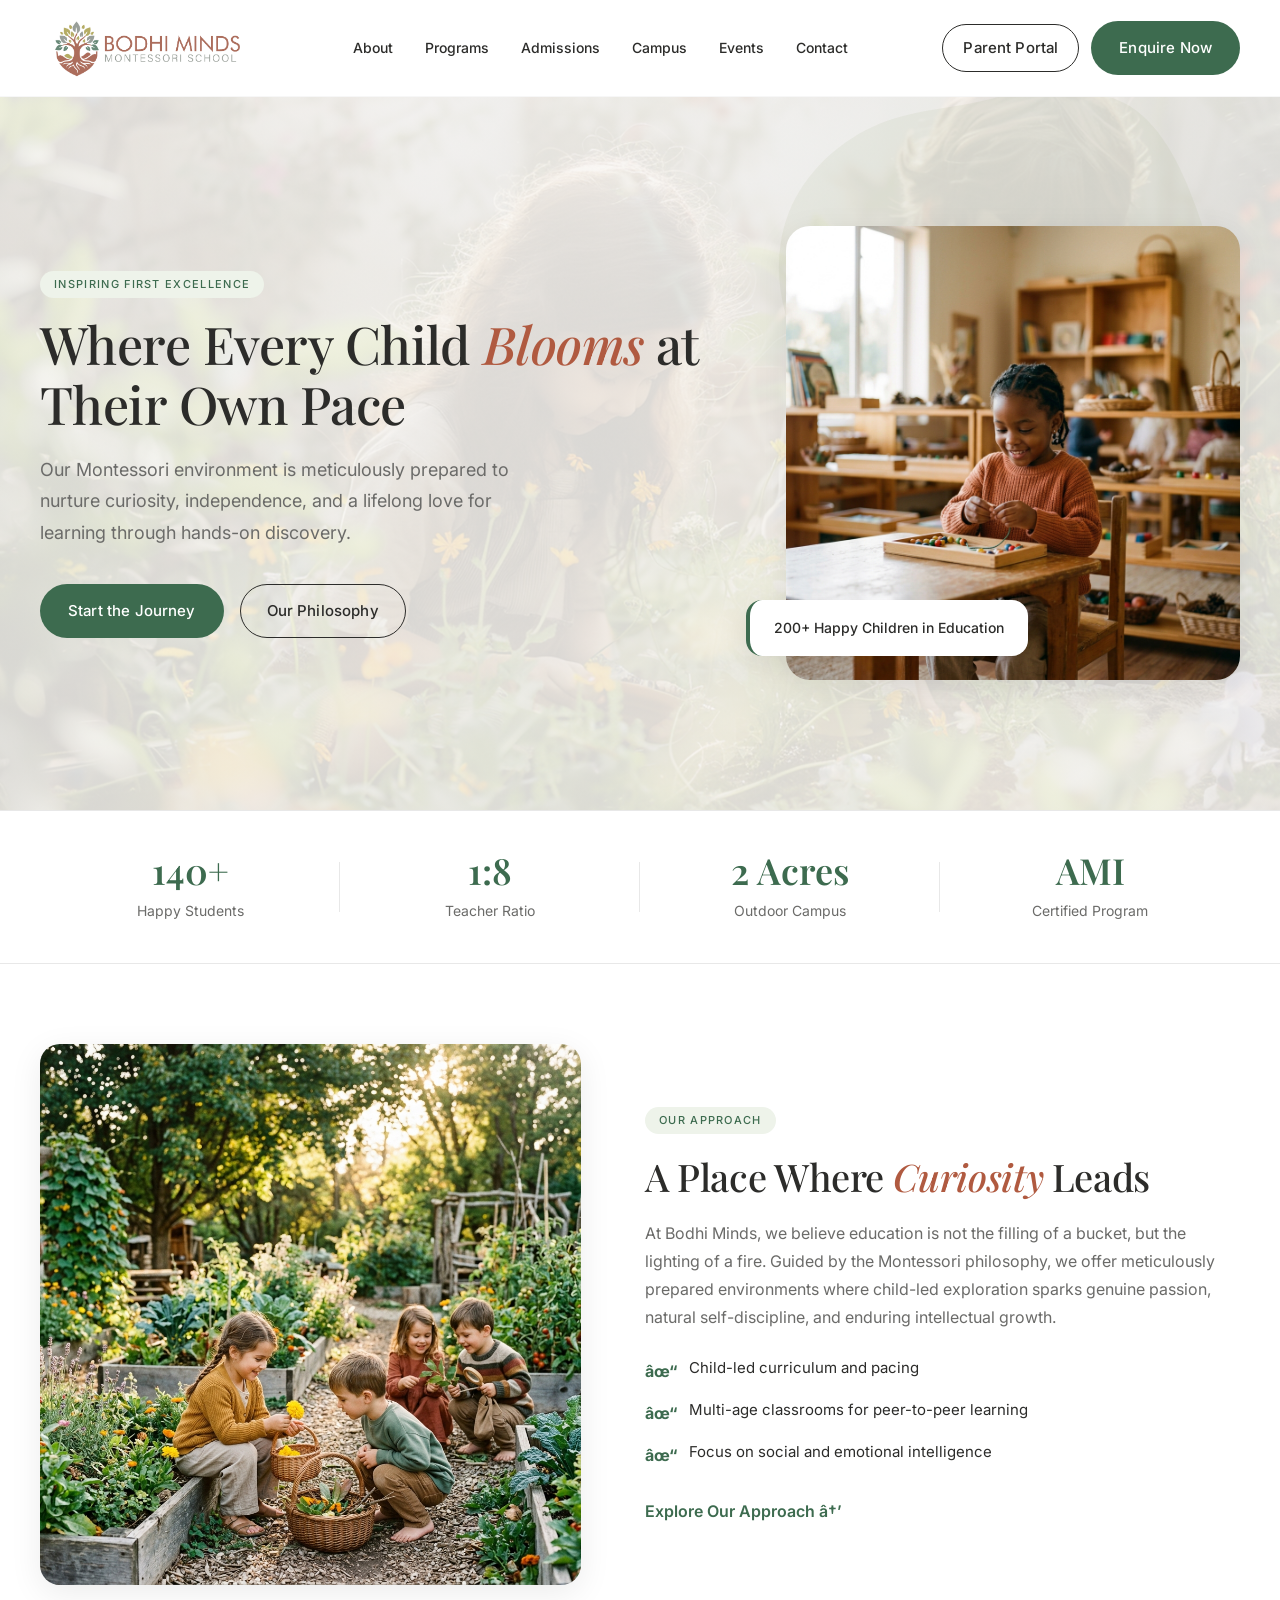
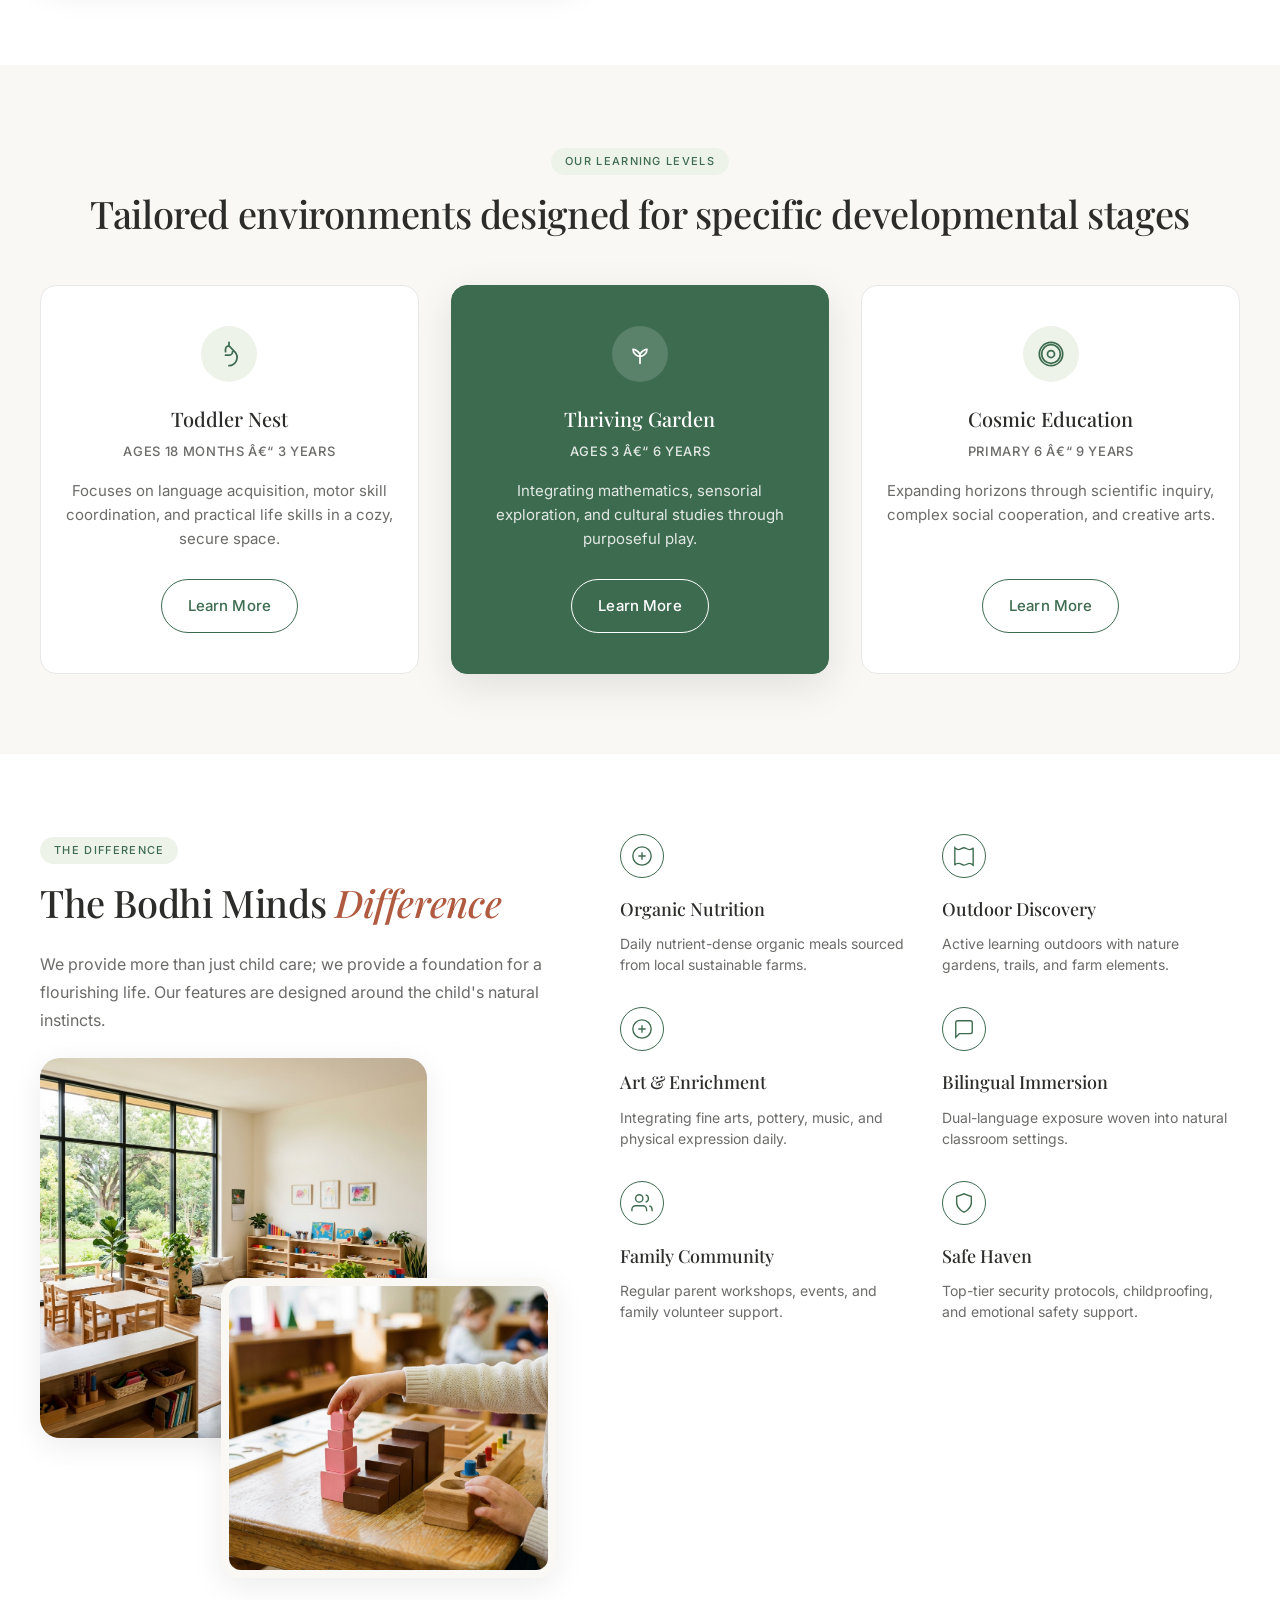
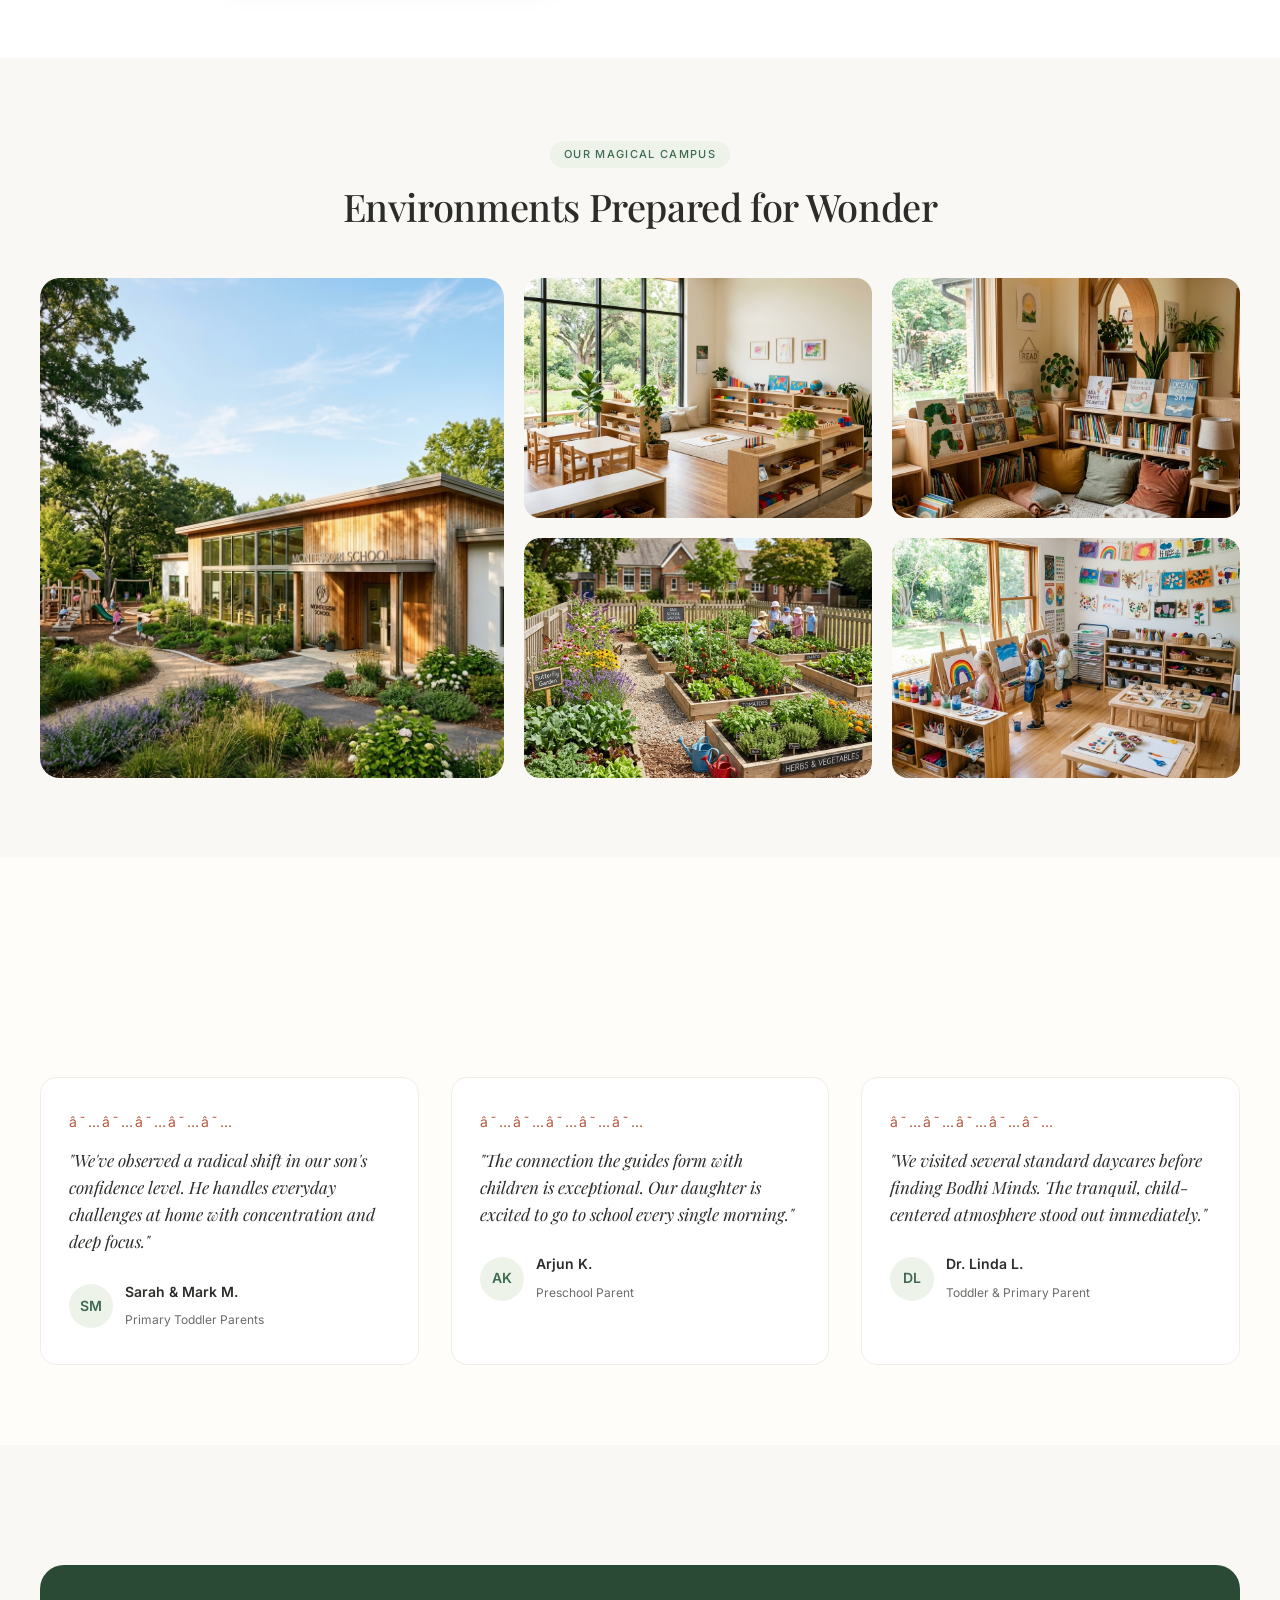
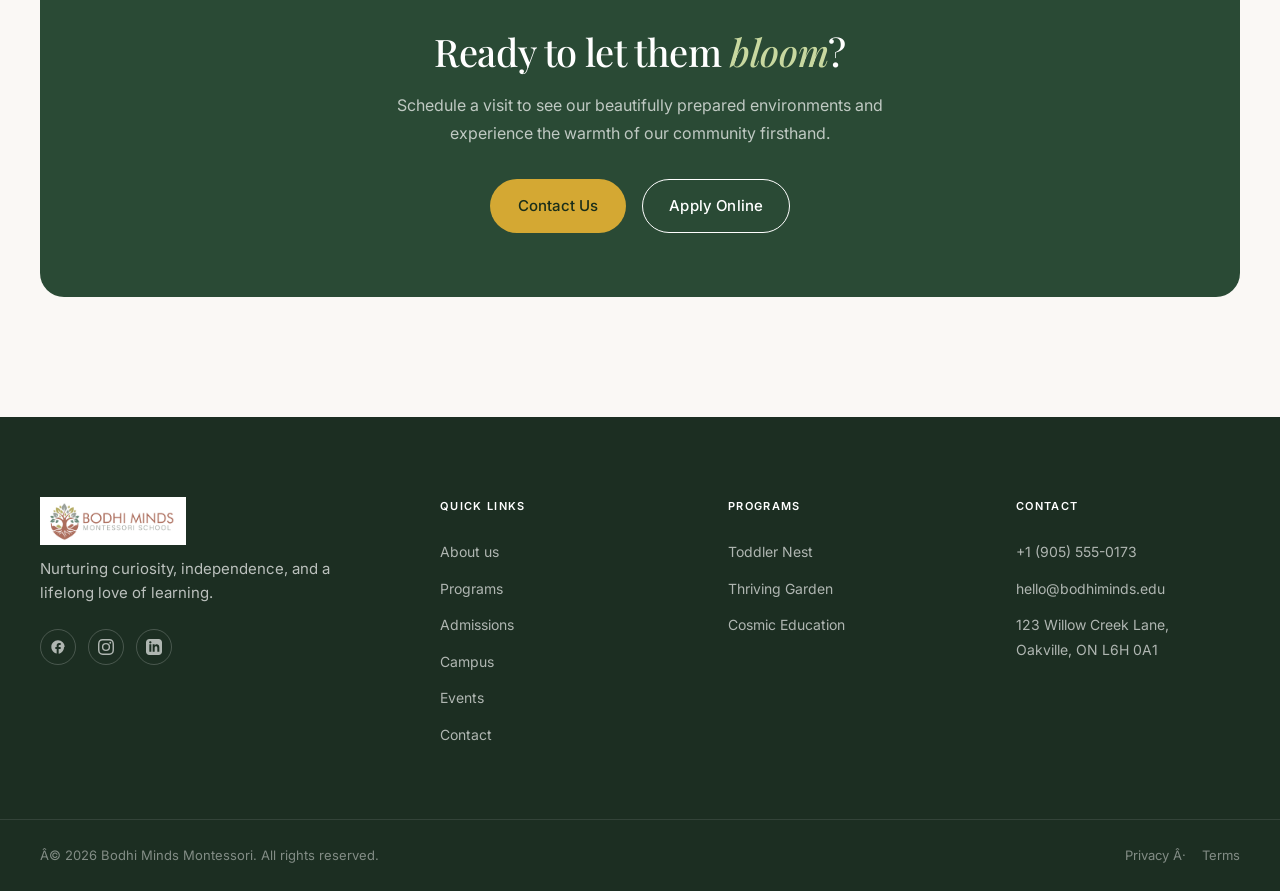
==== commit c61e7dd4: "Update website sections and styles" ====
--- a/index.html
+++ b/index.html
@@ -1,13 +1,13 @@
-<!DOCTYPE html>
+﻿<!DOCTYPE html>
 <html lang="en">
 <head>
   <meta charset="UTF-8">
   <meta name="viewport" content="width=device-width, initial-scale=1.0">
-  <title>Bodhi Minds Montessori — Where Every Child Blooms</title>
+  <title>Bodhi Minds Montessori â€” Where Every Child Blooms</title>
   
   <!-- SEO Meta Tags -->
-  <meta name="description" content="Bodhi Minds Montessori — A nature-integrated, child-led Montessori school in Canada. AMI-certified educators. Toddler, Preschool & Kindergarten programs.">
-  <meta property="og:title" content="Bodhi Minds Montessori — Where Every Child Blooms">
+  <meta name="description" content="Bodhi Minds Montessori â€” A nature-integrated, child-led Montessori school in Canada. AMI-certified educators. Toddler, Preschool & Kindergarten programs.">
+  <meta property="og:title" content="Bodhi Minds Montessori â€” Where Every Child Blooms">
   <meta property="og:description" content="Discover Montessori education rooted in curiosity, nature, and independence. Serving families in Canada.">
   <meta property="og:image" content="images/blog_event1.png">
   <meta name="robots" content="index, follow">
@@ -85,7 +85,10 @@
         <a href="events.html">Events</a>
         <a href="contact.html">Contact</a>
       </div>
-      <a href="contact.html" class="btn nav-cta">Enquire Now</a>
+      <div class="nav-cta" style="display: flex; gap: 12px;">
+        <a href="#" class="btn btn-outline" style="padding: 10px 20px; background: transparent;">Parent Portal</a>
+        <a href="contact.html" class="btn btn-primary">Enquire Now</a>
+      </div>
       <div class="nav-hamburger" aria-label="Open menu">
         <span></span>
         <span></span>
@@ -110,7 +113,8 @@
       <a href="events.html">Events</a>
       <a href="contact.html">Contact</a>
     </div>
-    <a href="contact.html" class="btn btn-primary" style="margin-top: 24px; width: 100%;">Enquire Now</a>
+    <a href="#" class="btn btn-outline" style="margin-top: 24px; width: 100%; background: transparent;">Parent Portal</a>
+    <a href="contact.html" class="btn btn-primary" style="margin-top: 12px; width: 100%;">Enquire Now</a>
   </div>
 
   <main>
@@ -133,7 +137,7 @@
         <div class="hero-image-wrapper animate-on-scroll">
           <img src="images/hero_child.png" alt="A young child exploring wooden sorting toys in a warm Montessori classroom setting" class="img-hero">
           <div class="hero-stat-card">
-            15+ Years of Excellence | 200+ Happy Children in Education
+            200+ Happy Children in Education
           </div>
         </div>
       </div>
@@ -174,19 +178,19 @@
             <p>At Bodhi Minds, we believe education is not the filling of a bucket, but the lighting of a fire. Guided by the Montessori philosophy, we offer meticulously prepared environments where child-led exploration sparks genuine passion, natural self-discipline, and enduring intellectual growth.</p>
             <div class="bullets-list">
               <div class="check-item">
-                <span class="check-icon">✓</span>
+                <span class="check-icon">âœ“</span>
                 <span>Child-led curriculum and pacing</span>
               </div>
               <div class="check-item">
-                <span class="check-icon">✓</span>
+                <span class="check-icon">âœ“</span>
                 <span>Multi-age classrooms for peer-to-peer learning</span>
               </div>
               <div class="check-item">
-                <span class="check-icon">✓</span>
+                <span class="check-icon">âœ“</span>
                 <span>Focus on social and emotional intelligence</span>
               </div>
             </div>
-            <a href="about.html" class="cta-text-link">Explore Our Approach →</a>
+            <a href="about.html" class="cta-text-link">Explore Our Approach â†’</a>
           </div>
         </div>
       </div>
@@ -205,7 +209,7 @@
               <svg viewBox="0 0 24 24" fill="none" stroke="currentColor" stroke-width="1.5" stroke-linecap="round" stroke-linejoin="round"><path d="M12 22a7 7 0 0 0 5-11.8L12 5V2m0 3a3 3 0 0 0-3 3v2m6 0a3 3 0 0 1-3 3h-3"/></svg>
             </div>
             <h3>Toddler Nest</h3>
-            <div class="age-range">Ages 18 months – 3 years</div>
+            <div class="age-range">Ages 18 months â€“ 3 years</div>
             <p>Focuses on language acquisition, motor skill coordination, and practical life skills in a cozy, secure space.</p>
             <a href="programs.html#toddler" class="btn btn-outline-green">Learn More</a>
           </div>
@@ -216,7 +220,7 @@
               <svg viewBox="0 0 24 24" fill="none" stroke="currentColor" stroke-width="1.5" stroke-linecap="round" stroke-linejoin="round"><path d="M12 12c-2-2.67-4-4-6-4 0 4 4 6 6 6m0-2c2-2.67 4-4 6-4 0 4-4 6-6 6m0 6V12"/></svg>
             </div>
             <h3>Thriving Garden</h3>
-            <div class="age-range">Ages 3 – 6 years</div>
+            <div class="age-range">Ages 3 â€“ 6 years</div>
             <p>Integrating mathematics, sensorial exploration, and cultural studies through purposeful play.</p>
             <a href="programs.html#preschool" class="btn btn-outline-white">Learn More</a>
           </div>
@@ -227,7 +231,7 @@
               <svg viewBox="0 0 24 24" fill="none" stroke="currentColor" stroke-width="1.5" stroke-linecap="round" stroke-linejoin="round"><path d="M12 2a10 10 0 1 0 10 10A10 10 0 0 0 12 2zm0 18a8 8 0 1 1 8-8 8 8 0 0 1-8 8z"/><circle cx="12" cy="12" r="3"/></svg>
             </div>
             <h3>Cosmic Education</h3>
-            <div class="age-range">Primary 6 – 9 years</div>
+            <div class="age-range">Primary 6 â€“ 9 years</div>
             <p>Expanding horizons through scientific inquiry, complex social cooperation, and creative arts.</p>
             <a href="programs.html#kindergarten" class="btn btn-outline-green">Learn More</a>
           </div>
@@ -345,7 +349,7 @@
         <div class="testimonials-grid animate-on-scroll">
           
           <div class="testimonial-card">
-            <div class="stars">★★★★★</div>
+            <div class="stars">â˜…â˜…â˜…â˜…â˜…</div>
             <p class="testimonial-quote">"We've observed a radical shift in our son's confidence level. He handles everyday challenges at home with concentration and deep focus."</p>
             <div class="testimonial-author">
               <div class="author-avatar">SM</div>
@@ -357,7 +361,7 @@
           </div>
 
           <div class="testimonial-card">
-            <div class="stars">★★★★★</div>
+            <div class="stars">â˜…â˜…â˜…â˜…â˜…</div>
             <p class="testimonial-quote">"The connection the guides form with children is exceptional. Our daughter is excited to go to school every single morning."</p>
             <div class="testimonial-author">
               <div class="author-avatar">AK</div>
@@ -369,7 +373,7 @@
           </div>
 
           <div class="testimonial-card">
-            <div class="stars">★★★★★</div>
+            <div class="stars">â˜…â˜…â˜…â˜…â˜…</div>
             <p class="testimonial-quote">"We visited several standard daycares before finding Bodhi Minds. The tranquil, child-centered atmosphere stood out immediately."</p>
             <div class="testimonial-author">
               <div class="author-avatar">DL</div>
@@ -398,62 +402,12 @@
       </div>
     </section>
 
-    <!-- SECTION 8: BLOG -->
-    <section class="section section-alt" aria-label="Latest blog articles">
-      <div class="container">
-        <div class="blog-header animate-on-scroll">
-          <div>
-            <span class="eyebrow">The Bodhi Blog</span>
-            <h2>Latest Insights & Stories</h2>
-          </div>
-          <a href="events.html" class="cta-text-link">View All Stories →</a>
-        </div>
-        <div class="blog-grid animate-on-scroll">
-          
-          <article class="card blog-card">
-            <div class="blog-card-img">
-              <img src="images/blog_event1.png" alt="Children doing creative crafts in class" loading="lazy">
-            </div>
-            <div class="blog-card-content">
-              <span class="eyebrow">Philosophy</span>
-              <h3><a href="events.html">The Power of the Prepared Environment</a></h3>
-              <p class="text-muted" style="font-size:14px; margin-bottom:12px;">Discover how physical classrooms guide self-directed learning and inner development.</p>
-              <span class="blog-date">May 12, 2026</span>
-            </div>
-          </article>
-
-          <article class="card blog-card">
-            <div class="blog-card-img">
-              <img src="images/blog_event2.png" alt="Hands-on Montessori materials close up" loading="lazy">
-            </div>
-            <div class="blog-card-content">
-              <span class="eyebrow">At Home</span>
-              <h3><a href="events.html">Bringing Montessori Practices Into Your Home</a></h3>
-              <p class="text-muted" style="font-size:14px; margin-bottom:12px;">Simple, actionable tips to arrange household items and foster independence at home.</p>
-              <span class="blog-date">April 24, 2026</span>
-            </div>
-          </article>
-
-          <article class="card blog-card">
-            <div class="blog-card-img">
-              <img src="images/campus_garden.png" alt="Kids learning outdoors in nature" loading="lazy">
-            </div>
-            <div class="blog-card-content">
-              <span class="eyebrow">Outdoors</span>
-              <h3><a href="events.html">Nature-Centered Learning: Farm-To-Table</a></h3>
-              <p class="text-muted" style="font-size:14px; margin-bottom:12px;">How gardening teaches children biology, responsibility, patience, and love for nature.</p>
-              <span class="blog-date">March 15, 2026</span>
-            </div>
-          </article>
-
-        </div>
-      </div>
-    </section>
+
   </main>
 
   <!-- LIGHTBOX -->
   <div class="lightbox" role="dialog" aria-label="Image lightbox">
-    <span class="lightbox-close" aria-label="Close lightbox">×</span>
+    <span class="lightbox-close" aria-label="Close lightbox">Ã—</span>
     <img src="" alt="Enlarged gallery image">
   </div>
 
@@ -498,9 +452,9 @@
       </div>
     </div>
     <div class="footer-bottom">
-      <span>© 2026 Bodhi Minds Montessori. All rights reserved.</span>
+      <span>Â© 2026 Bodhi Minds Montessori. All rights reserved.</span>
       <div>
-        <a href="#">Privacy</a> · <a href="#">Terms</a>
+        <a href="#">Privacy</a> Â· <a href="#">Terms</a>
       </div>
     </div>
   </footer>
@@ -508,3 +462,5 @@
   <script src="js/main.js"></script>
 </body>
 </html>
+
+
--- a/css/tokens.css
+++ b/css/tokens.css
@@ -52,7 +52,7 @@
   --radius-input: 10px;
 
   /* Nav */
-  --nav-height: 72px;
+  --nav-height: 96px;
 
   /* Shadows */
   --shadow-card: 0 8px 32px rgba(0,0,0,0.08);
--- a/css/style.css
+++ b/css/style.css
@@ -31,13 +31,13 @@
   align-items: center;
 }
 .nav-logo img {
-  height: 40px;
+  height: 56px;
   width: auto;
   object-fit: contain;
 }
 @media (min-width: 1025px) {
   .nav-logo img {
-    height: 56px;
+    height: 72px;
   }
 }
 .nav-links {
@@ -70,14 +70,9 @@
   color: var(--color-forest);
 }
 .nav-cta {
-  background: var(--color-forest);
-  color: #fff;
-  border-radius: 999px;
-  padding: 10px 22px;
-  font-size: 14px;
-}
-.nav-cta:hover {
-  background: var(--color-forest-dark);
+  display: flex;
+  align-items: center;
+  gap: 12px;
 }
 .nav-hamburger {
   display: none;
@@ -118,6 +113,8 @@
   width: 320px;
   max-width: 85vw;
   height: 100vh;
+  height: 100dvh;
+  overflow-y: auto;
   background: var(--color-surface);
   z-index: 1005;
   display: flex;
@@ -139,7 +136,7 @@
   padding-bottom: 16px;
 }
 .mobile-drawer-logo img {
-  height: 32px;
+  height: 48px;
   width: auto;
 }
 .mobile-drawer-close {
@@ -173,17 +170,19 @@
 }
 
 @media(max-width:768px){
-  .nav-links, .nav-cta { display: none; }
+  .nav-links, .nav-cta { display: none !important; }
   .nav-hamburger { display: flex; }
   .nav-inner { padding: 0 20px; }
 }
 
 /* === PAGE HERO BANNER === */
 .page-intro {
-  background: var(--color-badge-bg);
+  --hero-bg: url('../images/kid-learning-garden.jpg');
+  background: linear-gradient(rgba(250, 248, 245, 0.75), rgba(250, 248, 245, 0.75)), var(--hero-bg) center/cover no-repeat;
   padding: 80px 0;
   text-align: center;
   margin-top: var(--nav-height);
+  position: relative;
 }
 .breadcrumb {
   font-size: 13px;
@@ -416,7 +415,10 @@
   .hero-buttons { justify-content: center; }
   .hero-stat-card { left: 50%; transform: translateX(-50%); bottom: -20px; width: max-content; }
   .hero-image-wrapper { max-width: 480px; margin: 40px auto 0; }
-  .trust-inner { flex-direction: column; gap: 32px; }
+  .trust-inner { flex-direction: row; gap: 8px; justify-content: space-between; align-items: flex-start; }
+  .trust-item { padding: 0 4px; }
+  .trust-number { font-size: 20px; margin-bottom: 4px; }
+  .trust-label { font-size: 10px; line-height: 1.2; }
   .trust-item:not(:last-child)::after { display: none; }
 }
 
@@ -1016,6 +1018,16 @@
   .about-split, .contact-split {
     padding: 0 16px;
   }
+  .hero-buttons {
+    flex-wrap: nowrap;
+    gap: 8px;
+    width: 100%;
+  }
+  .hero-buttons .btn {
+    flex: 1;
+    padding: 12px 4px;
+    font-size: 13px;
+  }
 }
 
 /* Custom Bento Layout for Campus Page */
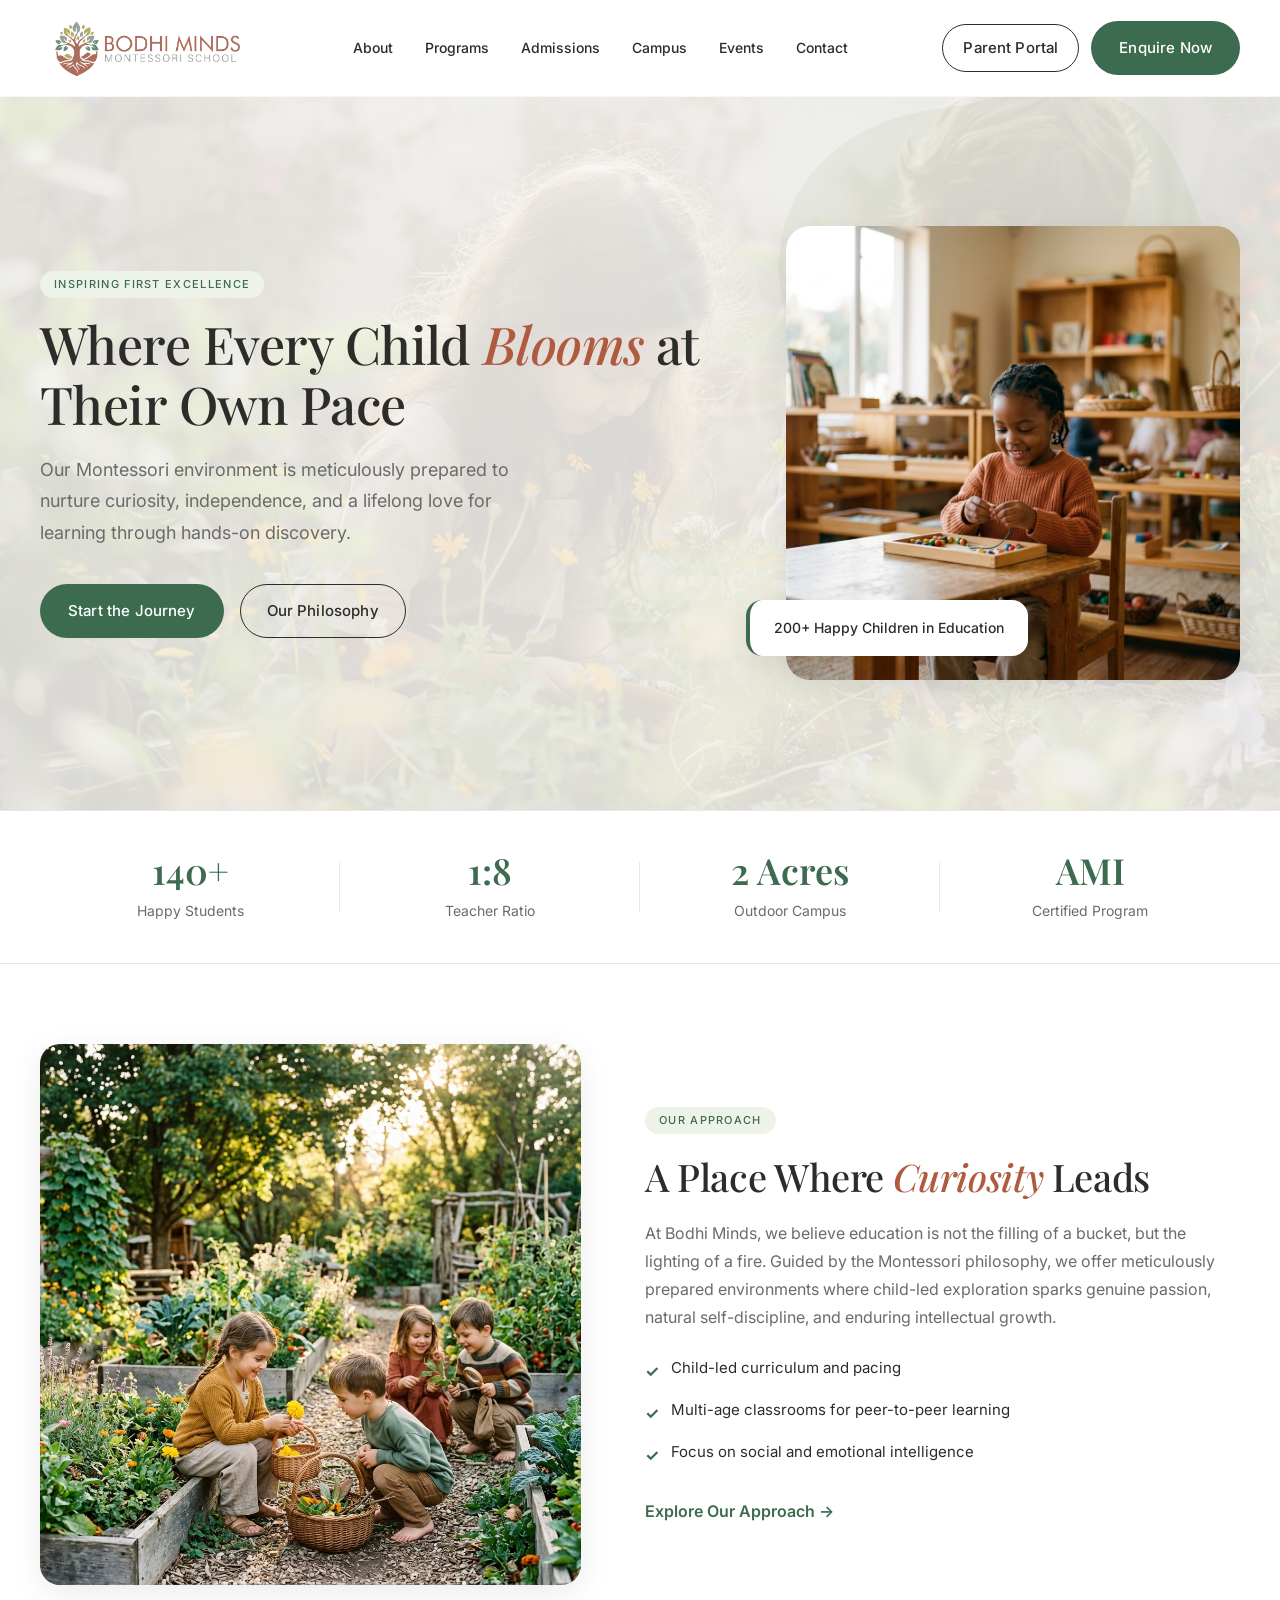
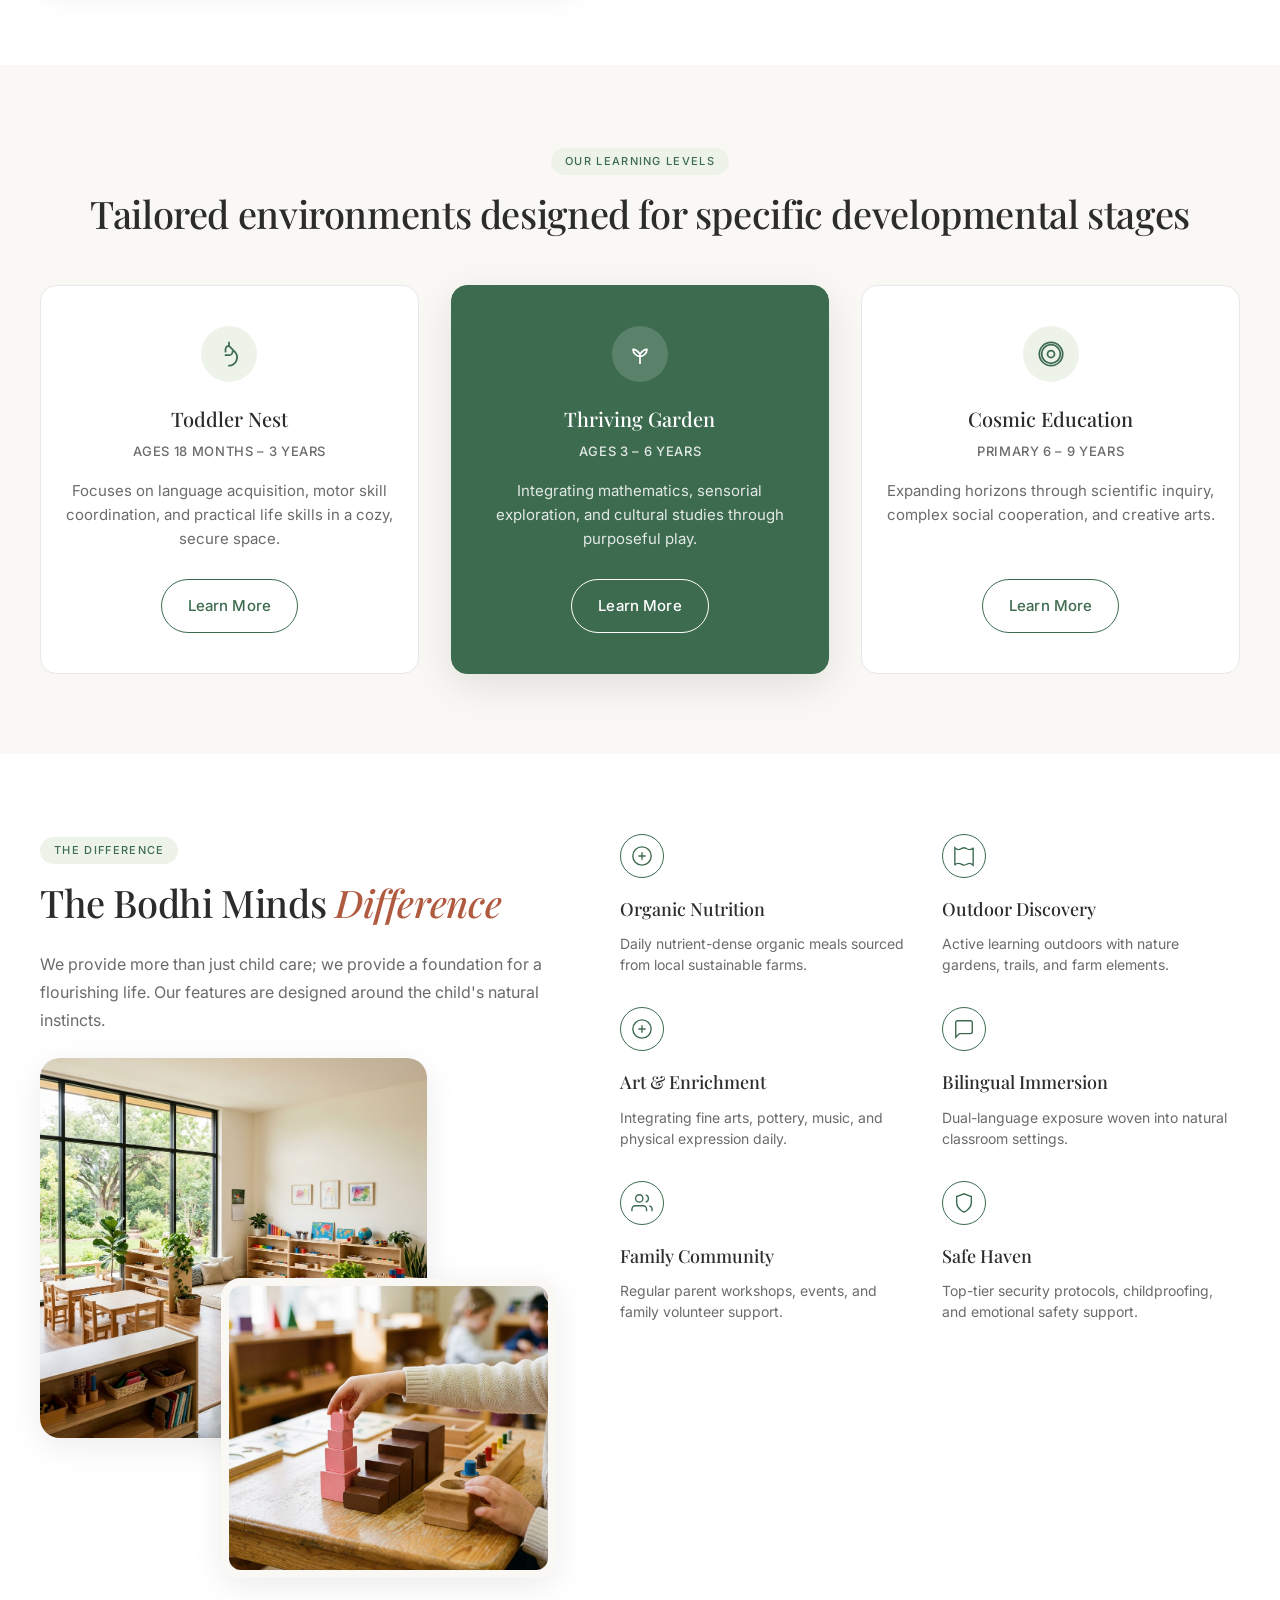
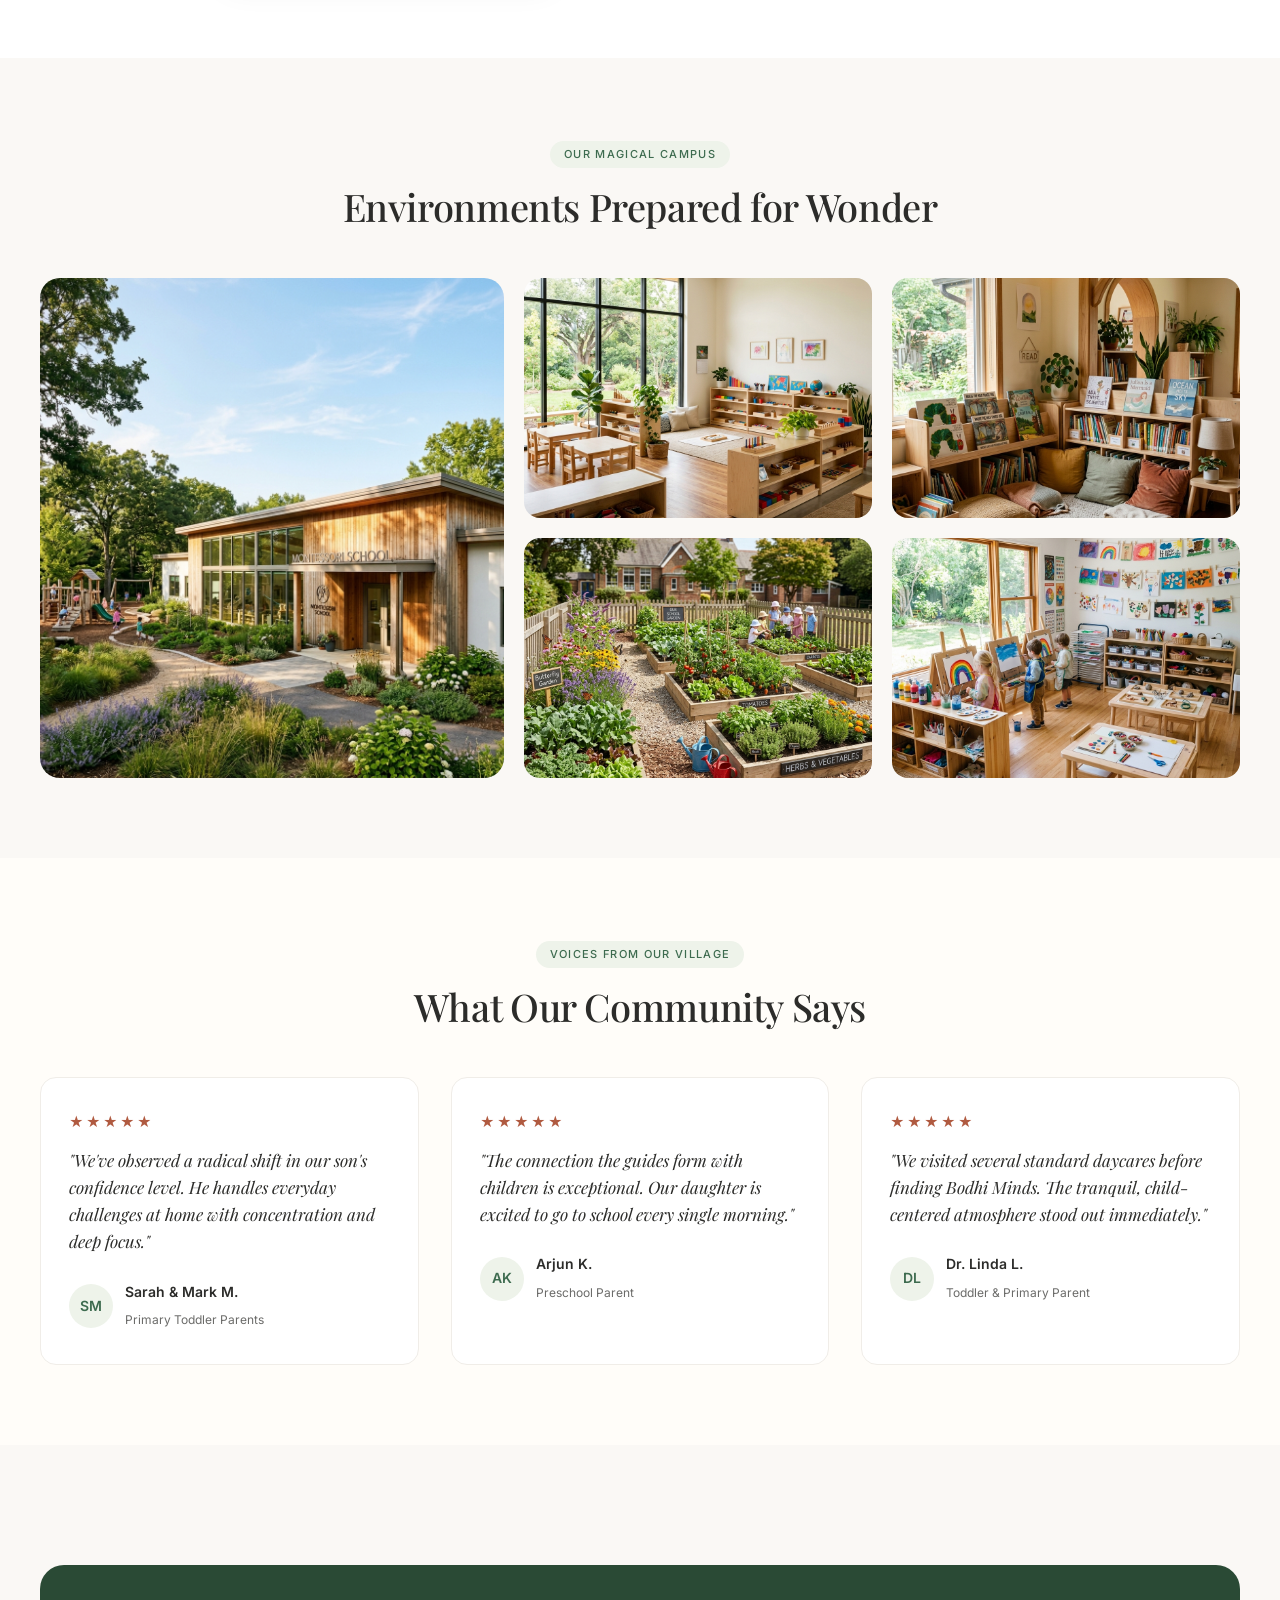
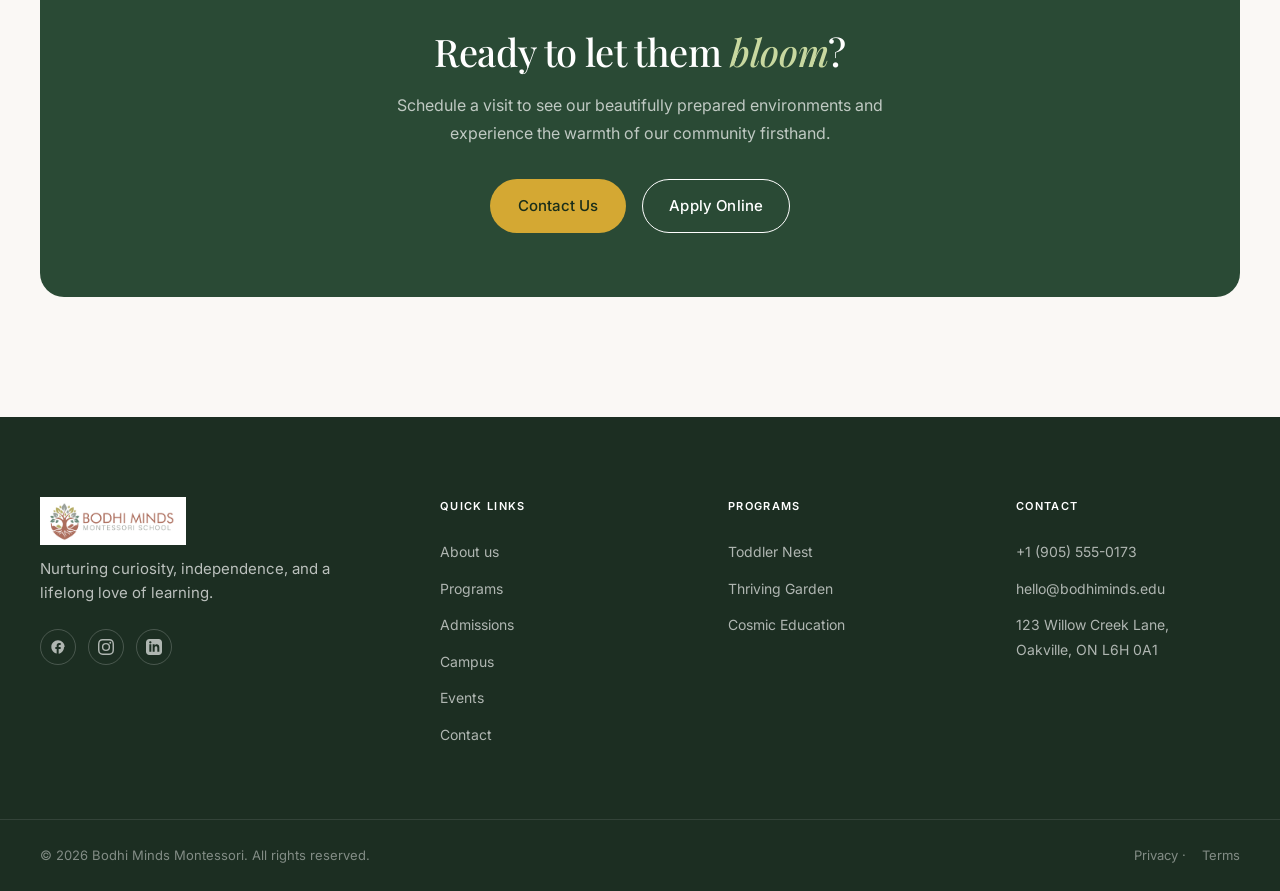
==== commit eed7a0eb: "Fix mojibake encoding issues" ====
--- a/index.html
+++ b/index.html
@@ -3,11 +3,11 @@
 <head>
   <meta charset="UTF-8">
   <meta name="viewport" content="width=device-width, initial-scale=1.0">
-  <title>Bodhi Minds Montessori â€” Where Every Child Blooms</title>
+  <title>Bodhi Minds Montessori — Where Every Child Blooms</title>
   
   <!-- SEO Meta Tags -->
-  <meta name="description" content="Bodhi Minds Montessori â€” A nature-integrated, child-led Montessori school in Canada. AMI-certified educators. Toddler, Preschool & Kindergarten programs.">
-  <meta property="og:title" content="Bodhi Minds Montessori â€” Where Every Child Blooms">
+  <meta name="description" content="Bodhi Minds Montessori — A nature-integrated, child-led Montessori school in Canada. AMI-certified educators. Toddler, Preschool & Kindergarten programs.">
+  <meta property="og:title" content="Bodhi Minds Montessori — Where Every Child Blooms">
   <meta property="og:description" content="Discover Montessori education rooted in curiosity, nature, and independence. Serving families in Canada.">
   <meta property="og:image" content="images/blog_event1.png">
   <meta name="robots" content="index, follow">
@@ -178,19 +178,19 @@
             <p>At Bodhi Minds, we believe education is not the filling of a bucket, but the lighting of a fire. Guided by the Montessori philosophy, we offer meticulously prepared environments where child-led exploration sparks genuine passion, natural self-discipline, and enduring intellectual growth.</p>
             <div class="bullets-list">
               <div class="check-item">
-                <span class="check-icon">âœ“</span>
+                <span class="check-icon">✓</span>
                 <span>Child-led curriculum and pacing</span>
               </div>
               <div class="check-item">
-                <span class="check-icon">âœ“</span>
+                <span class="check-icon">✓</span>
                 <span>Multi-age classrooms for peer-to-peer learning</span>
               </div>
               <div class="check-item">
-                <span class="check-icon">âœ“</span>
+                <span class="check-icon">✓</span>
                 <span>Focus on social and emotional intelligence</span>
               </div>
             </div>
-            <a href="about.html" class="cta-text-link">Explore Our Approach â†’</a>
+            <a href="about.html" class="cta-text-link">Explore Our Approach →</a>
           </div>
         </div>
       </div>
@@ -209,7 +209,7 @@
               <svg viewBox="0 0 24 24" fill="none" stroke="currentColor" stroke-width="1.5" stroke-linecap="round" stroke-linejoin="round"><path d="M12 22a7 7 0 0 0 5-11.8L12 5V2m0 3a3 3 0 0 0-3 3v2m6 0a3 3 0 0 1-3 3h-3"/></svg>
             </div>
             <h3>Toddler Nest</h3>
-            <div class="age-range">Ages 18 months â€“ 3 years</div>
+            <div class="age-range">Ages 18 months – 3 years</div>
             <p>Focuses on language acquisition, motor skill coordination, and practical life skills in a cozy, secure space.</p>
             <a href="programs.html#toddler" class="btn btn-outline-green">Learn More</a>
           </div>
@@ -220,7 +220,7 @@
               <svg viewBox="0 0 24 24" fill="none" stroke="currentColor" stroke-width="1.5" stroke-linecap="round" stroke-linejoin="round"><path d="M12 12c-2-2.67-4-4-6-4 0 4 4 6 6 6m0-2c2-2.67 4-4 6-4 0 4-4 6-6 6m0 6V12"/></svg>
             </div>
             <h3>Thriving Garden</h3>
-            <div class="age-range">Ages 3 â€“ 6 years</div>
+            <div class="age-range">Ages 3 – 6 years</div>
             <p>Integrating mathematics, sensorial exploration, and cultural studies through purposeful play.</p>
             <a href="programs.html#preschool" class="btn btn-outline-white">Learn More</a>
           </div>
@@ -231,7 +231,7 @@
               <svg viewBox="0 0 24 24" fill="none" stroke="currentColor" stroke-width="1.5" stroke-linecap="round" stroke-linejoin="round"><path d="M12 2a10 10 0 1 0 10 10A10 10 0 0 0 12 2zm0 18a8 8 0 1 1 8-8 8 8 0 0 1-8 8z"/><circle cx="12" cy="12" r="3"/></svg>
             </div>
             <h3>Cosmic Education</h3>
-            <div class="age-range">Primary 6 â€“ 9 years</div>
+            <div class="age-range">Primary 6 – 9 years</div>
             <p>Expanding horizons through scientific inquiry, complex social cooperation, and creative arts.</p>
             <a href="programs.html#kindergarten" class="btn btn-outline-green">Learn More</a>
           </div>
@@ -349,7 +349,7 @@
         <div class="testimonials-grid animate-on-scroll">
           
           <div class="testimonial-card">
-            <div class="stars">â˜…â˜…â˜…â˜…â˜…</div>
+            <div class="stars">★★★★★</div>
             <p class="testimonial-quote">"We've observed a radical shift in our son's confidence level. He handles everyday challenges at home with concentration and deep focus."</p>
             <div class="testimonial-author">
               <div class="author-avatar">SM</div>
@@ -361,7 +361,7 @@
           </div>
 
           <div class="testimonial-card">
-            <div class="stars">â˜…â˜…â˜…â˜…â˜…</div>
+            <div class="stars">★★★★★</div>
             <p class="testimonial-quote">"The connection the guides form with children is exceptional. Our daughter is excited to go to school every single morning."</p>
             <div class="testimonial-author">
               <div class="author-avatar">AK</div>
@@ -373,7 +373,7 @@
           </div>
 
           <div class="testimonial-card">
-            <div class="stars">â˜…â˜…â˜…â˜…â˜…</div>
+            <div class="stars">★★★★★</div>
             <p class="testimonial-quote">"We visited several standard daycares before finding Bodhi Minds. The tranquil, child-centered atmosphere stood out immediately."</p>
             <div class="testimonial-author">
               <div class="author-avatar">DL</div>
@@ -452,9 +452,9 @@
       </div>
     </div>
     <div class="footer-bottom">
-      <span>Â© 2026 Bodhi Minds Montessori. All rights reserved.</span>
+      <span>© 2026 Bodhi Minds Montessori. All rights reserved.</span>
       <div>
-        <a href="#">Privacy</a> Â· <a href="#">Terms</a>
+        <a href="#">Privacy</a> · <a href="#">Terms</a>
       </div>
     </div>
   </footer>
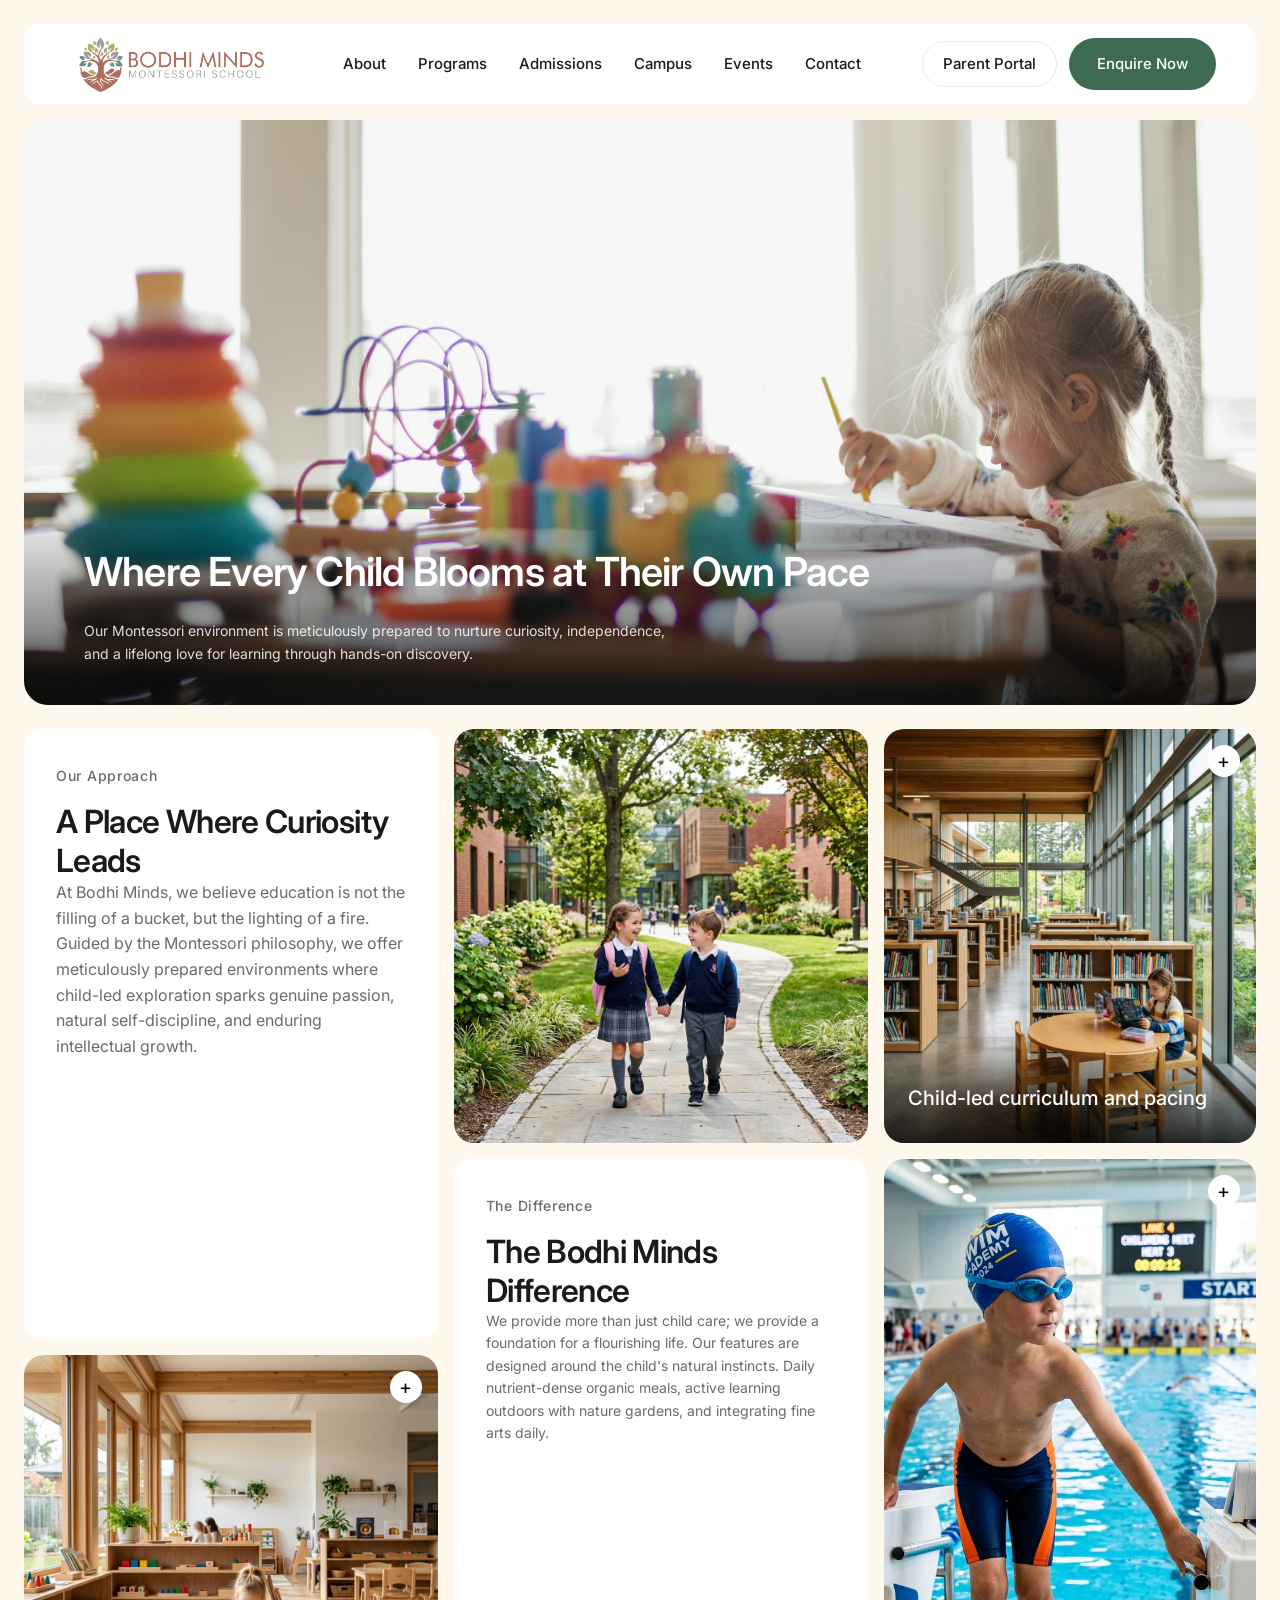
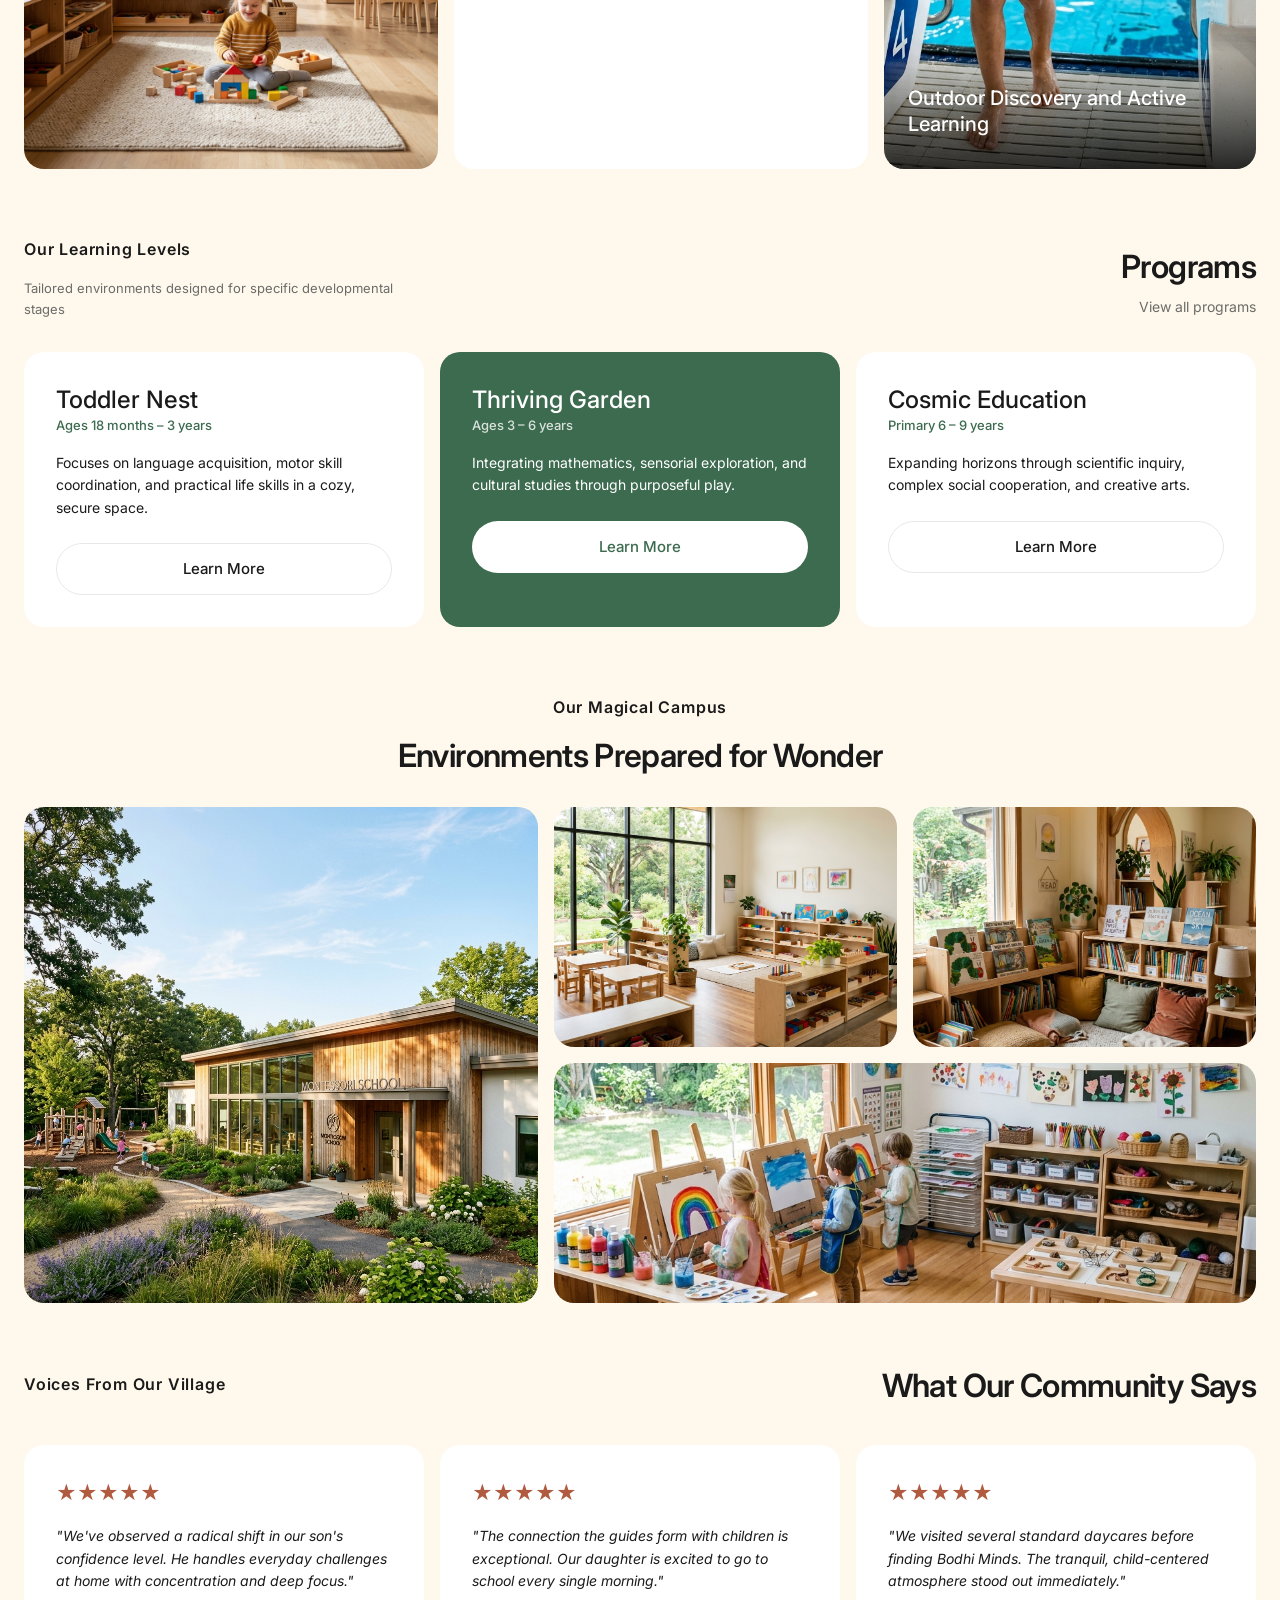
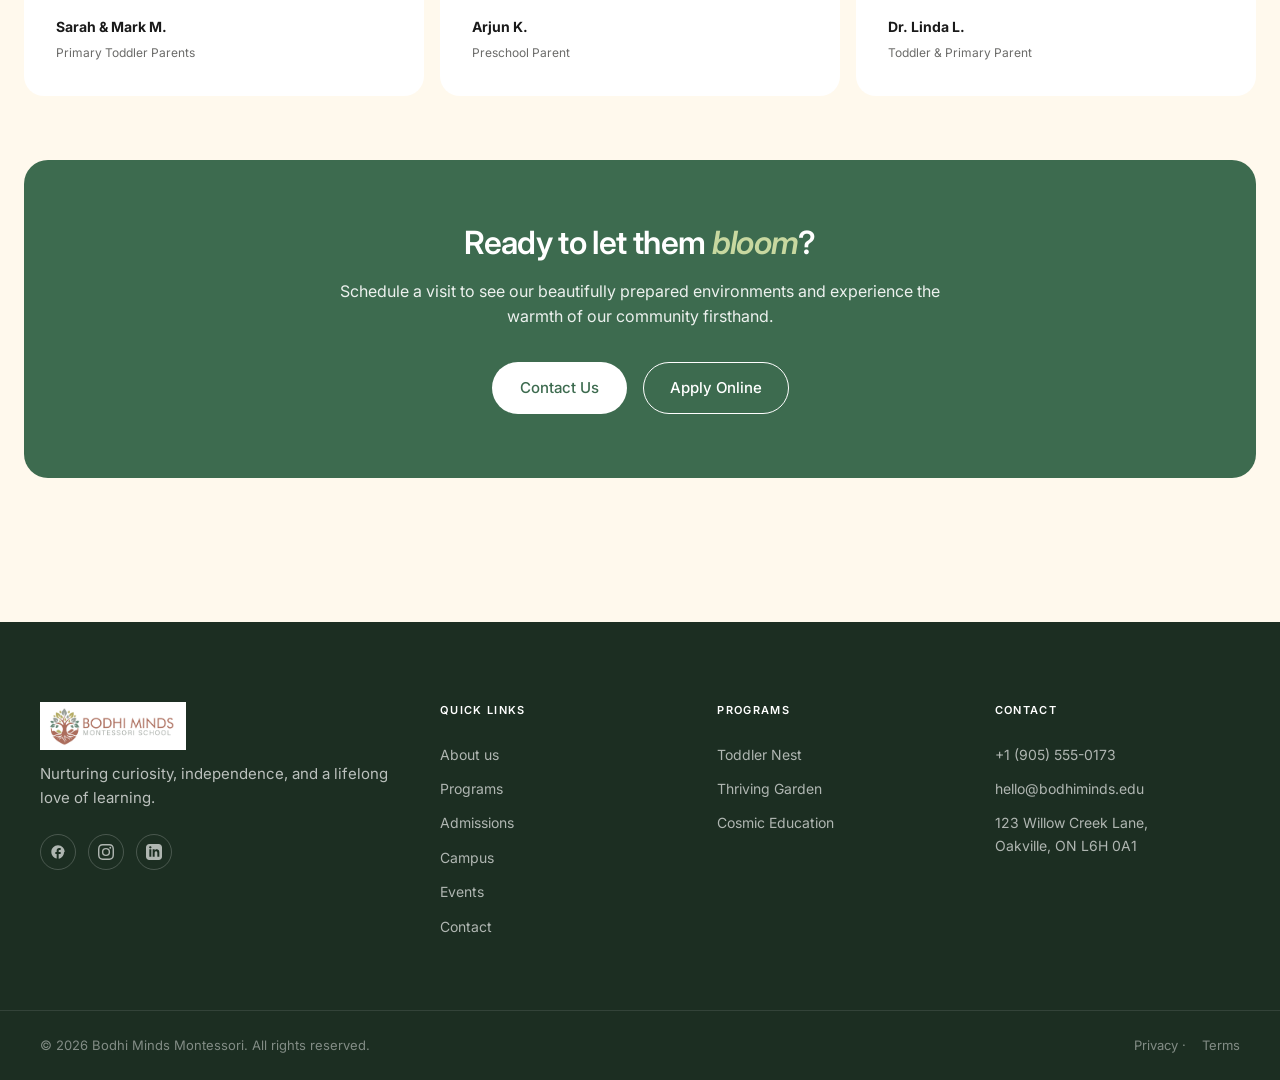
==== commit b2d33205: "Update layout, styling, and images" ====
--- a/index.html
+++ b/index.html
@@ -1,4 +1,4 @@
-﻿<!DOCTYPE html>
+<!DOCTYPE html>
 <html lang="en">
 <head>
   <meta charset="UTF-8">
@@ -118,296 +118,184 @@
   </div>
 
   <main>
-    <!-- SECTION 1: HERO -->
-    <section class="hero" aria-label="Hero">
-      <!-- Subtle SVG organic shape in top-right -->
-      <svg class="hero-svg-bg" viewBox="0 0 200 200" xmlns="http://www.w3.org/2000/svg">
-        <path fill="currentColor" d="M45.7,-64.3C57.9,-58.2,65.6,-42.9,71.2,-27.1C76.9,-11.3,80.4,5,76.5,19.3C72.6,33.5,61.2,45.8,48.2,55.8C35.2,65.8,20.5,73.5,4.7,72.9C-11.2,72.3,-22.4,63.3,-34.5,53.8C-46.7,44.2,-59.8,34.1,-67.2,20.2C-74.6,6.3,-76.3,-11.4,-70.7,-25.9C-65.1,-40.4,-52.3,-51.7,-38.7,-57.2C-25.1,-62.7,-10.7,-62.4,3.2,-66.7C17.1,-71,33.5,-70.3,45.7,-64.3Z" transform="translate(100 100)" />
-      </svg>
-      <div class="hero-inner">
-        <div class="hero-text animate-on-scroll">
-          <span class="eyebrow">Inspiring First Excellence</span>
-          <h1>Where Every Child <span class="italic-accent">Blooms</span> at Their Own Pace</h1>
-          <p class="hero-desc">Our Montessori environment is meticulously prepared to nurture curiosity, independence, and a lifelong love for learning through hands-on discovery.</p>
-          <div class="hero-buttons">
-            <a href="admissions.html" class="btn btn-primary">Start the Journey</a>
-            <a href="about.html" class="btn btn-outline">Our Philosophy</a>
-          </div>
-        </div>
-        <div class="hero-image-wrapper animate-on-scroll">
-          <img src="images/hero_child.png" alt="A young child exploring wooden sorting toys in a warm Montessori classroom setting" class="img-hero">
-          <div class="hero-stat-card">
-            200+ Happy Children in Education
-          </div>
-        </div>
-      </div>
-    </section>
-
-    <!-- Trust Bar below hero -->
-    <div class="trust-bar animate-on-scroll">
-      <div class="trust-inner">
-        <div class="trust-item">
-          <div class="trust-number">140+</div>
-          <div class="trust-label">Happy Students</div>
-        </div>
-        <div class="trust-item">
-          <div class="trust-number">1:8</div>
-          <div class="trust-label">Teacher Ratio</div>
-        </div>
-        <div class="trust-item">
-          <div class="trust-number">2 Acres</div>
-          <div class="trust-label">Outdoor Campus</div>
-        </div>
-        <div class="trust-item">
-          <div class="trust-number">AMI</div>
-          <div class="trust-label">Certified Program</div>
-        </div>
-      </div>
-    </div>
-
-    <!-- SECTION 2: ABOUT -->
-    <section class="section section-alt" aria-label="About our approach">
-      <div class="container">
-        <div class="about-split">
-          <div class="about-image animate-on-scroll">
-            <img src="images/about_overlap1.png" alt="Montessori kids circle time learning together in a bright outdoor environment" class="img-cover">
-          </div>
-          <div class="about-text animate-on-scroll">
-            <span class="eyebrow">Our Approach</span>
-            <h2>A Place Where <span class="italic-accent">Curiosity</span> Leads</h2>
-            <p>At Bodhi Minds, we believe education is not the filling of a bucket, but the lighting of a fire. Guided by the Montessori philosophy, we offer meticulously prepared environments where child-led exploration sparks genuine passion, natural self-discipline, and enduring intellectual growth.</p>
-            <div class="bullets-list">
-              <div class="check-item">
-                <span class="check-icon">✓</span>
-                <span>Child-led curriculum and pacing</span>
-              </div>
-              <div class="check-item">
-                <span class="check-icon">✓</span>
-                <span>Multi-age classrooms for peer-to-peer learning</span>
-              </div>
-              <div class="check-item">
-                <span class="check-icon">✓</span>
-                <span>Focus on social and emotional intelligence</span>
-              </div>
+    <div class="container main-content-wrapper">
+      
+      <!-- HERO -->
+      <section class="hero-new animate-on-scroll">
+        <img src="images/little-girl-sitting-table-with-toys.jpg" alt="School hero" class="img-hero">
+        <div class="hero-overlay">
+          <h1>Where Every Child Blooms at Their Own Pace</h1>
+          <div class="hero-bottom-text">
+            <p>Our Montessori environment is meticulously prepared to nurture curiosity, independence, and a lifelong love for learning through hands-on discovery.</p>
+          </div>
+        </div>
+      </section>
+
+      <!-- BENTO GRID SECTION -->
+      <section class="bento-layout animate-on-scroll">
+        
+        <!-- About Text Card -->
+        <div class="bento-card bento-about card-white">
+          <span class="eyebrow" style="color:var(--color-muted);">Our Approach</span>
+          <h2>A Place Where Curiosity Leads</h2>
+          <p class="text-muted">At Bodhi Minds, we believe education is not the filling of a bucket, but the lighting of a fire. Guided by the Montessori philosophy, we offer meticulously prepared environments where child-led exploration sparks genuine passion, natural self-discipline, and enduring intellectual growth.</p>
+        </div>
+
+        <!-- Students Image -->
+        <div class="bento-card bento-img bento-students">
+          <img src="images/students.png" alt="Students walking" class="img-cover">
+        </div>
+
+        <!-- Library Text/Image -->
+        <div class="bento-card bento-img-text bento-library">
+          <img src="images/library.png" alt="Library" class="img-cover">
+          <div class="card-overlay">
+            <h3>Child-led curriculum and pacing</h3>
+          </div>
+          <button class="plus-btn">+</button>
+        </div>
+
+        <!-- Classroom Image/Text -->
+        <div class="bento-card bento-img bento-classroom-img">
+          <img src="images/classroom_new.png" alt="Classroom" class="img-cover">
+          <button class="plus-btn">+</button>
+        </div>
+
+        <!-- Classroom Text Card -->
+        <div class="bento-card bento-classrooms card-white">
+          <span class="eyebrow" style="color:var(--color-muted);">The Difference</span>
+          <h2>The Bodhi Minds Difference</h2>
+          <p class="text-muted" style="font-size: 14px;">We provide more than just child care; we provide a foundation for a flourishing life. Our features are designed around the child's natural instincts. Daily nutrient-dense organic meals, active learning outdoors with nature gardens, and integrating fine arts daily.</p>
+        </div>
+
+        <!-- Swimmer Text/Image -->
+        <div class="bento-card bento-img-text bento-swimmer">
+          <img src="images/swimmer.png" alt="Swimmer" class="img-cover">
+          <div class="card-overlay">
+            <h3>Outdoor Discovery and Active Learning</h3>
+          </div>
+          <button class="plus-btn">+</button>
+        </div>
+      </section>
+
+      <!-- PROGRAMS SECTION -->
+      <section class="programs-section animate-on-scroll" style="margin-bottom: 64px;">
+        <div class="news-header">
+          <div>
+            <span class="eyebrow" style="color:var(--color-text); font-weight:600; font-size:16px;">Our Learning Levels</span>
+            <p class="text-muted" style="max-width: 400px; font-size: 13px;">Tailored environments designed for specific developmental stages</p>
+          </div>
+          <div style="text-align: right;">
+            <h2 style="margin-bottom: 8px;">Programs</h2>
+            <a href="programs.html" style="color:var(--color-muted); font-size: 14px;">View all programs</a>
+          </div>
+        </div>
+
+        <div class="news-grid">
+          <!-- Toddler Nest -->
+          <div class="news-card card-white" style="background:#fff; height:auto; padding:32px;">
+             <h3 style="color:var(--color-text); font-size: 24px; margin-top:0;">Toddler Nest</h3>
+             <span class="date" style="color:var(--color-primary); display:block; margin-bottom:16px;">Ages 18 months – 3 years</span>
+             <p style="color:var(--color-text); font-size:14px; margin-bottom:24px;">Focuses on language acquisition, motor skill coordination, and practical life skills in a cozy, secure space.</p>
+             <a href="programs.html#toddler" class="btn btn-outline" style="width:100%; text-align:center;">Learn More</a>
+          </div>
+
+          <!-- Thriving Garden -->
+          <div class="news-card card-white" style="background:var(--color-primary); height:auto; padding:32px;">
+             <h3 style="color:#fff; font-size: 24px; margin-top:0;">Thriving Garden</h3>
+             <span class="date" style="color:#fff; opacity:0.8; display:block; margin-bottom:16px;">Ages 3 – 6 years</span>
+             <p style="color:#fff; font-size:14px; margin-bottom:24px;">Integrating mathematics, sensorial exploration, and cultural studies through purposeful play.</p>
+             <a href="programs.html#preschool" class="btn btn-primary" style="background:#fff; color:var(--color-primary); width:100%; text-align:center; border:none;">Learn More</a>
+          </div>
+
+          <!-- Cosmic Education -->
+          <div class="news-card card-white" style="background:#fff; height:auto; padding:32px;">
+             <h3 style="color:var(--color-text); font-size: 24px; margin-top:0;">Cosmic Education</h3>
+             <span class="date" style="color:var(--color-primary); display:block; margin-bottom:16px;">Primary 6 – 9 years</span>
+             <p style="color:var(--color-text); font-size:14px; margin-bottom:24px;">Expanding horizons through scientific inquiry, complex social cooperation, and creative arts.</p>
+             <a href="programs.html#kindergarten" class="btn btn-outline" style="width:100%; text-align:center;">Learn More</a>
+          </div>
+        </div>
+      </section>
+
+      <!-- GALLERY SECTION -->
+      <section class="gallery-section animate-on-scroll" style="margin-bottom: 64px;">
+        <div class="text-center" style="margin-bottom: 32px;">
+          <span class="eyebrow" style="color:var(--color-text); font-weight:600; font-size:16px;">Our Magical Campus</span>
+          <h2>Environments Prepared for Wonder</h2>
+        </div>
+        
+        <div class="bento-layout gallery-bento">
+          <div class="bento-card bento-img gallery-img-1">
+            <img src="images/campus_outdoor.png" alt="Campus Outdoor" class="img-cover">
+          </div>
+          <div class="bento-card bento-img gallery-img-2">
+            <img src="images/classroom_main.png" alt="Classroom" class="img-cover">
+          </div>
+          <div class="bento-card bento-img gallery-img-3">
+            <img src="images/campus_library.png" alt="Library" class="img-cover">
+          </div>
+          <div class="bento-card bento-img gallery-img-4">
+            <img src="images/campus_artroom.png" alt="Art Room" class="img-cover">
+          </div>
+        </div>
+      </section>
+
+      <!-- TESTIMONIALS -->
+      <section class="testimonials-new animate-on-scroll" style="margin-bottom: 64px;">
+        <div class="news-header">
+          <div>
+            <span class="eyebrow" style="color:var(--color-text); font-weight:600; font-size:16px;">Voices From Our Village</span>
+          </div>
+          <div style="text-align: right;">
+            <h2 style="margin-bottom: 8px;">What Our Community Says</h2>
+          </div>
+        </div>
+        <div class="news-grid">
+          <div class="bento-card card-white" style="background:#fff; padding:32px;">
+            <div style="color:var(--color-terracotta); font-size:20px; margin-bottom:16px;">★★★★★</div>
+            <p style="font-size:14px; margin-bottom:24px; font-style:italic;">"We've observed a radical shift in our son's confidence level. He handles everyday challenges at home with concentration and deep focus."</p>
+            <div>
+              <strong style="display:block; font-size:14px;">Sarah & Mark M.</strong>
+              <span style="font-size:12px; color:var(--color-muted);">Primary Toddler Parents</span>
             </div>
-            <a href="about.html" class="cta-text-link">Explore Our Approach →</a>
-          </div>
-        </div>
-      </div>
-    </section>
-
-    <!-- SECTION 3: PROGRAMS -->
-    <section class="section" aria-label="Our learning programs">
-      <div class="container text-center">
-        <span class="eyebrow animate-on-scroll">Our Learning Levels</span>
-        <h2 class="animate-on-scroll mb-24">Tailored environments designed for specific developmental stages</h2>
-        <div class="programs-tabs animate-on-scroll">
-          
-          <!-- Toddler Nest -->
-          <div class="program-card">
-            <div class="icon-wrapper">
-              <svg viewBox="0 0 24 24" fill="none" stroke="currentColor" stroke-width="1.5" stroke-linecap="round" stroke-linejoin="round"><path d="M12 22a7 7 0 0 0 5-11.8L12 5V2m0 3a3 3 0 0 0-3 3v2m6 0a3 3 0 0 1-3 3h-3"/></svg>
+          </div>
+          <div class="bento-card card-white" style="background:#fff; padding:32px;">
+            <div style="color:var(--color-terracotta); font-size:20px; margin-bottom:16px;">★★★★★</div>
+            <p style="font-size:14px; margin-bottom:24px; font-style:italic;">"The connection the guides form with children is exceptional. Our daughter is excited to go to school every single morning."</p>
+            <div>
+              <strong style="display:block; font-size:14px;">Arjun K.</strong>
+              <span style="font-size:12px; color:var(--color-muted);">Preschool Parent</span>
             </div>
-            <h3>Toddler Nest</h3>
-            <div class="age-range">Ages 18 months – 3 years</div>
-            <p>Focuses on language acquisition, motor skill coordination, and practical life skills in a cozy, secure space.</p>
-            <a href="programs.html#toddler" class="btn btn-outline-green">Learn More</a>
-          </div>
-
-          <!-- Thriving Garden (Default Active) -->
-          <div class="program-card active">
-            <div class="icon-wrapper">
-              <svg viewBox="0 0 24 24" fill="none" stroke="currentColor" stroke-width="1.5" stroke-linecap="round" stroke-linejoin="round"><path d="M12 12c-2-2.67-4-4-6-4 0 4 4 6 6 6m0-2c2-2.67 4-4 6-4 0 4-4 6-6 6m0 6V12"/></svg>
+          </div>
+          <div class="bento-card card-white" style="background:#fff; padding:32px;">
+            <div style="color:var(--color-terracotta); font-size:20px; margin-bottom:16px;">★★★★★</div>
+            <p style="font-size:14px; margin-bottom:24px; font-style:italic;">"We visited several standard daycares before finding Bodhi Minds. The tranquil, child-centered atmosphere stood out immediately."</p>
+            <div>
+              <strong style="display:block; font-size:14px;">Dr. Linda L.</strong>
+              <span style="font-size:12px; color:var(--color-muted);">Toddler & Primary Parent</span>
             </div>
-            <h3>Thriving Garden</h3>
-            <div class="age-range">Ages 3 – 6 years</div>
-            <p>Integrating mathematics, sensorial exploration, and cultural studies through purposeful play.</p>
-            <a href="programs.html#preschool" class="btn btn-outline-white">Learn More</a>
-          </div>
-
-          <!-- Cosmic Education -->
-          <div class="program-card">
-            <div class="icon-wrapper">
-              <svg viewBox="0 0 24 24" fill="none" stroke="currentColor" stroke-width="1.5" stroke-linecap="round" stroke-linejoin="round"><path d="M12 2a10 10 0 1 0 10 10A10 10 0 0 0 12 2zm0 18a8 8 0 1 1 8-8 8 8 0 0 1-8 8z"/><circle cx="12" cy="12" r="3"/></svg>
-            </div>
-            <h3>Cosmic Education</h3>
-            <div class="age-range">Primary 6 – 9 years</div>
-            <p>Expanding horizons through scientific inquiry, complex social cooperation, and creative arts.</p>
-            <a href="programs.html#kindergarten" class="btn btn-outline-green">Learn More</a>
-          </div>
-
-        </div>
-      </div>
-    </section>
-
-    <!-- SECTION 4: WHY CHOOSE US -->
-    <section class="section section-alt" aria-label="Why choose Bodhi Minds">
-      <div class="container">
-        <div class="why-split">
-          <div class="animate-on-scroll">
-            <span class="eyebrow">The Difference</span>
-            <h2 class="mb-24">The Bodhi Minds <span class="italic-accent">Difference</span></h2>
-            <p class="text-muted mb-24" style="font-size: 16px;">We provide more than just child care; we provide a foundation for a flourishing life. Our features are designed around the child's natural instincts.</p>
-            <div class="why-images">
-              <div class="why-img-1">
-                <img src="images/classroom_main.png" alt="Prepared classroom shelves featuring wooden cylinders and sensorial Montessori toys" class="img-cover">
-              </div>
-              <div class="why-img-2">
-                <img src="images/about_overlap2.png" alt="A child carefully pouring water from a small glass pitcher, developing motor skills" class="img-cover">
-              </div>
-            </div>
-          </div>
-          <div class="features-grid animate-on-scroll">
-            
-            <div class="feature-tile">
-              <div class="feature-icon">
-                <svg viewBox="0 0 24 24" fill="none" stroke="currentColor" stroke-width="1.5"><circle cx="12" cy="12" r="10"/><path d="M8 12h8m-4-4v8"/></svg>
-              </div>
-              <h4>Organic Nutrition</h4>
-              <p>Daily nutrient-dense organic meals sourced from local sustainable farms.</p>
-            </div>
-
-            <div class="feature-tile">
-              <div class="feature-icon">
-                <svg viewBox="0 0 24 24" fill="none" stroke="currentColor" stroke-width="1.5"><path d="M2 22s1-2 4-2 4 2 6 2 4-2 6-2 4 2 4 2V3s-1 2-4 2-4-2-6-2-4 2-6 2-4-2-4-2z"/></svg>
-              </div>
-              <h4>Outdoor Discovery</h4>
-              <p>Active learning outdoors with nature gardens, trails, and farm elements.</p>
-            </div>
-
-            <div class="feature-tile">
-              <div class="feature-icon">
-                <svg viewBox="0 0 24 24" fill="none" stroke="currentColor" stroke-width="1.5"><path d="M12 22c5.523 0 10-4.477 10-10S17.523 2 12 2 2 6.477 2 12s4.477 10 10 10z"/><path d="M12 8v8m-4-4h8"/></svg>
-              </div>
-              <h4>Art & Enrichment</h4>
-              <p>Integrating fine arts, pottery, music, and physical expression daily.</p>
-            </div>
-
-            <div class="feature-tile">
-              <div class="feature-icon">
-                <svg viewBox="0 0 24 24" fill="none" stroke="currentColor" stroke-width="1.5"><path d="M21 15a2 2 0 0 1-2 2H7l-4 4V5a2 2 0 0 1 2-2h14a2 2 0 0 1 2 2z"/></svg>
-              </div>
-              <h4>Bilingual Immersion</h4>
-              <p>Dual-language exposure woven into natural classroom settings.</p>
-            </div>
-
-            <div class="feature-tile">
-              <div class="feature-icon">
-                <svg viewBox="0 0 24 24" fill="none" stroke="currentColor" stroke-width="1.5"><path d="M17 21v-2a4 4 0 0 0-4-4H5a4 4 0 0 0-4 4v2"/><circle cx="9" cy="7" r="4"/><path d="M23 21v-2a4 4 0 0 0-3-3.87"/><path d="M16 3.13a4 4 0 0 1 0 7.75"/></svg>
-              </div>
-              <h4>Family Community</h4>
-              <p>Regular parent workshops, events, and family volunteer support.</p>
-            </div>
-
-            <div class="feature-tile">
-              <div class="feature-icon">
-                <svg viewBox="0 0 24 24" fill="none" stroke="currentColor" stroke-width="1.5"><path d="M12 22s8-4 8-10V5l-8-3-8 3v7c0 6 8 10 8 10z"/></svg>
-              </div>
-              <h4>Safe Haven</h4>
-              <p>Top-tier security protocols, childproofing, and emotional safety support.</p>
-            </div>
-
-          </div>
-        </div>
-      </div>
-    </section>
-
-    <!-- SECTION 5: CAMPUS GALLERY -->
-    <section class="section" aria-label="Magical campus gallery">
-      <div class="container">
-        <div class="text-center animate-on-scroll">
-          <span class="eyebrow">Our Magical Campus</span>
-          <h2 class="mb-24">Environments Prepared for Wonder</h2>
-        </div>
-        <div class="bento-grid animate-on-scroll">
-          <div class="bento-item bento-large">
-            <img src="images/campus_outdoor.png" alt="Beautiful forested outdoor campus grounds of Bodhi Minds Montessori school" loading="lazy">
-          </div>
-          <div class="bento-item">
-            <img src="images/classroom_main.png" alt="Neatly organized Montessori shelves with beautiful wooden materials" loading="lazy">
-          </div>
-          <div class="bento-item">
-            <img src="images/campus_library.png" alt="Cozy reading nook with small wooden table, bookshelves and plants" loading="lazy">
-          </div>
-          <div class="bento-item">
-            <img src="images/campus_garden.png" alt="A child learning gardening in our lush green outdoor beds" loading="lazy">
-          </div>
-          <div class="bento-item">
-            <img src="images/campus_artroom.png" alt="Bright and spacious art studio with paint easels and canvases" loading="lazy">
-          </div>
-        </div>
-      </div>
-    </section>
-
-    <!-- SECTION 6: TESTIMONIALS -->
-    <section class="section section-warm" aria-label="Parent Testimonials">
-      <div class="container">
-        <div class="text-center animate-on-scroll">
-          <span class="eyebrow">Voices From Our Village</span>
-          <h2 class="mb-24">What Our Community Says</h2>
-        </div>
-        <div class="testimonials-grid animate-on-scroll">
-          
-          <div class="testimonial-card">
-            <div class="stars">★★★★★</div>
-            <p class="testimonial-quote">"We've observed a radical shift in our son's confidence level. He handles everyday challenges at home with concentration and deep focus."</p>
-            <div class="testimonial-author">
-              <div class="author-avatar">SM</div>
-              <div class="author-info">
-                <h4>Sarah & Mark M.</h4>
-                <span>Primary Toddler Parents</span>
-              </div>
-            </div>
-          </div>
-
-          <div class="testimonial-card">
-            <div class="stars">★★★★★</div>
-            <p class="testimonial-quote">"The connection the guides form with children is exceptional. Our daughter is excited to go to school every single morning."</p>
-            <div class="testimonial-author">
-              <div class="author-avatar">AK</div>
-              <div class="author-info">
-                <h4>Arjun K.</h4>
-                <span>Preschool Parent</span>
-              </div>
-            </div>
-          </div>
-
-          <div class="testimonial-card">
-            <div class="stars">★★★★★</div>
-            <p class="testimonial-quote">"We visited several standard daycares before finding Bodhi Minds. The tranquil, child-centered atmosphere stood out immediately."</p>
-            <div class="testimonial-author">
-              <div class="author-avatar">DL</div>
-              <div class="author-info">
-                <h4>Dr. Linda L.</h4>
-                <span>Toddler & Primary Parent</span>
-              </div>
-            </div>
-          </div>
-
-        </div>
-      </div>
-    </section>
-
-    <!-- SECTION 7: CTA BANNER -->
-    <section class="section" aria-label="Get started today">
-      <div class="cta-banner-wrapper">
-        <div class="cta-banner animate-on-scroll">
-          <h2>Ready to let them <span style="font-style: italic; color: #C8D8A0;">bloom</span>?</h2>
-          <p>Schedule a visit to see our beautifully prepared environments and experience the warmth of our community firsthand.</p>
-          <div class="cta-banner-buttons">
-            <a href="contact.html" class="btn btn-gold">Contact Us</a>
-            <a href="admissions.html" class="btn btn-outline-white">Apply Online</a>
-          </div>
-        </div>
-      </div>
-    </section>
-
-
+          </div>
+        </div>
+      </section>
+
+      <!-- CTA BANNER -->
+      <section class="cta-new animate-on-scroll">
+        <h2>Ready to let them <span style="font-style: italic; color: #C8D8A0;">bloom</span>?</h2>
+        <p>Schedule a visit to see our beautifully prepared environments and experience the warmth of our community firsthand.</p>
+        <div class="cta-buttons">
+          <a href="contact.html" class="btn btn-primary" style="background:#fff; color:var(--color-primary);">Contact Us</a>
+          <a href="admissions.html" class="btn btn-outline" style="border-color:#fff; color:#fff;">Apply Online</a>
+        </div>
+      </section>
+
+
+    </div>
   </main>
 
   <!-- LIGHTBOX -->
   <div class="lightbox" role="dialog" aria-label="Image lightbox">
-    <span class="lightbox-close" aria-label="Close lightbox">Ã—</span>
+    <span class="lightbox-close" aria-label="Close lightbox">&times;</span>
     <img src="" alt="Enlarged gallery image">
   </div>
 
--- a/css/tokens.css
+++ b/css/tokens.css
@@ -1,28 +1,27 @@
 /* ============================================================
-   BODHI MINDS — DESIGN TOKENS (Warm Editorial)
+   BODHI MINDS — DESIGN TOKENS (Modern Card-based)
    ============================================================ */
 
 /* --- Google Fonts --- */
-@import url('https://fonts.googleapis.com/css2?family=Playfair+Display:ital,wght@0,400;0,500;0,600;0,700;1,400;1,500;1,600&family=Inter:wght@300;400;500;600&display=swap');
+@import url('https://fonts.googleapis.com/css2?family=Inter:wght@300;400;500;600;700&display=swap');
 
 /* --- Custom Properties --- */
 :root {
   /* Brand Colors */
+  --color-primary: #3D6B4F; /* Restored Forest Green */
+  --color-primary-dark: #2A4A35;
   --color-terracotta: #B05A40;
-  --color-olive: #8A9A5B;
-  --color-sage: #6B8C7A;
-  --color-forest: #3D6B4F;
-  --color-forest-dark: #2A4A35;
   --color-footer: #1C2E22;
+  --color-dark: #121f28;
 
   /* Backgrounds */
-  --color-bg: #FAF8F5;
+  --color-bg: #FFF9ED;
   --color-surface: #FFFFFF;
-  --color-warm: #FFFDF9;
+  --color-card-light: #F4F4F5;
   --color-badge-bg: #EEF3EA;
 
   /* Text */
-  --color-text: #2C2C2A;
+  --color-text: #1a1a1a;
   --color-muted: #6B6B69;
 
   /* Borders */
@@ -30,34 +29,35 @@
   --color-border-light: #F0EDE8;
 
   /* CTA */
-  --color-cta: #3D6B4F;
+  --color-cta: #6B9AC4;
   --color-gold: #D4A833;
 
   /* Typography */
-  --font-heading: 'Playfair Display', serif;
+  --font-heading: 'Inter', sans-serif;
   --font-body: 'Inter', sans-serif;
 
   /* Spacing */
   --section-pad: 80px;
   --section-pad-mobile: 48px;
-  --gap: 64px;
-  --gap-sm: 48px;
-  --gap-xs: 24px;
+  --gap: 32px;
+  --gap-sm: 24px;
+  --gap-xs: 16px;
 
   /* Radius */
-  --radius-card: 16px;
+  --radius-card: 20px;
   --radius-image: 20px;
   --radius-hero-image: 24px;
   --radius-pill: 999px;
-  --radius-input: 10px;
+  --radius-input: 12px;
+  --radius-header: 16px;
 
   /* Nav */
-  --nav-height: 96px;
+  --nav-height: 80px;
 
   /* Shadows */
-  --shadow-card: 0 8px 32px rgba(0,0,0,0.08);
-  --shadow-card-hover: 0 12px 40px rgba(0,0,0,0.1);
-  --shadow-nav: 0 2px 16px rgba(0,0,0,0.08);
+  --shadow-card: 0 4px 20px rgba(0,0,0,0.04);
+  --shadow-card-hover: 0 8px 30px rgba(0,0,0,0.08);
+  --shadow-nav: 0 2px 16px rgba(0,0,0,0.06);
 
   /* Transitions */
   --transition: all 0.2s ease;
@@ -81,7 +81,7 @@
   font-family: var(--font-body);
   font-weight: 400;
   font-size: 16px;
-  line-height: 1.75;
+  line-height: 1.6;
   color: var(--color-text);
   background-color: var(--color-bg);
   overflow-x: hidden;
@@ -114,61 +114,59 @@
 /* --- Typography --- */
 .h1, h1 {
   font-family: var(--font-heading);
-  font-weight: 500;
-  font-size: 52px;
-  line-height: 1.15;
-  letter-spacing: -0.01em;
+  font-weight: 600;
+  font-size: 44px;
+  line-height: 1.2;
+  letter-spacing: -0.02em;
   color: var(--color-text);
 }
 
 .h2, h2 {
   font-family: var(--font-heading);
-  font-weight: 500;
-  font-size: 38px;
+  font-weight: 600;
+  font-size: 32px;
   line-height: 1.2;
-  letter-spacing: -0.01em;
+  letter-spacing: -0.02em;
   color: var(--color-text);
 }
 
 .h3, h3 {
   font-family: var(--font-heading);
   font-weight: 500;
-  font-size: 20px;
+  font-size: 24px;
   line-height: 1.3;
 }
 
 .body-lg {
-  font-size: 16px;
-  line-height: 1.75;
+  font-size: 18px;
+  line-height: 1.6;
   font-weight: 400;
 }
 
 .body-sm {
   font-size: 14px;
-  line-height: 1.6;
+  line-height: 1.5;
   font-weight: 400;
 }
 
-/* Italic accent word */
+/* Italic accent word - removed style as per modern design */
 .italic-accent {
-  font-style: italic;
-  color: var(--color-terracotta);
+  font-style: normal;
+  color: var(--color-primary);
 }
 
 /* Eyebrow label */
 .eyebrow {
   display: inline-flex;
   align-items: center;
-  padding: 4px 14px;
-  border-radius: var(--radius-pill);
+  padding: 4px 0;
   font-family: var(--font-body);
-  font-size: 11px;
+  font-size: 14px;
   font-weight: 500;
-  letter-spacing: 0.12em;
-  text-transform: uppercase;
-  color: var(--color-forest);
-  background: var(--color-badge-bg);
-  margin-bottom: 16px;
+  letter-spacing: 0.05em;
+  text-transform: none;
+  color: var(--color-muted);
+  margin-bottom: 12px;
 }
 
 /* --- Buttons --- */
@@ -181,83 +179,48 @@
   font-family: var(--font-body);
   font-size: 15px;
   font-weight: 500;
-  letter-spacing: 0.01em;
+  letter-spacing: 0;
   transition: var(--transition);
   white-space: nowrap;
   cursor: pointer;
 }
 
 .btn:hover {
-  transform: scale(1.02);
+  transform: translateY(-2px);
 }
 
 .btn-primary {
-  background: var(--color-cta);
+  background: var(--color-primary);
   color: #fff;
   padding: 14px 28px;
 }
 
 .btn-primary:hover {
-  background: var(--color-forest-dark);
+  background: var(--color-primary-dark);
 }
 
 .btn-outline {
   background: transparent;
-  border: 1.5px solid var(--color-text);
+  border: 1px solid var(--color-border);
   color: var(--color-text);
   padding: 13px 26px;
 }
 
 .btn-outline:hover {
-  border-color: var(--color-forest);
-  color: var(--color-forest);
-}
-
-.btn-gold {
-  background: var(--color-gold);
-  color: #1A2E1A;
-  padding: 14px 28px;
-}
-
-.btn-gold:hover {
-  background: #c49a2e;
+  border-color: var(--color-primary);
+  color: var(--color-primary);
 }
 
 .btn-outline-white {
   background: transparent;
-  border: 1.5px solid #fff;
+  border: 1px solid rgba(255,255,255,0.3);
   color: #fff;
   padding: 13px 26px;
 }
 
 .btn-outline-white:hover {
   background: rgba(255,255,255,0.1);
-}
-
-.btn-outline-green {
-  background: transparent;
-  border: 1.5px solid var(--color-forest);
-  color: var(--color-forest);
-  padding: 13px 26px;
-}
-
-.btn-outline-green:hover {
-  background: var(--color-forest);
-  color: #fff;
-}
-
-.btn-text {
-  background: none;
-  border: none;
-  color: var(--color-forest);
-  font-weight: 500;
-  padding: 0;
-  font-size: 15px;
-}
-
-.btn-text:hover {
-  opacity: 0.8;
-  transform: none;
+  border-color: #fff;
 }
 
 /* --- Container --- */
@@ -265,7 +228,7 @@
   width: 100%;
   max-width: 1280px;
   margin: 0 auto;
-  padding: 0 40px;
+  padding: 0 24px;
 }
 
 .container-narrow {
@@ -278,28 +241,24 @@
 }
 
 .section-alt {
-  background-color: var(--color-surface);
-}
-
-.section-warm {
-  background-color: var(--color-warm);
+  background-color: var(--color-bg);
 }
 
 /* --- Cards --- */
 .card {
-  background: var(--color-surface);
-  border: 1px solid var(--color-border);
+  background: var(--color-card-light);
   border-radius: var(--radius-card);
   transition: var(--transition-smooth);
-}
-
-.card:hover {
-  box-shadow: var(--shadow-card-hover);
+  padding: 32px;
+}
+
+.card-white {
+  background: var(--color-surface);
 }
 
 /* --- Images --- */
 .img-rounded {
-  border-radius: var(--radius-card);
+  border-radius: var(--radius-image);
   overflow: hidden;
 }
 
@@ -314,37 +273,11 @@
   object-fit: cover;
 }
 
-/* --- Green Check --- */
-.check-item {
-  display: flex;
-  align-items: flex-start;
-  gap: 12px;
-  margin-bottom: 12px;
-  font-size: 15px;
-  color: var(--color-text);
-}
-
-.check-icon {
-  color: var(--color-forest);
-  font-weight: 700;
-  font-size: 16px;
-  flex-shrink: 0;
-  margin-top: 2px;
-}
-
-/* --- Stars --- */
-.stars {
-  color: var(--color-terracotta);
-  font-size: 14px;
-  letter-spacing: 2px;
-  margin-bottom: 12px;
-}
-
 /* --- Scroll Animations --- */
 .animate-on-scroll {
   opacity: 0;
-  transform: translateY(24px);
-  transition: opacity 0.5s ease, transform 0.5s ease;
+  transform: translateY(16px);
+  transition: opacity 0.6s cubic-bezier(0.16, 1, 0.3, 1), transform 0.6s cubic-bezier(0.16, 1, 0.3, 1);
 }
 
 .animate-on-scroll.is-visible {
@@ -352,60 +285,27 @@
   transform: translateY(0);
 }
 
-/* --- Keyframes --- */
-@keyframes fadeInUp {
-  from {
-    opacity: 0;
-    transform: translateY(24px);
-  }
-  to {
-    opacity: 1;
-    transform: translateY(0);
-  }
-}
-
-@keyframes marquee {
-  0%   { transform: translateX(0); }
-  100% { transform: translateX(-50%); }
-}
-
 /* --- Responsive --- */
 @media (max-width: 1024px) {
-  h1, .h1 { font-size: 42px; }
+  h1, .h1 { font-size: 48px; }
   h2, .h2 { font-size: 32px; }
 }
 
 @media (max-width: 768px) {
   .container {
-    padding: 0 20px;
+    padding: 0 16px;
   }
-
   .section {
     padding: var(--section-pad-mobile) 0;
   }
-
   h1, .h1 { font-size: 36px; }
   h2, .h2 { font-size: 28px; }
-  h3, .h3 { font-size: 18px; }
-
-  .animate-on-scroll {
-    transform: translateY(16px);
-  }
-}
-
-/* --- Reduced Motion --- */
-@media (prefers-reduced-motion: reduce) {
-  .animate-on-scroll {
-    transition: none !important;
-    transform: none !important;
-    opacity: 1 !important;
-  }
+  h3, .h3 { font-size: 20px; }
 }
 
 /* --- Utility Classes --- */
 .text-muted { color: var(--color-muted); }
-.text-forest { color: var(--color-forest); }
-.text-terracotta { color: var(--color-terracotta); }
+.text-primary { color: var(--color-primary); }
 .text-center { text-align: center; }
 .text-white { color: #fff; }
 .mt-48 { margin-top: 48px; }
--- a/css/style.css
+++ b/css/style.css
@@ -4,18 +4,19 @@
 
 /* === NAVIGATION === */
 .site-nav {
-  position: fixed;
-  top: 0;
-  left: 0;
-  width: 100%;
+  position: absolute;
+  top: 24px;
+  left: 24px;
+  right: 24px;
   z-index: 1000;
   background: var(--color-surface);
+  border-radius: var(--radius-header);
   transition: var(--transition-smooth);
-  border-bottom: 1px solid rgba(0,0,0,0.03);
 }
 .site-nav.scrolled {
+  position: fixed;
+  top: 16px;
   box-shadow: var(--shadow-nav);
-  border-bottom-color: rgba(0,0,0,0.06);
 }
 .nav-inner {
   display: flex;
@@ -47,7 +48,7 @@
 }
 .nav-links a {
   font-family: var(--font-body);
-  font-size: 14px;
+  font-size: 15px;
   font-weight: 500;
   color: var(--color-text);
   transition: var(--transition);
@@ -60,14 +61,14 @@
   left: 0;
   width: 0;
   height: 2px;
-  background-color: var(--color-forest);
+  background-color: var(--color-primary);
   transition: var(--transition);
 }
 .nav-links a:hover::after {
   width: 100%;
 }
 .nav-links a:hover {
-  color: var(--color-forest);
+  color: var(--color-primary);
 }
 .nav-cta {
   display: flex;
@@ -524,9 +525,9 @@
 
 /* Active Card Style */
 .program-card.active {
-  background: var(--color-forest);
-  color: #fff;
-  border-color: var(--color-forest);
+  background: var(--color-primary);
+  color: #fff;
+  border-color: var(--color-primary);
   box-shadow: var(--shadow-card-hover);
 }
 .program-card.active .icon-wrapper {
@@ -1084,3 +1085,301 @@
   }
 }
 
+/* ============================================================
+   NEW REDESIGN STYLES
+   ============================================================ */
+
+.main-content-wrapper {
+  padding-top: 120px;
+  padding-bottom: 80px;
+}
+
+/* --- Hero New --- */
+.hero-new {
+  position: relative;
+  border-radius: 24px;
+  overflow: hidden;
+  height: 65vh;
+  min-height: 400px;
+  margin-bottom: 24px;
+  display: flex;
+  align-items: flex-end;
+}
+.hero-new .img-hero {
+  position: absolute;
+  inset: 0;
+  width: 100%;
+  height: 100%;
+  object-fit: cover;
+  z-index: 0;
+}
+.hero-overlay {
+  position: relative;
+  z-index: 1;
+  width: 100%;
+  padding: 40px 60px;
+  background: linear-gradient(to top, rgba(0,0,0,0.7) 0%, rgba(0,0,0,0) 100%);
+  color: #fff;
+  display: flex;
+  flex-direction: column;
+}
+.hero-overlay h1 {
+  color: #fff;
+  font-size: 40px;
+  margin-bottom: 24px;
+  max-width: 800px;
+}
+.hero-bottom-text {
+  display: flex;
+  gap: 40px;
+  font-size: 14px;
+  color: rgba(255,255,255,0.85);
+  max-width: 600px;
+}
+
+@media (max-width: 768px) {
+  .hero-new {
+    height: 50vh;
+    min-height: 350px;
+  }
+  .hero-overlay {
+    padding: 32px 24px;
+  }
+  .hero-overlay h1 {
+    font-size: 32px;
+    margin-bottom: 16px;
+  }
+  .hero-bottom-text {
+    flex-direction: column;
+    gap: 16px;
+  }
+}
+
+/* --- Bento Grid --- */
+.bento-layout {
+  display: grid;
+  grid-template-columns: 1fr 1fr 0.9fr;
+  grid-auto-rows: minmax(180px, auto);
+  gap: 16px;
+  margin-bottom: 64px;
+}
+
+.bento-card {
+  border-radius: var(--radius-card);
+  position: relative;
+  overflow: hidden;
+  padding: 32px;
+}
+.bento-img, .bento-img-text {
+  padding: 0;
+}
+
+.bento-about {
+  grid-column: 1 / 2;
+  grid-row: 1 / 3;
+}
+
+.bento-students {
+  grid-column: 2 / 3;
+  grid-row: 1 / 2;
+}
+
+.bento-library {
+  grid-column: 3 / 4;
+  grid-row: 1 / 2;
+}
+
+.bento-classroom-img {
+  grid-column: 1 / 2;
+  grid-row: 3 / 4;
+}
+
+.bento-classrooms {
+  grid-column: 2 / 3;
+  grid-row: 2 / 4;
+}
+
+.bento-swimmer {
+  grid-column: 3 / 4;
+  grid-row: 2 / 4;
+}
+
+.bento-img-text .card-overlay {
+  position: absolute;
+  bottom: 0;
+  left: 0;
+  right: 0;
+  padding: 32px 24px;
+  background: linear-gradient(to top, rgba(0,0,0,0.8), transparent);
+  color: #fff;
+}
+.bento-img-text h3 {
+  font-size: 20px;
+  color: #fff;
+}
+
+.plus-btn {
+  position: absolute;
+  top: 16px;
+  right: 16px;
+  width: 32px;
+  height: 32px;
+  background: #fff;
+  color: #000;
+  border-radius: 50%;
+  font-size: 20px;
+  display: flex;
+  align-items: center;
+  justify-content: center;
+  cursor: pointer;
+  border: none;
+}
+
+/* --- News Section --- */
+.news-header {
+  display: flex;
+  justify-content: space-between;
+  align-items: flex-end;
+  margin-bottom: 32px;
+}
+.news-grid {
+  display: grid;
+  grid-template-columns: repeat(3, 1fr);
+  gap: 16px;
+}
+.news-card {
+  position: relative;
+  border-radius: 20px;
+  overflow: hidden;
+  height: 320px;
+}
+.news-card img {
+  width: 100%;
+  height: 100%;
+  object-fit: cover;
+}
+.news-overlay {
+  position: absolute;
+  inset: 0;
+  background: linear-gradient(to top, rgba(0,0,0,0.8) 0%, rgba(0,0,0,0.2) 100%);
+  color: #fff;
+  padding: 24px;
+  display: flex;
+  flex-direction: column;
+  justify-content: space-between;
+}
+.news-card .date {
+  font-size: 13px;
+  font-weight: 500;
+}
+.news-category {
+  font-size: 11px;
+  text-transform: uppercase;
+  letter-spacing: 0.05em;
+  color: rgba(255,255,255,0.7);
+}
+.news-content h3 {
+  color: #fff;
+  font-size: 24px;
+  margin: 4px 0 8px;
+}
+.news-content p {
+  font-size: 12px;
+  color: rgba(255,255,255,0.7);
+  display: -webkit-box;
+  -webkit-line-clamp: 3;
+  -webkit-box-orient: vertical;
+  overflow: hidden;
+}
+.arrow-btn {
+  position: absolute;
+  top: 16px;
+  right: 16px;
+  width: 32px;
+  height: 32px;
+  background: #fff;
+  color: #000;
+  border-radius: 50%;
+  font-size: 16px;
+  display: flex;
+  align-items: center;
+  justify-content: center;
+  border: none;
+  cursor: pointer;
+}
+
+@media(max-width: 992px) {
+  .bento-layout {
+    grid-template-columns: 1fr;
+    grid-auto-rows: auto;
+  }
+  .bento-about, .bento-students, .bento-library, .bento-classroom-img, .bento-classrooms, .bento-swimmer {
+    grid-column: auto;
+    grid-row: auto;
+  }
+  .bento-students, .bento-library, .bento-classroom-img, .bento-swimmer {
+    height: 300px;
+  }
+  .news-grid { grid-template-columns: 1fr; }
+  .news-header { flex-direction: column; align-items: flex-start; gap: 16px; }
+  .news-header > div:last-child { text-align: left !important; }
+}
+
+/* --- New Section Styles --- */
+.gallery-bento {
+  grid-template-columns: 1.5fr 1fr 1fr;
+  grid-auto-rows: 240px;
+  margin-bottom: 0;
+}
+.gallery-img-1 { grid-column: 1 / 2; grid-row: 1 / 3; }
+.gallery-img-2 { grid-column: 2 / 3; grid-row: 1 / 2; }
+.gallery-img-3 { grid-column: 3 / 4; grid-row: 1 / 2; }
+.gallery-img-4 { grid-column: 2 / 4; grid-row: 2 / 3; }
+
+@media (max-width: 992px) {
+  .gallery-bento {
+    grid-template-columns: 1fr;
+    grid-auto-rows: 240px;
+  }
+  .gallery-img-1, .gallery-img-2, .gallery-img-3, .gallery-img-4 {
+    grid-column: auto;
+    grid-row: auto;
+  }
+}
+
+.cta-new {
+  margin-bottom: 64px;
+  background: var(--color-primary);
+  border-radius: 24px;
+  padding: 64px 32px;
+  text-align: center;
+  color: #fff;
+}
+.cta-new h2 {
+  font-size: 32px;
+  margin-bottom: 16px;
+  color: #fff;
+}
+.cta-new p {
+  font-size: 16px;
+  max-width: 600px;
+  margin: 0 auto 32px;
+  opacity: 0.9;
+}
+.cta-buttons {
+  display: flex;
+  justify-content: center;
+  gap: 16px;
+}
+
+@media (max-width: 768px) {
+  .cta-new {
+    padding: 40px 20px;
+  }
+  .cta-new h2 {
+    font-size: 32px;
+  }
+  .cta-buttons {
+    flex-direction: column;
+  }
+}
